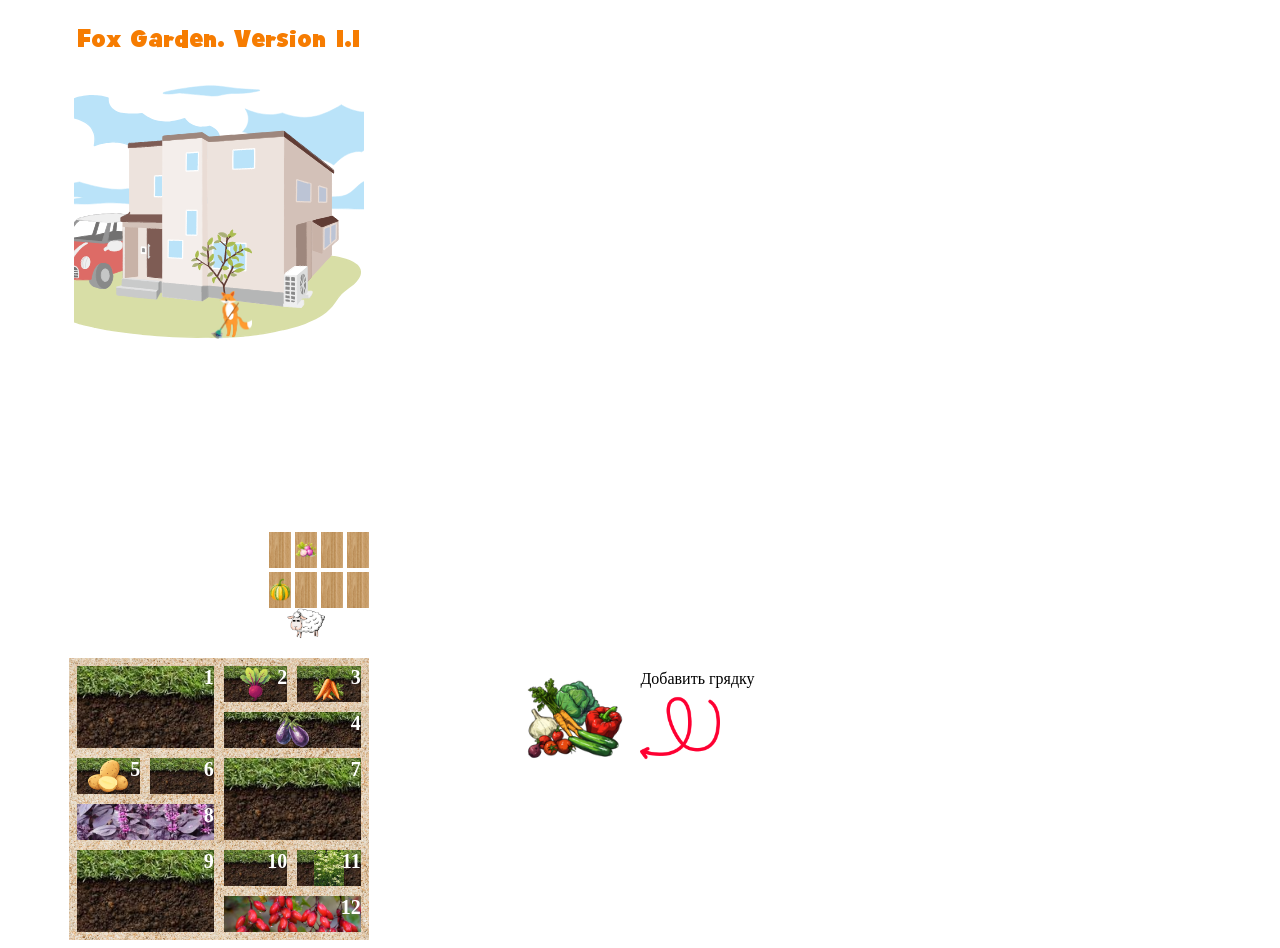
==== index.html @ f246ea8f "Deploying to gh-pages from @ VadimPinyagin/exercises@ccdc97051e8ca9bc8e7343a75fd426beea591e56 🚀" ====
<!DOCTYPE html><html lang="ru"><head><meta charset="UTF-8"><meta name="viewport" content="width=device-width,initial-scale=1"><title>Лисий огород</title><link rel="stylesheet" href="styles/styles.css"></head><body><main class="main"><section class="garden"><h1 class="garden__title">Fox Garden. Version&nbsp;1.1</h1><div class="garden__home garden__home--fox-cleaning"></div><div class="garden__barn fox-barn"><ul class="fox-barn__shelf"><li class="fox-barn__shelf-item"></li><li class="fox-barn__shelf-item fox-barn__shelf--onion"></li><li class="fox-barn__shelf-item"></li><li class="fox-barn__shelf-item"></li><li class="fox-barn__shelf-item fox-barn__shelf--pumpkin"></li><li class="fox-barn__shelf-item"></li><li class="fox-barn__shelf-item"></li><li class="fox-barn__shelf-item"></li></ul><div class="garden__stall stall"></div></div><div class="garden__group"><button class="garden__group-button button" type="button"><span class="visually-hidden">Добавить грядку</span></button><p class="garden__group-illustration">Добавить грядку</p></div><div class="fox-garden"><div class="fox-garden__bed fox-garden__bed--mentor">1</div><div class="fox-garden__bed fox-garden__bed--beet">2</div><div class="fox-garden__bed fox-garden__bed--carrot">3</div><div class="fox-garden__bed fox-garden__bed--eggplant">4</div><div class="fox-garden__bed fox-garden__bed--potato">5</div><div class="fox-garden__bed fox-garden__bed--cauliflower">6</div><div class="fox-garden__bed fox-garden__bed--lamb">7</div><div class="fox-garden__bed fox-garden__bed--basilik">8</div><div class="fox-garden__bed">9</div><div class="fox-garden__bed fox-garden__bed--zucchini">10</div><div class="fox-garden__bed fox-garden__bed--cumin">11</div><div class="fox-garden__bed fox-garden__bed--barberry">12</div></div><!-- <div class="garden__field garden__field--fox-roaming"></div> --></section></main><script type="module" src="scripts/index.js"></script></body></html>
---- styles/styles.css ----
@font-face{font-family:Bounce;src:url(../fonts/Bounce/Bounce.woff)format("woff");font-weight:400;font-style:normal;font-display:swap}@font-face{font-family:Bounce;src:url(../fonts/Bounce/Bounce.woff2)format("woff2");font-weight:400;font-style:normal;font-display:swap}*,:before,:after{box-sizing:border-box}img{max-width:100%;height:auto}button{font-family:inherit}.visually-hidden{position:fixed;transform:scale(0)}.garden{place-items:center;display:grid}@media (width>=768px){.garden{grid-template-rows:repeat(4,auto);grid-template-columns:repeat(3,1fr)}}.garden__title{text-align:center;color:#f67c01;font-family:Bounce,Arial,sans-serif;font-size:24px;font-weight:400;line-height:20px}.garden__home{background:url(../images/home.svg) 50%/cover no-repeat;grid-area:2/1;width:290px;height:290px}.garden__home--fox-cleaning{background:url(../images/fox/fox-cleaning.png) 137px 223px/14% no-repeat,url(../images/home.svg) 50%/cover no-repeat}.garden__group{grid-row:4;gap:15px;margin-top:10px;display:flex}.garden__barn,.garden__stall{grid-row:3}.garden__field--fox-roaming{background:url(../images/fox/fox-roaming.png) 158px 137px/20% no-repeat,url(../images/bg/field.png) 50%/cover no-repeat}.garden__group-illustration{flex-direction:column-reverse;margin:0;display:flex}.garden__group-illustration:before{content:"";aspect-ratio:1;background-color:#fe0032;width:80px;display:block;-webkit-mask:url(../images/arrow.png) 50%/cover no-repeat;mask:url(../images/arrow.png) 50%/cover no-repeat}.fox-garden{background:#5b9de4 url(../images/kostki-brukowe.jpg) 50%/cover;grid-row:5;grid-template-columns:repeat(4,1fr);grid-auto-rows:36px;gap:10px;width:300px;padding:8px;display:grid}@media (width>=768px){.fox-garden{grid-area:4/1/6/2}}.fox-garden__bed{color:#fff;background:#8e9cff url(../images/bg/garden-bed.jpg) 50%/cover no-repeat;justify-content:right;font-size:20px;font-weight:600;display:flex}.fox-garden__bed:nth-child(8n+1),.fox-garden__bed:nth-child(8n+7){grid-area:span 2/span 2}.fox-garden__bed:nth-child(4n){grid-column:span 2}.fox-garden__bed--attacking{background:url(../images/fox/fox-attacking.png) 50%/contain no-repeat,url(../images/bg/garden-bed.jpg) 50%/cover no-repeat,#8e9cff}.fox-garden__bed--beet{background:url(../images/vegetables/beet.png) 50%/contain no-repeat,url(../images/bg/garden-bed.jpg) 50%/cover no-repeat,#8e9cff}.fox-garden__bed--carrot{background:url(../images/vegetables/carrot.png) 50%/contain no-repeat,url(../images/bg/garden-bed.jpg) 50%/cover no-repeat,#8e9cff}.fox-garden__bed--eggplant{background:url(../images/vegetables/eggplant.png) 50%/contain no-repeat,url(../images/bg/garden-bed.jpg) 50%/cover no-repeat,#8e9cff}.fox-garden__bed--potato{background:url(../images/vegetables/potato.png) 50%/contain no-repeat,url(../images/bg/garden-bed.jpg) 50%/cover no-repeat,#8e9cff}.fox-garden__bed--cauliflower{background:url(../images/vegetables/cauliflower.png) 50%/contain no-repeat,url(../images/bg/garden-bed.jpg) 50%/cover no-repeat,#8e9cff}.fox-garden__bed--onion{background:url(../images/vegetables/onion.png) 50%/contain no-repeat,url(../images/bg/garden-bed.jpg) 50%/cover no-repeat,#8e9cff}.fox-garden__bed--radish{background:url(../images/vegetables/radish.png) 50%/contain no-repeat,url(../images/bg/garden-bed.jpg) 50%/cover no-repeat,#8e9cff}.fox-garden__bed--pumpkin{background:url(../images/vegetables/pumpkin.png) 50%/contain no-repeat,url(../images/bg/garden-bed.jpg) 50%/cover no-repeat,#8e9cff}.fox-garden__bed--zucchini{background:url(../images/vegetables/zucchini.png) 50%/contain no-repeat,url(../images/bg/garden-bed.jpg) 50%/cover no-repeat,#8e9cff}.fox-garden__bed--lamb{background:url(../images/bg/garden-bed.jpg) 50%/cover no-repeat,#8e9cff}.fox-garden__bed--cumin{background:url(../images/vegetables/cumin.jpg) 50%/contain no-repeat,url(../images/bg/garden-bed.jpg) 50%/cover no-repeat,#8e9cff}.fox-garden__bed--barberry{background:url(../images/vegetables/barbaris.jpg) 50%/cover no-repeat,url(../images/bg/garden-bed.jpg) 50%/cover no-repeat,#8e9cff}.fox-garden__bed--basilik{background:url(../images/vegetables/basilik.jpg) 50%/cover no-repeat,url(../images/bg/garden-bed.jpg) 50%/cover no-repeat,#8e9cff}.button{aspect-ratio:1;cursor:pointer;background:url(../images/bg/vegetables.png) 50%/contain no-repeat;border:none;flex-direction:column;width:100px;transition:transform .3s;display:flex}.button:hover{transform:scale(1.2)}.button:active{transform:scale(1)}.fox-barn{aspect-ratio:1;background:url(../images/bg/barn.png) bottom/cover no-repeat;flex-direction:column;justify-content:flex-end;align-items:end;width:300px;display:flex}.fox-barn__shelf{grid-column:1/2;grid-template-columns:repeat(4,1fr);grid-auto-rows:36px;gap:4px;width:100px;margin:0;padding:0;list-style:none;display:grid}.fox-barn__shelf-item{background:url(../images/bg/wooden-shelf.png) 50%/cover no-repeat,url(../images/vegetables/onion.png) 50%/contain no-repeat}.fox-barn__shelf--onion{background:url(../images/vegetables/onion.png) 50%/contain no-repeat,url(../images/bg/wooden-shelf.png) 50%/cover no-repeat}.fox-barn__shelf--pumpkin{background:url(../images/vegetables/pumpkin.png) 50%/contain no-repeat,url(../images/bg/wooden-shelf.png) 50%/cover no-repeat}.stall{background:url(../images/bg/stall.png) 0 8px/60% no-repeat,url(../images/lamb.png) 17px -5px/40% no-repeat;width:100px;height:50px}
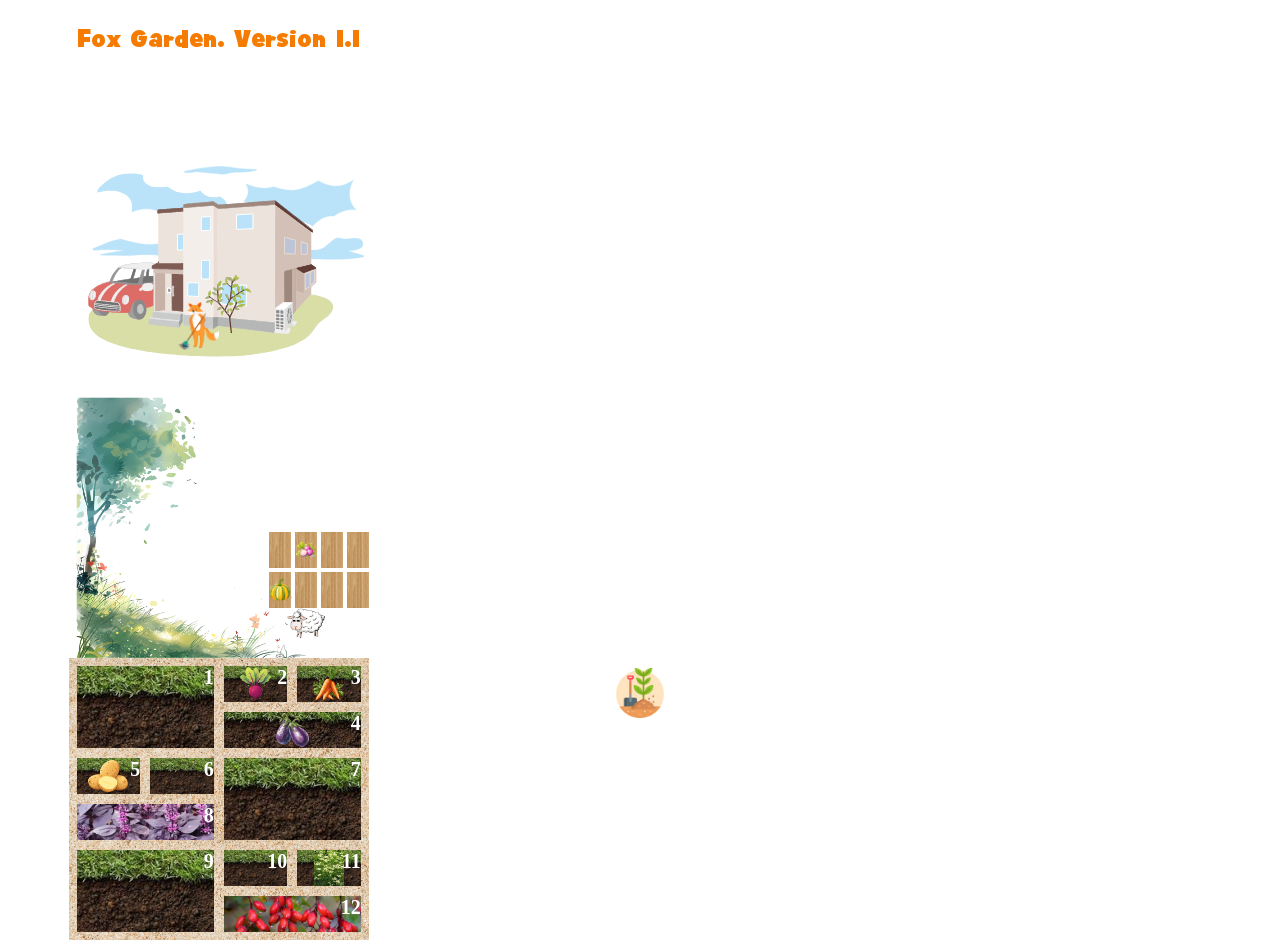
==== commit 1a7da119: "Deploying to gh-pages from @ VadimPinyagin/exercises@88a1f27b4f3730b10c6a1ee1b0ae3a38b2d0adbb 🚀" ====
--- a/index.html
+++ b/index.html
@@ -1 +1 @@
-<!DOCTYPE html><html lang="ru"><head><meta charset="UTF-8"><meta name="viewport" content="width=device-width,initial-scale=1"><title>Лисий огород</title><link rel="stylesheet" href="styles/styles.css"></head><body><main class="main"><section class="garden"><h1 class="garden__title">Fox Garden. Version&nbsp;1.1</h1><div class="garden__home garden__home--fox-cleaning"></div><div class="garden__barn fox-barn"><ul class="fox-barn__shelf"><li class="fox-barn__shelf-item"></li><li class="fox-barn__shelf-item fox-barn__shelf--onion"></li><li class="fox-barn__shelf-item"></li><li class="fox-barn__shelf-item"></li><li class="fox-barn__shelf-item fox-barn__shelf--pumpkin"></li><li class="fox-barn__shelf-item"></li><li class="fox-barn__shelf-item"></li><li class="fox-barn__shelf-item"></li></ul><div class="garden__stall stall"></div></div><div class="garden__group"><button class="garden__group-button button" type="button"><span class="visually-hidden">Добавить грядку</span></button><p class="garden__group-illustration">Добавить грядку</p></div><div class="fox-garden"><div class="fox-garden__bed fox-garden__bed--mentor">1</div><div class="fox-garden__bed fox-garden__bed--beet">2</div><div class="fox-garden__bed fox-garden__bed--carrot">3</div><div class="fox-garden__bed fox-garden__bed--eggplant">4</div><div class="fox-garden__bed fox-garden__bed--potato">5</div><div class="fox-garden__bed fox-garden__bed--cauliflower">6</div><div class="fox-garden__bed fox-garden__bed--lamb">7</div><div class="fox-garden__bed fox-garden__bed--basilik">8</div><div class="fox-garden__bed">9</div><div class="fox-garden__bed fox-garden__bed--zucchini">10</div><div class="fox-garden__bed fox-garden__bed--cumin">11</div><div class="fox-garden__bed fox-garden__bed--barberry">12</div></div><!-- <div class="garden__field garden__field--fox-roaming"></div> --></section></main><script type="module" src="scripts/index.js"></script></body></html>+<!DOCTYPE html><html lang="ru"><head><meta charset="UTF-8"><meta name="viewport" content="width=device-width,initial-scale=1"><title>Лисий огород</title><link rel="stylesheet" href="styles/styles.css"></head><body><main class="main"><section class="garden"><h1 class="garden__title">Fox Garden. Version&nbsp;1.1</h1><div class="garden__home garden__home--fox-cleaning"></div><div class="garden__barn fox-barn"><ul class="fox-barn__shelf"><li class="fox-barn__shelf-item"></li><li class="fox-barn__shelf-item fox-barn__shelf--onion"></li><li class="fox-barn__shelf-item"></li><li class="fox-barn__shelf-item"></li><li class="fox-barn__shelf-item fox-barn__shelf--pumpkin"></li><li class="fox-barn__shelf-item"></li><li class="fox-barn__shelf-item"></li><li class="fox-barn__shelf-item"></li></ul><div class="garden__stall stall"></div></div><div class="garden__group"><button class="garden__group-button button" type="button"><span class="visually-hidden">Добавить грядку</span></button></div><div class="fox-garden"><div class="fox-garden__bed fox-garden__bed--mentor">1</div><div class="fox-garden__bed fox-garden__bed--beet">2</div><div class="fox-garden__bed fox-garden__bed--carrot">3</div><div class="fox-garden__bed fox-garden__bed--eggplant">4</div><div class="fox-garden__bed fox-garden__bed--potato">5</div><div class="fox-garden__bed fox-garden__bed--cauliflower">6</div><div class="fox-garden__bed fox-garden__bed--lamb">7</div><div class="fox-garden__bed fox-garden__bed--basilik">8</div><div class="fox-garden__bed">9</div><div class="fox-garden__bed fox-garden__bed--zucchini">10</div><div class="fox-garden__bed fox-garden__bed--cumin">11</div><div class="fox-garden__bed fox-garden__bed--barberry">12</div></div><!-- <div class="garden__field garden__field--fox-roaming"></div> --></section></main><script type="module" src="scripts/index.js"></script></body></html>
--- a/styles/styles.css
+++ b/styles/styles.css
@@ -1 +1 @@
-@font-face{font-family:Bounce;src:url(../fonts/Bounce/Bounce.woff)format("woff");font-weight:400;font-style:normal;font-display:swap}@font-face{font-family:Bounce;src:url(../fonts/Bounce/Bounce.woff2)format("woff2");font-weight:400;font-style:normal;font-display:swap}*,:before,:after{box-sizing:border-box}img{max-width:100%;height:auto}button{font-family:inherit}.visually-hidden{position:fixed;transform:scale(0)}.garden{place-items:center;display:grid}@media (width>=768px){.garden{grid-template-rows:repeat(4,auto);grid-template-columns:repeat(3,1fr)}}.garden__title{text-align:center;color:#f67c01;font-family:Bounce,Arial,sans-serif;font-size:24px;font-weight:400;line-height:20px}.garden__home{background:url(../images/home.svg) 50%/cover no-repeat;grid-area:2/1;width:290px;height:290px}.garden__home--fox-cleaning{background:url(../images/fox/fox-cleaning.png) 137px 223px/14% no-repeat,url(../images/home.svg) 50%/cover no-repeat}.garden__group{grid-row:4;gap:15px;margin-top:10px;display:flex}.garden__barn,.garden__stall{grid-row:3}.garden__field--fox-roaming{background:url(../images/fox/fox-roaming.png) 158px 137px/20% no-repeat,url(../images/bg/field.png) 50%/cover no-repeat}.garden__group-illustration{flex-direction:column-reverse;margin:0;display:flex}.garden__group-illustration:before{content:"";aspect-ratio:1;background-color:#fe0032;width:80px;display:block;-webkit-mask:url(../images/arrow.png) 50%/cover no-repeat;mask:url(../images/arrow.png) 50%/cover no-repeat}.fox-garden{background:#5b9de4 url(../images/kostki-brukowe.jpg) 50%/cover;grid-row:5;grid-template-columns:repeat(4,1fr);grid-auto-rows:36px;gap:10px;width:300px;padding:8px;display:grid}@media (width>=768px){.fox-garden{grid-area:4/1/6/2}}.fox-garden__bed{color:#fff;background:#8e9cff url(../images/bg/garden-bed.jpg) 50%/cover no-repeat;justify-content:right;font-size:20px;font-weight:600;display:flex}.fox-garden__bed:nth-child(8n+1),.fox-garden__bed:nth-child(8n+7){grid-area:span 2/span 2}.fox-garden__bed:nth-child(4n){grid-column:span 2}.fox-garden__bed--attacking{background:url(../images/fox/fox-attacking.png) 50%/contain no-repeat,url(../images/bg/garden-bed.jpg) 50%/cover no-repeat,#8e9cff}.fox-garden__bed--beet{background:url(../images/vegetables/beet.png) 50%/contain no-repeat,url(../images/bg/garden-bed.jpg) 50%/cover no-repeat,#8e9cff}.fox-garden__bed--carrot{background:url(../images/vegetables/carrot.png) 50%/contain no-repeat,url(../images/bg/garden-bed.jpg) 50%/cover no-repeat,#8e9cff}.fox-garden__bed--eggplant{background:url(../images/vegetables/eggplant.png) 50%/contain no-repeat,url(../images/bg/garden-bed.jpg) 50%/cover no-repeat,#8e9cff}.fox-garden__bed--potato{background:url(../images/vegetables/potato.png) 50%/contain no-repeat,url(../images/bg/garden-bed.jpg) 50%/cover no-repeat,#8e9cff}.fox-garden__bed--cauliflower{background:url(../images/vegetables/cauliflower.png) 50%/contain no-repeat,url(../images/bg/garden-bed.jpg) 50%/cover no-repeat,#8e9cff}.fox-garden__bed--onion{background:url(../images/vegetables/onion.png) 50%/contain no-repeat,url(../images/bg/garden-bed.jpg) 50%/cover no-repeat,#8e9cff}.fox-garden__bed--radish{background:url(../images/vegetables/radish.png) 50%/contain no-repeat,url(../images/bg/garden-bed.jpg) 50%/cover no-repeat,#8e9cff}.fox-garden__bed--pumpkin{background:url(../images/vegetables/pumpkin.png) 50%/contain no-repeat,url(../images/bg/garden-bed.jpg) 50%/cover no-repeat,#8e9cff}.fox-garden__bed--zucchini{background:url(../images/vegetables/zucchini.png) 50%/contain no-repeat,url(../images/bg/garden-bed.jpg) 50%/cover no-repeat,#8e9cff}.fox-garden__bed--lamb{background:url(../images/bg/garden-bed.jpg) 50%/cover no-repeat,#8e9cff}.fox-garden__bed--cumin{background:url(../images/vegetables/cumin.jpg) 50%/contain no-repeat,url(../images/bg/garden-bed.jpg) 50%/cover no-repeat,#8e9cff}.fox-garden__bed--barberry{background:url(../images/vegetables/barbaris.jpg) 50%/cover no-repeat,url(../images/bg/garden-bed.jpg) 50%/cover no-repeat,#8e9cff}.fox-garden__bed--basilik{background:url(../images/vegetables/basilik.jpg) 50%/cover no-repeat,url(../images/bg/garden-bed.jpg) 50%/cover no-repeat,#8e9cff}.button{aspect-ratio:1;cursor:pointer;background:url(../images/bg/vegetables.png) 50%/contain no-repeat;border:none;flex-direction:column;width:100px;transition:transform .3s;display:flex}.button:hover{transform:scale(1.2)}.button:active{transform:scale(1)}.fox-barn{aspect-ratio:1;background:url(../images/bg/barn.png) bottom/cover no-repeat;flex-direction:column;justify-content:flex-end;align-items:end;width:300px;display:flex}.fox-barn__shelf{grid-column:1/2;grid-template-columns:repeat(4,1fr);grid-auto-rows:36px;gap:4px;width:100px;margin:0;padding:0;list-style:none;display:grid}.fox-barn__shelf-item{background:url(../images/bg/wooden-shelf.png) 50%/cover no-repeat,url(../images/vegetables/onion.png) 50%/contain no-repeat}.fox-barn__shelf--onion{background:url(../images/vegetables/onion.png) 50%/contain no-repeat,url(../images/bg/wooden-shelf.png) 50%/cover no-repeat}.fox-barn__shelf--pumpkin{background:url(../images/vegetables/pumpkin.png) 50%/contain no-repeat,url(../images/bg/wooden-shelf.png) 50%/cover no-repeat}.stall{background:url(../images/bg/stall.png) 0 8px/60% no-repeat,url(../images/lamb.png) 17px -5px/40% no-repeat;width:100px;height:50px}+@font-face{font-family:Bounce;src:url(../fonts/Bounce/Bounce.woff)format("woff");font-weight:400;font-style:normal;font-display:swap}@font-face{font-family:Bounce;src:url(../fonts/Bounce/Bounce.woff2)format("woff2");font-weight:400;font-style:normal;font-display:swap}*,:before,:after{box-sizing:border-box}img{max-width:100%;height:auto}button{font-family:inherit}.visually-hidden{position:fixed;transform:scale(0)}.garden{place-items:center;display:grid}@media (width>=768px){.garden{grid-template-rows:repeat(4,auto);grid-template-columns:repeat(3,1fr)}}.garden__title{text-align:center;color:#f67c01;font-family:Bounce,Arial,sans-serif;font-size:24px;font-weight:400;line-height:20px}.garden__home{background:url(../images/home.svg) 10px 85px/98% no-repeat;grid-area:2/1;width:290px;height:290px}.garden__home--fox-cleaning{background:url(../images/fox/fox-cleaning.png) 104px 234px/14% no-repeat,url(../images/home.svg) 10px 85px/98% no-repeat}.garden__group{grid-row:4;gap:15px;margin-top:10px;display:flex}.garden__barn,.garden__stall{grid-row:3}.garden__field--fox-roaming{background:url(../images/fox/fox-roaming.png) 158px 137px/20% no-repeat,url(../images/bg/field.png) 50%/cover no-repeat}.garden__group-illustration{flex-direction:column-reverse;margin:0;display:flex}.garden__group-illustration:before{content:"";aspect-ratio:1;background-color:#fe0032;width:80px;display:block;-webkit-mask:url(../images/arrow.png) 50%/cover no-repeat;mask:url(../images/arrow.png) 50%/cover no-repeat}.fox-garden{background:#5b9de4 url(../images/kostki-brukowe.jpg) 50%/cover;grid-row:5;grid-template-columns:repeat(4,1fr);grid-auto-rows:36px;gap:10px;width:300px;padding:8px;display:grid}@media (width>=768px){.fox-garden{grid-area:4/1/6/2}}.fox-garden__bed{color:#fff;background:#8e9cff url(../images/bg/garden-bed.jpg) 50%/cover no-repeat;justify-content:right;font-size:20px;font-weight:600;display:flex}.fox-garden__bed:nth-child(8n+1),.fox-garden__bed:nth-child(8n+7){grid-area:span 2/span 2}.fox-garden__bed:nth-child(4n){grid-column:span 2}.fox-garden__bed--attacking{background:url(../images/fox/fox-attacking.png) 50%/contain no-repeat,url(../images/bg/garden-bed.jpg) 50%/cover no-repeat,#8e9cff}.fox-garden__bed--beet{background:url(../images/vegetables/beet.png) 50%/contain no-repeat,url(../images/bg/garden-bed.jpg) 50%/cover no-repeat,#8e9cff}.fox-garden__bed--carrot{background:url(../images/vegetables/carrot.png) 50%/contain no-repeat,url(../images/bg/garden-bed.jpg) 50%/cover no-repeat,#8e9cff}.fox-garden__bed--eggplant{background:url(../images/vegetables/eggplant.png) 50%/contain no-repeat,url(../images/bg/garden-bed.jpg) 50%/cover no-repeat,#8e9cff}.fox-garden__bed--potato{background:url(../images/vegetables/potato.png) 50%/contain no-repeat,url(../images/bg/garden-bed.jpg) 50%/cover no-repeat,#8e9cff}.fox-garden__bed--cauliflower{background:url(../images/vegetables/cauliflower.png) 50%/contain no-repeat,url(../images/bg/garden-bed.jpg) 50%/cover no-repeat,#8e9cff}.fox-garden__bed--onion{background:url(../images/vegetables/onion.png) 50%/contain no-repeat,url(../images/bg/garden-bed.jpg) 50%/cover no-repeat,#8e9cff}.fox-garden__bed--radish{background:url(../images/vegetables/radish.png) 50%/contain no-repeat,url(../images/bg/garden-bed.jpg) 50%/cover no-repeat,#8e9cff}.fox-garden__bed--pumpkin{background:url(../images/vegetables/pumpkin.png) 50%/contain no-repeat,url(../images/bg/garden-bed.jpg) 50%/cover no-repeat,#8e9cff}.fox-garden__bed--zucchini{background:url(../images/vegetables/zucchini.png) 50%/contain no-repeat,url(../images/bg/garden-bed.jpg) 50%/cover no-repeat,#8e9cff}.fox-garden__bed--lamb{background:url(../images/bg/garden-bed.jpg) 50%/cover no-repeat,#8e9cff}.fox-garden__bed--cumin{background:url(../images/vegetables/cumin.jpg) 50%/contain no-repeat,url(../images/bg/garden-bed.jpg) 50%/cover no-repeat,#8e9cff}.fox-garden__bed--barberry{background:url(../images/vegetables/barbaris.jpg) 50%/cover no-repeat,url(../images/bg/garden-bed.jpg) 50%/cover no-repeat,#8e9cff}.fox-garden__bed--basilik{background:url(../images/vegetables/basilik.jpg) 50%/cover no-repeat,url(../images/bg/garden-bed.jpg) 50%/cover no-repeat,#8e9cff}.button{aspect-ratio:1;cursor:pointer;background:url(../images/bg/add-garden-bed.png) 50%/contain no-repeat;border:none;flex-direction:column;width:50px;transition:transform .3s;display:flex}.button:hover{transform:scale(1.2)}.button:active{transform:scale(1)}.fox-barn{aspect-ratio:1;background:url(../images/bg/bg-wood.png) 0 32px/82% no-repeat,url(../images/bg/barn.png) bottom/cover no-repeat;flex-direction:column;justify-content:flex-end;align-items:end;width:300px;display:flex}.fox-barn__shelf{grid-column:1/2;grid-template-columns:repeat(4,1fr);grid-auto-rows:36px;gap:4px;width:100px;margin:0;padding:0;list-style:none;display:grid}.fox-barn__shelf-item{background:url(../images/bg/wooden-shelf.png) 50%/cover no-repeat,url(../images/vegetables/onion.png) 50%/contain no-repeat}.fox-barn__shelf--onion{background:url(../images/vegetables/onion.png) 50%/contain no-repeat,url(../images/bg/wooden-shelf.png) 50%/cover no-repeat}.fox-barn__shelf--pumpkin{background:url(../images/vegetables/pumpkin.png) 50%/contain no-repeat,url(../images/bg/wooden-shelf.png) 50%/cover no-repeat}.stall{background:url(../images/bg/stall.png) 0 8px/60% no-repeat,url(../images/lamb.png) 17px -5px/40% no-repeat;width:100px;height:50px}
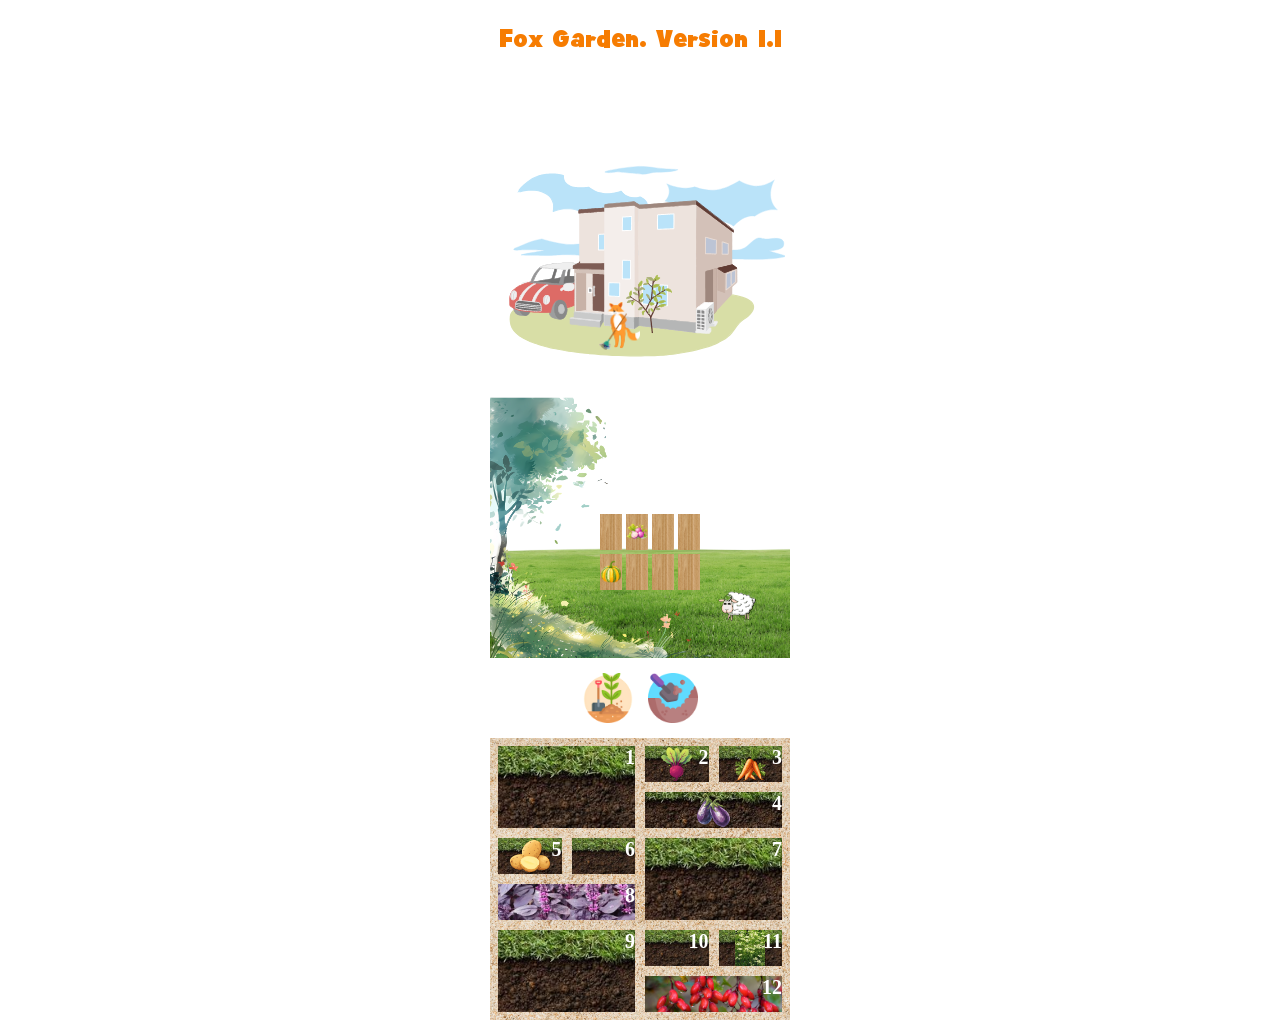
==== commit 5a31eddc: "Deploying to gh-pages from @ VadimPinyagin/exercises@9505e351282a08e606fae6956369c4c0f7238f7f 🚀" ====
--- a/index.html
+++ b/index.html
@@ -1 +1 @@
-<!DOCTYPE html><html lang="ru"><head><meta charset="UTF-8"><meta name="viewport" content="width=device-width,initial-scale=1"><title>Лисий огород</title><link rel="stylesheet" href="styles/styles.css"></head><body><main class="main"><section class="garden"><h1 class="garden__title">Fox Garden. Version&nbsp;1.1</h1><div class="garden__home garden__home--fox-cleaning"></div><div class="garden__barn fox-barn"><ul class="fox-barn__shelf"><li class="fox-barn__shelf-item"></li><li class="fox-barn__shelf-item fox-barn__shelf--onion"></li><li class="fox-barn__shelf-item"></li><li class="fox-barn__shelf-item"></li><li class="fox-barn__shelf-item fox-barn__shelf--pumpkin"></li><li class="fox-barn__shelf-item"></li><li class="fox-barn__shelf-item"></li><li class="fox-barn__shelf-item"></li></ul><div class="garden__stall stall"></div></div><div class="garden__group"><button class="garden__group-button button" type="button"><span class="visually-hidden">Добавить грядку</span></button></div><div class="fox-garden"><div class="fox-garden__bed fox-garden__bed--mentor">1</div><div class="fox-garden__bed fox-garden__bed--beet">2</div><div class="fox-garden__bed fox-garden__bed--carrot">3</div><div class="fox-garden__bed fox-garden__bed--eggplant">4</div><div class="fox-garden__bed fox-garden__bed--potato">5</div><div class="fox-garden__bed fox-garden__bed--cauliflower">6</div><div class="fox-garden__bed fox-garden__bed--lamb">7</div><div class="fox-garden__bed fox-garden__bed--basilik">8</div><div class="fox-garden__bed">9</div><div class="fox-garden__bed fox-garden__bed--zucchini">10</div><div class="fox-garden__bed fox-garden__bed--cumin">11</div><div class="fox-garden__bed fox-garden__bed--barberry">12</div></div><!-- <div class="garden__field garden__field--fox-roaming"></div> --></section></main><script type="module" src="scripts/index.js"></script></body></html>+<!DOCTYPE html><html lang="ru"><head><meta charset="UTF-8"><meta name="viewport" content="width=device-width,initial-scale=1"><title>Лисий огород</title><link rel="stylesheet" href="styles/styles.css"></head><body><main class="main"><section class="garden"><h1 class="garden__title">Fox Garden. Version&nbsp;1.1</h1><div class="garden__home garden__home--fox-cleaning"></div><div class="garden__barn fox-barn"><ul class="fox-barn__shelf"><li class="fox-barn__shelf-item"></li><li class="fox-barn__shelf-item fox-barn__shelf--onion"></li><li class="fox-barn__shelf-item"></li><li class="fox-barn__shelf-item"></li><li class="fox-barn__shelf-item fox-barn__shelf--pumpkin"></li><li class="fox-barn__shelf-item"></li><li class="fox-barn__shelf-item"></li><li class="fox-barn__shelf-item"></li></ul><div class="garden__stall stall"></div></div><div class="garden__button"><button class="garden__button-add button" type="button"><span class="visually-hidden">Добавить грядку</span></button> <button class="garden__button-remove button" type="button"><span class="visually-hidden">Убрать грядку</span></button></div><div class="fox-garden"><div class="fox-garden__bed fox-garden__bed--mentor">1</div><div class="fox-garden__bed fox-garden__bed--beet">2</div><div class="fox-garden__bed fox-garden__bed--carrot">3</div><div class="fox-garden__bed fox-garden__bed--eggplant">4</div><div class="fox-garden__bed fox-garden__bed--potato">5</div><div class="fox-garden__bed fox-garden__bed--cauliflower">6</div><div class="fox-garden__bed fox-garden__bed--lamb">7</div><div class="fox-garden__bed fox-garden__bed--basilik">8</div><div class="fox-garden__bed">9</div><div class="fox-garden__bed fox-garden__bed--zucchini">10</div><div class="fox-garden__bed fox-garden__bed--cumin">11</div><div class="fox-garden__bed fox-garden__bed--barberry">12</div></div></section></main><script type="module" src="scripts/index.js"></script></body></html>
--- a/styles/styles.css
+++ b/styles/styles.css
@@ -1 +1 @@
-@font-face{font-family:Bounce;src:url(../fonts/Bounce/Bounce.woff)format("woff");font-weight:400;font-style:normal;font-display:swap}@font-face{font-family:Bounce;src:url(../fonts/Bounce/Bounce.woff2)format("woff2");font-weight:400;font-style:normal;font-display:swap}*,:before,:after{box-sizing:border-box}img{max-width:100%;height:auto}button{font-family:inherit}.visually-hidden{position:fixed;transform:scale(0)}.garden{place-items:center;display:grid}@media (width>=768px){.garden{grid-template-rows:repeat(4,auto);grid-template-columns:repeat(3,1fr)}}.garden__title{text-align:center;color:#f67c01;font-family:Bounce,Arial,sans-serif;font-size:24px;font-weight:400;line-height:20px}.garden__home{background:url(../images/home.svg) 10px 85px/98% no-repeat;grid-area:2/1;width:290px;height:290px}.garden__home--fox-cleaning{background:url(../images/fox/fox-cleaning.png) 104px 234px/14% no-repeat,url(../images/home.svg) 10px 85px/98% no-repeat}.garden__group{grid-row:4;gap:15px;margin-top:10px;display:flex}.garden__barn,.garden__stall{grid-row:3}.garden__field--fox-roaming{background:url(../images/fox/fox-roaming.png) 158px 137px/20% no-repeat,url(../images/bg/field.png) 50%/cover no-repeat}.garden__group-illustration{flex-direction:column-reverse;margin:0;display:flex}.garden__group-illustration:before{content:"";aspect-ratio:1;background-color:#fe0032;width:80px;display:block;-webkit-mask:url(../images/arrow.png) 50%/cover no-repeat;mask:url(../images/arrow.png) 50%/cover no-repeat}.fox-garden{background:#5b9de4 url(../images/kostki-brukowe.jpg) 50%/cover;grid-row:5;grid-template-columns:repeat(4,1fr);grid-auto-rows:36px;gap:10px;width:300px;padding:8px;display:grid}@media (width>=768px){.fox-garden{grid-area:4/1/6/2}}.fox-garden__bed{color:#fff;background:#8e9cff url(../images/bg/garden-bed.jpg) 50%/cover no-repeat;justify-content:right;font-size:20px;font-weight:600;display:flex}.fox-garden__bed:nth-child(8n+1),.fox-garden__bed:nth-child(8n+7){grid-area:span 2/span 2}.fox-garden__bed:nth-child(4n){grid-column:span 2}.fox-garden__bed--attacking{background:url(../images/fox/fox-attacking.png) 50%/contain no-repeat,url(../images/bg/garden-bed.jpg) 50%/cover no-repeat,#8e9cff}.fox-garden__bed--beet{background:url(../images/vegetables/beet.png) 50%/contain no-repeat,url(../images/bg/garden-bed.jpg) 50%/cover no-repeat,#8e9cff}.fox-garden__bed--carrot{background:url(../images/vegetables/carrot.png) 50%/contain no-repeat,url(../images/bg/garden-bed.jpg) 50%/cover no-repeat,#8e9cff}.fox-garden__bed--eggplant{background:url(../images/vegetables/eggplant.png) 50%/contain no-repeat,url(../images/bg/garden-bed.jpg) 50%/cover no-repeat,#8e9cff}.fox-garden__bed--potato{background:url(../images/vegetables/potato.png) 50%/contain no-repeat,url(../images/bg/garden-bed.jpg) 50%/cover no-repeat,#8e9cff}.fox-garden__bed--cauliflower{background:url(../images/vegetables/cauliflower.png) 50%/contain no-repeat,url(../images/bg/garden-bed.jpg) 50%/cover no-repeat,#8e9cff}.fox-garden__bed--onion{background:url(../images/vegetables/onion.png) 50%/contain no-repeat,url(../images/bg/garden-bed.jpg) 50%/cover no-repeat,#8e9cff}.fox-garden__bed--radish{background:url(../images/vegetables/radish.png) 50%/contain no-repeat,url(../images/bg/garden-bed.jpg) 50%/cover no-repeat,#8e9cff}.fox-garden__bed--pumpkin{background:url(../images/vegetables/pumpkin.png) 50%/contain no-repeat,url(../images/bg/garden-bed.jpg) 50%/cover no-repeat,#8e9cff}.fox-garden__bed--zucchini{background:url(../images/vegetables/zucchini.png) 50%/contain no-repeat,url(../images/bg/garden-bed.jpg) 50%/cover no-repeat,#8e9cff}.fox-garden__bed--lamb{background:url(../images/bg/garden-bed.jpg) 50%/cover no-repeat,#8e9cff}.fox-garden__bed--cumin{background:url(../images/vegetables/cumin.jpg) 50%/contain no-repeat,url(../images/bg/garden-bed.jpg) 50%/cover no-repeat,#8e9cff}.fox-garden__bed--barberry{background:url(../images/vegetables/barbaris.jpg) 50%/cover no-repeat,url(../images/bg/garden-bed.jpg) 50%/cover no-repeat,#8e9cff}.fox-garden__bed--basilik{background:url(../images/vegetables/basilik.jpg) 50%/cover no-repeat,url(../images/bg/garden-bed.jpg) 50%/cover no-repeat,#8e9cff}.button{aspect-ratio:1;cursor:pointer;background:url(../images/bg/add-garden-bed.png) 50%/contain no-repeat;border:none;flex-direction:column;width:50px;transition:transform .3s;display:flex}.button:hover{transform:scale(1.2)}.button:active{transform:scale(1)}.fox-barn{aspect-ratio:1;background:url(../images/bg/bg-wood.png) 0 32px/82% no-repeat,url(../images/bg/barn.png) bottom/cover no-repeat;flex-direction:column;justify-content:flex-end;align-items:end;width:300px;display:flex}.fox-barn__shelf{grid-column:1/2;grid-template-columns:repeat(4,1fr);grid-auto-rows:36px;gap:4px;width:100px;margin:0;padding:0;list-style:none;display:grid}.fox-barn__shelf-item{background:url(../images/bg/wooden-shelf.png) 50%/cover no-repeat,url(../images/vegetables/onion.png) 50%/contain no-repeat}.fox-barn__shelf--onion{background:url(../images/vegetables/onion.png) 50%/contain no-repeat,url(../images/bg/wooden-shelf.png) 50%/cover no-repeat}.fox-barn__shelf--pumpkin{background:url(../images/vegetables/pumpkin.png) 50%/contain no-repeat,url(../images/bg/wooden-shelf.png) 50%/cover no-repeat}.stall{background:url(../images/bg/stall.png) 0 8px/60% no-repeat,url(../images/lamb.png) 17px -5px/40% no-repeat;width:100px;height:50px}+@font-face{font-family:Bounce;src:url(../fonts/Bounce/Bounce.woff)format("woff");font-weight:400;font-style:normal;font-display:swap}@font-face{font-family:Bounce;src:url(../fonts/Bounce/Bounce.woff2)format("woff2");font-weight:400;font-style:normal;font-display:swap}*,:before,:after{box-sizing:border-box}img{max-width:100%;height:auto}button{font-family:inherit}.visually-hidden{position:fixed;transform:scale(0)}.garden{place-items:center;display:grid}.garden__title{text-align:center;color:#f67c01;font-family:Bounce,Arial,sans-serif;font-size:24px;font-weight:400;line-height:20px}.garden__home{background:url(../images/home.svg) 10px 85px/98% no-repeat;grid-area:2/1;width:290px;height:290px}.garden__home--fox-cleaning{background:url(../images/fox/fox-cleaning.png) 104px 234px/14% no-repeat,url(../images/home.svg) 10px 85px/98% no-repeat}.garden__button{grid-row:4;gap:15px;margin-block:15px;display:flex}.garden__button-add{background:url(../images/bg/add-garden-bed.png) 50%/contain no-repeat}.garden__button-remove{background:url(../images/bg/to-dig-up.png) 50%/contain no-repeat}.garden__barn{grid-row:3}.garden__stall{grid-row:3;align-self:end;margin-bottom:18px}.garden__field--fox-roaming{background:url(../images/fox/fox-roaming.png) 158px 137px/20% no-repeat,url(../images/bg/field.png) 50%/cover no-repeat}.fox-garden{background:#5b9de4 url(../images/kostki-brukowe.jpg) 50%/cover;grid-row:5;grid-template-columns:repeat(4,1fr);grid-auto-rows:36px;gap:10px;width:300px;padding:8px;display:grid}.fox-garden__bed{color:#fff;background:#8e9cff url(../images/bg/garden-bed.jpg) 50%/cover no-repeat;justify-content:right;font-size:20px;font-weight:600;display:flex}.fox-garden__bed:nth-child(8n+1),.fox-garden__bed:nth-child(8n+7){grid-area:span 2/span 2}.fox-garden__bed:nth-child(4n){grid-column:span 2}.fox-garden__bed--attacking{background:url(../images/fox/fox-attacking.png) 50%/contain no-repeat,url(../images/bg/garden-bed.jpg) 50%/cover no-repeat,#8e9cff}.fox-garden__bed--beet{background:url(../images/vegetables/beet.png) 50%/contain no-repeat,url(../images/bg/garden-bed.jpg) 50%/cover no-repeat,#8e9cff}.fox-garden__bed--carrot{background:url(../images/vegetables/carrot.png) 50%/contain no-repeat,url(../images/bg/garden-bed.jpg) 50%/cover no-repeat,#8e9cff}.fox-garden__bed--eggplant{background:url(../images/vegetables/eggplant.png) 50%/contain no-repeat,url(../images/bg/garden-bed.jpg) 50%/cover no-repeat,#8e9cff}.fox-garden__bed--potato{background:url(../images/vegetables/potato.png) 50%/contain no-repeat,url(../images/bg/garden-bed.jpg) 50%/cover no-repeat,#8e9cff}.fox-garden__bed--cauliflower{background:url(../images/vegetables/cauliflower.png) 50%/contain no-repeat,url(../images/bg/garden-bed.jpg) 50%/cover no-repeat,#8e9cff}.fox-garden__bed--onion{background:url(../images/vegetables/onion.png) 50%/contain no-repeat,url(../images/bg/garden-bed.jpg) 50%/cover no-repeat,#8e9cff}.fox-garden__bed--radish{background:url(../images/vegetables/radish.png) 50%/contain no-repeat,url(../images/bg/garden-bed.jpg) 50%/cover no-repeat,#8e9cff}.fox-garden__bed--pumpkin{background:url(../images/vegetables/pumpkin.png) 50%/contain no-repeat,url(../images/bg/garden-bed.jpg) 50%/cover no-repeat,#8e9cff}.fox-garden__bed--zucchini{background:url(../images/vegetables/zucchini.png) 50%/contain no-repeat,url(../images/bg/garden-bed.jpg) 50%/cover no-repeat,#8e9cff}.fox-garden__bed--lamb{background:url(../images/bg/garden-bed.jpg) 50%/cover no-repeat,#8e9cff}.fox-garden__bed--cumin{background:url(../images/vegetables/cumin.jpg) 50%/contain no-repeat,url(../images/bg/garden-bed.jpg) 50%/cover no-repeat,#8e9cff}.fox-garden__bed--barberry{background:url(../images/vegetables/barbaris.jpg) 50%/cover no-repeat,url(../images/bg/garden-bed.jpg) 50%/cover no-repeat,#8e9cff}.fox-garden__bed--basilik{background:url(../images/vegetables/basilik.jpg) 50%/cover no-repeat,url(../images/bg/garden-bed.jpg) 50%/cover no-repeat,#8e9cff}.button{aspect-ratio:1;cursor:pointer;border:none;flex-direction:column;width:50px;transition:transform .3s;display:flex}.button:hover{transform:scale(1.2)}.button:active{transform:scale(1)}.fox-barn{aspect-ratio:1;background:url(../images/bg/bg-wood.png) -10px 32px/82% no-repeat,url(../images/bg/barn.png) bottom/cover no-repeat,url(../images/bg/lawn.png) bottom/cover no-repeat;flex-direction:column;justify-content:flex-end;align-items:center;width:300px;display:flex}.fox-barn__shelf{grid-column:1/2;grid-template-columns:repeat(4,1fr);grid-auto-rows:36px;gap:4px;width:100px;margin:0 0 0 20px;padding:0;list-style:none;display:grid}.fox-barn__shelf-item{background:url(../images/bg/wooden-shelf.png) 50%/cover no-repeat,url(../images/vegetables/onion.png) 50%/contain no-repeat}.fox-barn__shelf--onion{background:url(../images/vegetables/onion.png) 50%/contain no-repeat,url(../images/bg/wooden-shelf.png) 50%/cover no-repeat}.fox-barn__shelf--pumpkin{background:url(../images/vegetables/pumpkin.png) 50%/contain no-repeat,url(../images/bg/wooden-shelf.png) 50%/cover no-repeat}.stall{background:url(../images/bg/stall.png) 10px 7px/60% no-repeat,url(../images/lamb.png) 27px -4px/40% no-repeat;width:100px;height:50px}
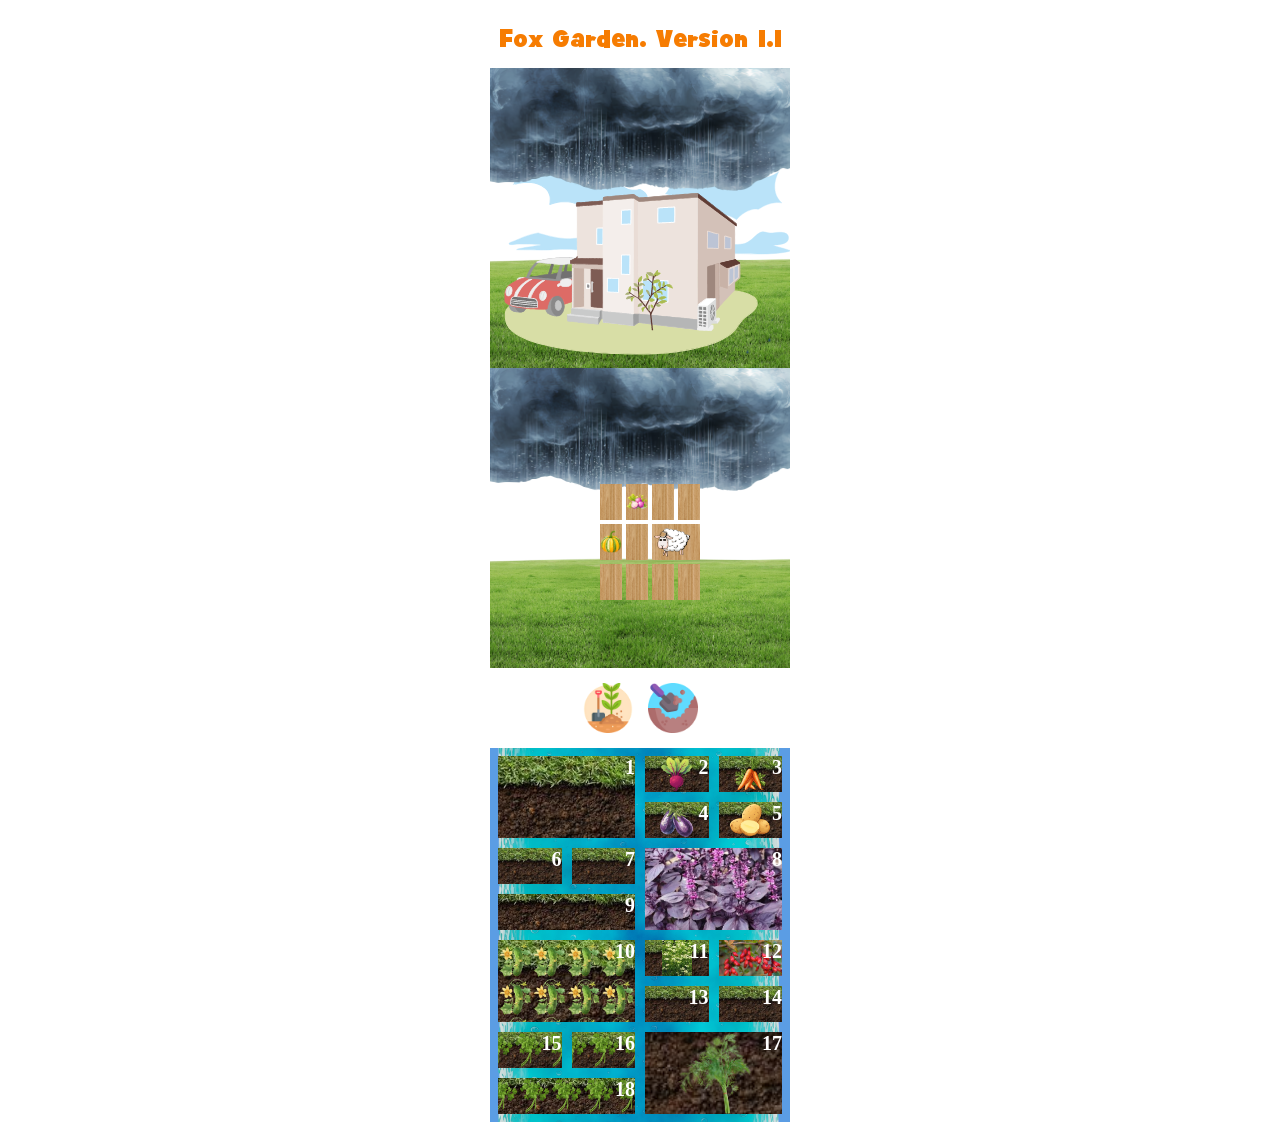
==== commit 1f70f37b: "Deploying to gh-pages from @ VadimPinyagin/exercises@0173d92bfa1a2dd0d3d3e8d0816bbfa9aafcc81c 🚀" ====
--- a/index.html
+++ b/index.html
@@ -1 +1 @@
-<!DOCTYPE html><html lang="ru"><head><meta charset="UTF-8"><meta name="viewport" content="width=device-width,initial-scale=1"><title>Лисий огород</title><link rel="stylesheet" href="styles/styles.css"></head><body><main class="main"><section class="garden"><h1 class="garden__title">Fox Garden. Version&nbsp;1.1</h1><div class="garden__home garden__home--fox-cleaning"></div><div class="garden__barn fox-barn"><ul class="fox-barn__shelf"><li class="fox-barn__shelf-item"></li><li class="fox-barn__shelf-item fox-barn__shelf--onion"></li><li class="fox-barn__shelf-item"></li><li class="fox-barn__shelf-item"></li><li class="fox-barn__shelf-item fox-barn__shelf--pumpkin"></li><li class="fox-barn__shelf-item"></li><li class="fox-barn__shelf-item"></li><li class="fox-barn__shelf-item"></li></ul><div class="garden__stall stall"></div></div><div class="garden__button"><button class="garden__button-add button" type="button"><span class="visually-hidden">Добавить грядку</span></button> <button class="garden__button-remove button" type="button"><span class="visually-hidden">Убрать грядку</span></button></div><div class="fox-garden"><div class="fox-garden__bed fox-garden__bed--mentor">1</div><div class="fox-garden__bed fox-garden__bed--beet">2</div><div class="fox-garden__bed fox-garden__bed--carrot">3</div><div class="fox-garden__bed fox-garden__bed--eggplant">4</div><div class="fox-garden__bed fox-garden__bed--potato">5</div><div class="fox-garden__bed fox-garden__bed--cauliflower">6</div><div class="fox-garden__bed fox-garden__bed--lamb">7</div><div class="fox-garden__bed fox-garden__bed--basilik">8</div><div class="fox-garden__bed">9</div><div class="fox-garden__bed fox-garden__bed--zucchini">10</div><div class="fox-garden__bed fox-garden__bed--cumin">11</div><div class="fox-garden__bed fox-garden__bed--barberry">12</div></div></section></main><script type="module" src="scripts/index.js"></script></body></html>+<!DOCTYPE html><html lang="ru"><head><meta charset="UTF-8"><meta name="viewport" content="width=device-width,initial-scale=1"><title>Лисий огород</title><link rel="stylesheet" href="styles/styles.css"></head><body><main class="main"><section class="garden"><h1 class="garden__title">Fox Garden. Version&nbsp;1.1</h1><div class="garden__home garden__home--rain"></div><div class="garden__barn fox-barn"><ul class="fox-barn__shelf"><li class="fox-barn__shelf-item"></li><li class="fox-barn__shelf-item fox-barn__shelf--onion"></li><li class="fox-barn__shelf-item fox-barn__shelf--zucchini"></li><li class="fox-barn__shelf-item"></li><li class="fox-barn__shelf-item fox-barn__shelf--pumpkin"></li><li class="fox-barn__shelf-item"></li><li class="fox-barn__shelf-item fox-barn__shelf--lamb"></li><li class="fox-barn__shelf-item fox-barn__shelf--cauliflower"></li><li class="fox-barn__shelf-item"></li><li class="fox-barn__shelf-item"></li><li class="fox-barn__shelf-item"></li></ul><div class="garden__stall stall"></div></div><div class="garden__button"><button class="garden__button-add button" type="button"><span class="visually-hidden">Добавить грядку</span></button> <button class="garden__button-remove button" type="button"><span class="visually-hidden">Убрать грядку</span></button></div><div class="fox-garden"><div class="fox-garden__bed fox-garden__bed--tomato">1</div><div class="fox-garden__bed fox-garden__bed--beet">2</div><div class="fox-garden__bed fox-garden__bed--carrot">3</div><div class="fox-garden__bed fox-garden__bed--eggplant">4</div><div class="fox-garden__bed fox-garden__bed--potato">5</div><div class="fox-garden__bed fox-garden__bed--cauliflower">6</div><div class="fox-garden__bed">7</div><div class="fox-garden__bed fox-garden__bed--basilik">8</div><div class="fox-garden__bed">9</div><div class="fox-garden__bed fox-garden__bed--cucumber">10</div><div class="fox-garden__bed fox-garden__bed--cumin">11</div><div class="fox-garden__bed fox-garden__bed--barberry">12</div><div class="fox-garden__bed">13</div><div class="fox-garden__bed">14</div><div class="fox-garden__bed fox-garden__bed--cilantro">15</div><div class="fox-garden__bed fox-garden__bed--cilantro">16</div><div class="fox-garden__bed fox-garden__bed--dill">17</div><div class="fox-garden__bed fox-garden__bed--cilantro">18</div></div></section></main><script type="module" src="scripts/index.js"></script></body></html>
--- a/styles/styles.css
+++ b/styles/styles.css
@@ -1 +1 @@
-@font-face{font-family:Bounce;src:url(../fonts/Bounce/Bounce.woff)format("woff");font-weight:400;font-style:normal;font-display:swap}@font-face{font-family:Bounce;src:url(../fonts/Bounce/Bounce.woff2)format("woff2");font-weight:400;font-style:normal;font-display:swap}*,:before,:after{box-sizing:border-box}img{max-width:100%;height:auto}button{font-family:inherit}.visually-hidden{position:fixed;transform:scale(0)}.garden{place-items:center;display:grid}.garden__title{text-align:center;color:#f67c01;font-family:Bounce,Arial,sans-serif;font-size:24px;font-weight:400;line-height:20px}.garden__home{background:url(../images/home.svg) 10px 85px/98% no-repeat;grid-area:2/1;width:290px;height:290px}.garden__home--fox-cleaning{background:url(../images/fox/fox-cleaning.png) 104px 234px/14% no-repeat,url(../images/home.svg) 10px 85px/98% no-repeat}.garden__button{grid-row:4;gap:15px;margin-block:15px;display:flex}.garden__button-add{background:url(../images/bg/add-garden-bed.png) 50%/contain no-repeat}.garden__button-remove{background:url(../images/bg/to-dig-up.png) 50%/contain no-repeat}.garden__barn{grid-row:3}.garden__stall{grid-row:3;align-self:end;margin-bottom:18px}.garden__field--fox-roaming{background:url(../images/fox/fox-roaming.png) 158px 137px/20% no-repeat,url(../images/bg/field.png) 50%/cover no-repeat}.fox-garden{background:#5b9de4 url(../images/kostki-brukowe.jpg) 50%/cover;grid-row:5;grid-template-columns:repeat(4,1fr);grid-auto-rows:36px;gap:10px;width:300px;padding:8px;display:grid}.fox-garden__bed{color:#fff;background:#8e9cff url(../images/bg/garden-bed.jpg) 50%/cover no-repeat;justify-content:right;font-size:20px;font-weight:600;display:flex}.fox-garden__bed:nth-child(8n+1),.fox-garden__bed:nth-child(8n+7){grid-area:span 2/span 2}.fox-garden__bed:nth-child(4n){grid-column:span 2}.fox-garden__bed--attacking{background:url(../images/fox/fox-attacking.png) 50%/contain no-repeat,url(../images/bg/garden-bed.jpg) 50%/cover no-repeat,#8e9cff}.fox-garden__bed--beet{background:url(../images/vegetables/beet.png) 50%/contain no-repeat,url(../images/bg/garden-bed.jpg) 50%/cover no-repeat,#8e9cff}.fox-garden__bed--carrot{background:url(../images/vegetables/carrot.png) 50%/contain no-repeat,url(../images/bg/garden-bed.jpg) 50%/cover no-repeat,#8e9cff}.fox-garden__bed--eggplant{background:url(../images/vegetables/eggplant.png) 50%/contain no-repeat,url(../images/bg/garden-bed.jpg) 50%/cover no-repeat,#8e9cff}.fox-garden__bed--potato{background:url(../images/vegetables/potato.png) 50%/contain no-repeat,url(../images/bg/garden-bed.jpg) 50%/cover no-repeat,#8e9cff}.fox-garden__bed--cauliflower{background:url(../images/vegetables/cauliflower.png) 50%/contain no-repeat,url(../images/bg/garden-bed.jpg) 50%/cover no-repeat,#8e9cff}.fox-garden__bed--onion{background:url(../images/vegetables/onion.png) 50%/contain no-repeat,url(../images/bg/garden-bed.jpg) 50%/cover no-repeat,#8e9cff}.fox-garden__bed--radish{background:url(../images/vegetables/radish.png) 50%/contain no-repeat,url(../images/bg/garden-bed.jpg) 50%/cover no-repeat,#8e9cff}.fox-garden__bed--pumpkin{background:url(../images/vegetables/pumpkin.png) 50%/contain no-repeat,url(../images/bg/garden-bed.jpg) 50%/cover no-repeat,#8e9cff}.fox-garden__bed--zucchini{background:url(../images/vegetables/zucchini.png) 50%/contain no-repeat,url(../images/bg/garden-bed.jpg) 50%/cover no-repeat,#8e9cff}.fox-garden__bed--lamb{background:url(../images/bg/garden-bed.jpg) 50%/cover no-repeat,#8e9cff}.fox-garden__bed--cumin{background:url(../images/vegetables/cumin.jpg) 50%/contain no-repeat,url(../images/bg/garden-bed.jpg) 50%/cover no-repeat,#8e9cff}.fox-garden__bed--barberry{background:url(../images/vegetables/barbaris.jpg) 50%/cover no-repeat,url(../images/bg/garden-bed.jpg) 50%/cover no-repeat,#8e9cff}.fox-garden__bed--basilik{background:url(../images/vegetables/basilik.jpg) 50%/cover no-repeat,url(../images/bg/garden-bed.jpg) 50%/cover no-repeat,#8e9cff}.button{aspect-ratio:1;cursor:pointer;border:none;flex-direction:column;width:50px;transition:transform .3s;display:flex}.button:hover{transform:scale(1.2)}.button:active{transform:scale(1)}.fox-barn{aspect-ratio:1;background:url(../images/bg/bg-wood.png) -10px 32px/82% no-repeat,url(../images/bg/barn.png) bottom/cover no-repeat,url(../images/bg/lawn.png) bottom/cover no-repeat;flex-direction:column;justify-content:flex-end;align-items:center;width:300px;display:flex}.fox-barn__shelf{grid-column:1/2;grid-template-columns:repeat(4,1fr);grid-auto-rows:36px;gap:4px;width:100px;margin:0 0 0 20px;padding:0;list-style:none;display:grid}.fox-barn__shelf-item{background:url(../images/bg/wooden-shelf.png) 50%/cover no-repeat,url(../images/vegetables/onion.png) 50%/contain no-repeat}.fox-barn__shelf--onion{background:url(../images/vegetables/onion.png) 50%/contain no-repeat,url(../images/bg/wooden-shelf.png) 50%/cover no-repeat}.fox-barn__shelf--pumpkin{background:url(../images/vegetables/pumpkin.png) 50%/contain no-repeat,url(../images/bg/wooden-shelf.png) 50%/cover no-repeat}.stall{background:url(../images/bg/stall.png) 10px 7px/60% no-repeat,url(../images/lamb.png) 27px -4px/40% no-repeat;width:100px;height:50px}+@font-face{font-family:Bounce;src:url(../fonts/Bounce/Bounce.woff)format("woff");font-weight:400;font-style:normal;font-display:swap}@font-face{font-family:Bounce;src:url(../fonts/Bounce/Bounce.woff2)format("woff2");font-weight:400;font-style:normal;font-display:swap}*,:before,:after{box-sizing:border-box}img{max-width:100%;height:auto}button{font-family:inherit}.visually-hidden{position:fixed;transform:scale(0)}.garden{place-items:center;display:grid}.garden__title{text-align:center;color:#f67c01;font-family:Bounce,Arial,sans-serif;font-size:24px;font-weight:400;line-height:20px}.garden__home{aspect-ratio:1;background:url(../images/home.svg) 10px 85px/98% no-repeat;grid-area:2/1;width:300px}.garden__home--rain{background:url(../images/bg/rain.png) -73px -113px/146% no-repeat,url(../images/home.svg) 10px 76px/98% no-repeat,url(../images/bg/lawn.png) bottom/cover no-repeat}.garden__button{grid-row:4;gap:15px;margin-block:15px;display:flex}.garden__button-add{background:url(../images/bg/add-garden-bed.png) 50%/contain no-repeat}.garden__button-remove{background:url(../images/bg/to-dig-up.png) 50%/contain no-repeat}.garden__barn{grid-row:3}.garden__stall{grid-row:3;align-self:end;margin-bottom:18px}.garden__field--fox-roaming{background:url(../images/fox/fox-roaming.png) 158px 137px/20% no-repeat,url(../images/bg/field.png) 50%/cover no-repeat}.fox-garden{background:#5b9de4 url(../images/water.png) 50%/cover;grid-row:5;grid-template-columns:repeat(4,1fr);grid-auto-rows:36px;gap:10px;width:300px;padding:8px;display:grid}.fox-garden__bed{color:#fff;background:#8e9cff url(../images/bg/garden-bed.jpg) 50%/cover no-repeat;justify-content:right;font-size:20px;font-weight:600;display:flex}.fox-garden__bed:nth-child(9n+1),.fox-garden__bed:nth-child(9n+8),.fox-garden__bed:nth-child(9n+10){grid-area:span 2/span 2}.fox-garden__bed:nth-child(9n){grid-column:span 2}.fox-garden__bed--tomato{background:url(../images/vegetables/tomato.png) 50%/contain no-repeat,url(../images/bg/garden-bed.jpg) 50%/cover no-repeat,#8e9cff}.fox-garden__bed--beet{background:url(../images/vegetables/beet.png) 50%/contain no-repeat,url(../images/bg/garden-bed.jpg) 50%/cover no-repeat,#8e9cff}.fox-garden__bed--carrot{background:url(../images/vegetables/carrot.png) 50%/contain no-repeat,url(../images/bg/garden-bed.jpg) 50%/cover no-repeat,#8e9cff}.fox-garden__bed--eggplant{background:url(../images/vegetables/eggplant.png) 50%/contain no-repeat,url(../images/bg/garden-bed.jpg) 50%/cover no-repeat,#8e9cff}.fox-garden__bed--potato{background:url(../images/vegetables/potato.png) 50%/contain no-repeat,url(../images/bg/garden-bed.jpg) 50%/cover no-repeat,#8e9cff}.fox-garden__bed--cilantro{background:url(../images/vegetables/cilantro.png) 50%/contain,url(../images/bg/garden-bed.jpg) 50%/cover no-repeat,#8e9cff}.fox-garden__bed--dill{background:url(../images/vegetables/dill.png) 50%/contain no-repeat,url(../images/bg/garden-bed.jpg) 0 -60px/216% no-repeat,#8e9cff}.fox-garden__bed--onion{background:url(../images/vegetables/onion.png) 50%/contain no-repeat,url(../images/bg/garden-bed.jpg) 50%/cover no-repeat,#8e9cff}.fox-garden__bed--radish{background:url(../images/vegetables/radish.png) 50%/contain no-repeat,url(../images/bg/garden-bed.jpg) 50%/cover no-repeat,#8e9cff}.fox-garden__bed--pumpkin{background:url(../images/vegetables/pumpkin.png) 50%/contain no-repeat,url(../images/bg/garden-bed.jpg) 50%/cover no-repeat,#8e9cff}.fox-garden__bed--lamb{background:url(../images/bg/garden-bed.jpg) 50%/cover no-repeat,#8e9cff}.fox-garden__bed--cumin{background:url(../images/vegetables/cumin.jpg) 50%/contain no-repeat,url(../images/bg/garden-bed.jpg) 50%/cover no-repeat,#8e9cff}.fox-garden__bed--barberry{background:url(../images/vegetables/barbaris.jpg) 50%/cover no-repeat,url(../images/bg/garden-bed.jpg) 50%/cover no-repeat,#8e9cff}.fox-garden__bed--basilik{background:url(../images/vegetables/basilik.jpg) 50%/cover no-repeat,url(../images/bg/garden-bed.jpg) 50%/cover no-repeat,#8e9cff}.fox-garden__bed--cucumber{background:url(../images/vegetables/cucumber.png) 0 0/25%,url(../images/bg/garden-bed.jpg) 50%/cover no-repeat,#8e9cff}.button{aspect-ratio:1;cursor:pointer;border:none;flex-direction:column;width:50px;transition:transform .3s;display:flex}.button:hover{transform:scale(1.2)}.button:active{transform:scale(1)}.fox-barn{aspect-ratio:1;background:url(../images/bg/barn.png) bottom/cover no-repeat,url(../images/bg/lawn.png) bottom/cover no-repeat,url(../images/bg/rain.png) -73px -113px/146% no-repeat;flex-direction:column;justify-content:flex-end;align-items:center;width:300px;display:flex}.fox-barn__shelf{grid-column:1/2;grid-template-columns:repeat(4,1fr);grid-auto-rows:36px;gap:4px;width:100px;margin:0 0 0 20px;padding:0;list-style:none;display:grid}.fox-barn__shelf-item{background:url(../images/bg/wooden-shelf.png) 50%/cover no-repeat,url(../images/vegetables/onion.png) 50%/contain no-repeat}.fox-barn__shelf--onion{background:url(../images/vegetables/onion.png) 50%/contain no-repeat,url(../images/bg/wooden-shelf.png) 50%/cover no-repeat}.fox-barn__shelf--pumpkin{background:url(../images/vegetables/pumpkin.png) 50%/contain no-repeat,url(../images/bg/wooden-shelf.png) 50%/cover no-repeat}.fox-barn__shelf--zucchini{background:url(../images/vegetables/zucchini.png) 50%/contain no-repeat,url(../images/bg/wooden-shelf.png) 50%/cover no-repeat,#8e9cff}.fox-barn__shelf--lamb{background:url(../images/lamb.png) 1px -1px/80% no-repeat,url(../images/bg/wooden-shelf.png) 50%/cover no-repeat;grid-column:3/5}.fox-barn__shelf--cauliflower{background:url(../images/vegetables/cauliflower.png) 50%/contain no-repeat,url(../images/bg/wooden-shelf.png) 50%/cover no-repeat,#8e9cff}.stall{background:url(../images/bg/stall.png) 10px 7px/60% no-repeat;width:100px;height:50px}
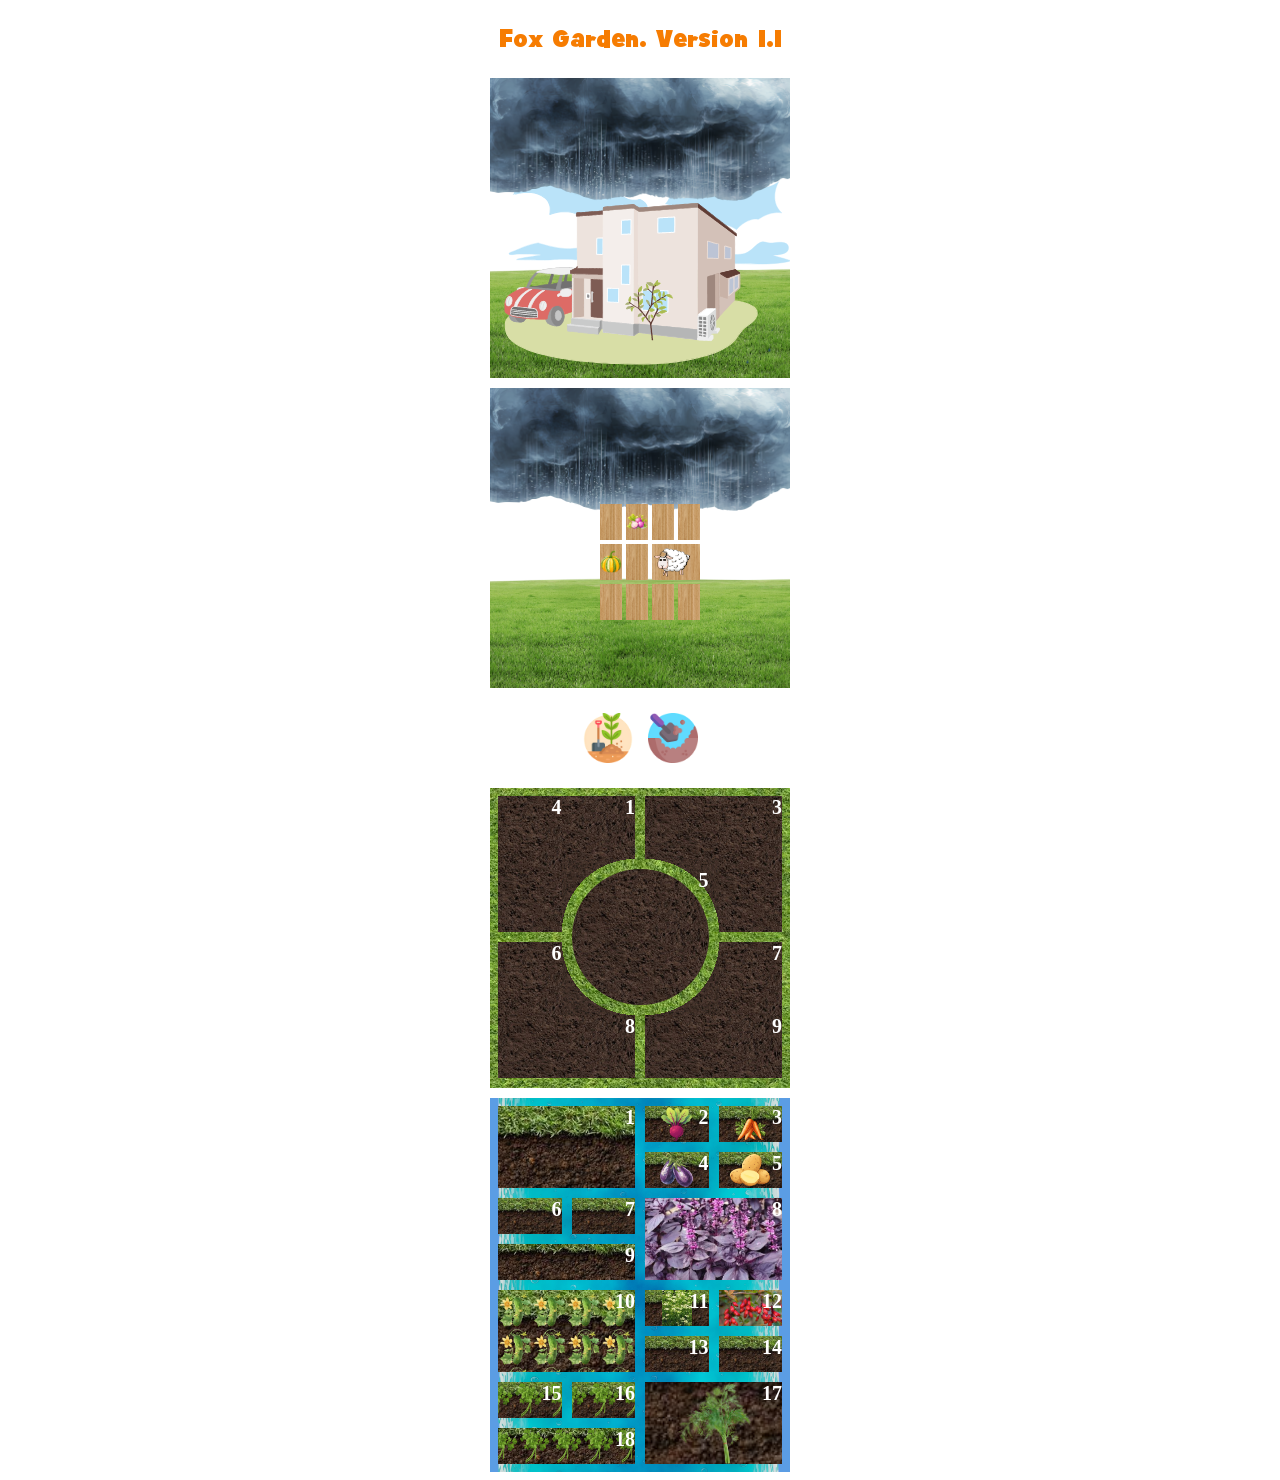
==== commit 85979a5d: "Deploying to gh-pages from @ VadimPinyagin/exercises@2c73eaf551a42f98522b488126e0f4e0a3d42e62 🚀" ====
--- a/index.html
+++ b/index.html
@@ -1 +1,4 @@
-<!DOCTYPE html><html lang="ru"><head><meta charset="UTF-8"><meta name="viewport" content="width=device-width,initial-scale=1"><title>Лисий огород</title><link rel="stylesheet" href="styles/styles.css"></head><body><main class="main"><section class="garden"><h1 class="garden__title">Fox Garden. Version&nbsp;1.1</h1><div class="garden__home garden__home--rain"></div><div class="garden__barn fox-barn"><ul class="fox-barn__shelf"><li class="fox-barn__shelf-item"></li><li class="fox-barn__shelf-item fox-barn__shelf--onion"></li><li class="fox-barn__shelf-item fox-barn__shelf--zucchini"></li><li class="fox-barn__shelf-item"></li><li class="fox-barn__shelf-item fox-barn__shelf--pumpkin"></li><li class="fox-barn__shelf-item"></li><li class="fox-barn__shelf-item fox-barn__shelf--lamb"></li><li class="fox-barn__shelf-item fox-barn__shelf--cauliflower"></li><li class="fox-barn__shelf-item"></li><li class="fox-barn__shelf-item"></li><li class="fox-barn__shelf-item"></li></ul><div class="garden__stall stall"></div></div><div class="garden__button"><button class="garden__button-add button" type="button"><span class="visually-hidden">Добавить грядку</span></button> <button class="garden__button-remove button" type="button"><span class="visually-hidden">Убрать грядку</span></button></div><div class="fox-garden"><div class="fox-garden__bed fox-garden__bed--tomato">1</div><div class="fox-garden__bed fox-garden__bed--beet">2</div><div class="fox-garden__bed fox-garden__bed--carrot">3</div><div class="fox-garden__bed fox-garden__bed--eggplant">4</div><div class="fox-garden__bed fox-garden__bed--potato">5</div><div class="fox-garden__bed fox-garden__bed--cauliflower">6</div><div class="fox-garden__bed">7</div><div class="fox-garden__bed fox-garden__bed--basilik">8</div><div class="fox-garden__bed">9</div><div class="fox-garden__bed fox-garden__bed--cucumber">10</div><div class="fox-garden__bed fox-garden__bed--cumin">11</div><div class="fox-garden__bed fox-garden__bed--barberry">12</div><div class="fox-garden__bed">13</div><div class="fox-garden__bed">14</div><div class="fox-garden__bed fox-garden__bed--cilantro">15</div><div class="fox-garden__bed fox-garden__bed--cilantro">16</div><div class="fox-garden__bed fox-garden__bed--dill">17</div><div class="fox-garden__bed fox-garden__bed--cilantro">18</div></div></section></main><script type="module" src="scripts/index.js"></script></body></html>+<!DOCTYPE html><html lang="ru"><head><meta charset="UTF-8"><meta name="viewport" content="width=device-width,initial-scale=1"><title>Лисий огород</title><link rel="stylesheet" href="styles/styles.css"></head><body><main class="main"><section class="garden"><h1 class="garden__title">Fox Garden. Version&nbsp;1.1</h1><div class="garden__home garden__home--rain"></div><div class="garden__barn fox-barn"><ul class="fox-barn__shelf"><li class="fox-barn__shelf-item"></li><li class="fox-barn__shelf-item fox-barn__shelf--onion"></li><li class="fox-barn__shelf-item fox-barn__shelf--zucchini"></li><li class="fox-barn__shelf-item"></li><li class="fox-barn__shelf-item fox-barn__shelf--pumpkin"></li><li class="fox-barn__shelf-item"></li><li class="fox-barn__shelf-item fox-barn__shelf--lamb"></li><li class="fox-barn__shelf-item fox-barn__shelf--cauliflower"></li><li class="fox-barn__shelf-item"></li><li class="fox-barn__shelf-item"></li><li class="fox-barn__shelf-item"></li></ul><div class="garden__stall stall"></div></div><div class="garden__button"><button class="garden__button-add button" type="button"><span class="visually-hidden">Добавить грядку</span></button> <button class="garden__button-remove button" type="button"><span class="visually-hidden">Убрать грядку</span></button></div><div class="flower-garden"><div class="flower-garden__flowerbed">1</div><div class="flower-garden__flowerbed">2</div><div class="flower-garden__flowerbed">3</div><div class="flower-garden__flowerbed">4</div><div class="flower-garden__flowerbed">5</div><div class="flower-garden__flowerbed">6</div><div class="flower-garden__flowerbed">7</div><div class="flower-garden__flowerbed">8</div><div class="flower-garden__flowerbed">9</div><!-- <div class="flower-garden__flowerbed">10</div>
+          <div class="flower-garden__flowerbed">11</div> --><!-- <div class="flower-garden__flowerbed">12</div>
+          <div class="flower-garden__flowerbed">13</div>
+          <div class="flower-garden__flowerbed">14</div> --><!-- <div class="flower-garden__flowerbed">15</div> --><!-- <div class="flower-garden__flowerbed">16</div> --></div><div class="fox-garden"><div class="fox-garden__bed fox-garden__bed--tomato">1</div><div class="fox-garden__bed fox-garden__bed--beet">2</div><div class="fox-garden__bed fox-garden__bed--carrot">3</div><div class="fox-garden__bed fox-garden__bed--eggplant">4</div><div class="fox-garden__bed fox-garden__bed--potato">5</div><div class="fox-garden__bed fox-garden__bed--cauliflower">6</div><div class="fox-garden__bed">7</div><div class="fox-garden__bed fox-garden__bed--basilik">8</div><div class="fox-garden__bed">9</div><div class="fox-garden__bed fox-garden__bed--cucumber">10</div><div class="fox-garden__bed fox-garden__bed--cumin">11</div><div class="fox-garden__bed fox-garden__bed--barberry">12</div><div class="fox-garden__bed">13</div><div class="fox-garden__bed">14</div><div class="fox-garden__bed fox-garden__bed--cilantro">15</div><div class="fox-garden__bed fox-garden__bed--cilantro">16</div><div class="fox-garden__bed fox-garden__bed--dill">17</div><div class="fox-garden__bed fox-garden__bed--cilantro">18</div></div></section></main><script type="module" src="scripts/index.js"></script></body></html>
--- a/styles/styles.css
+++ b/styles/styles.css
@@ -1 +1 @@
-@font-face{font-family:Bounce;src:url(../fonts/Bounce/Bounce.woff)format("woff");font-weight:400;font-style:normal;font-display:swap}@font-face{font-family:Bounce;src:url(../fonts/Bounce/Bounce.woff2)format("woff2");font-weight:400;font-style:normal;font-display:swap}*,:before,:after{box-sizing:border-box}img{max-width:100%;height:auto}button{font-family:inherit}.visually-hidden{position:fixed;transform:scale(0)}.garden{place-items:center;display:grid}.garden__title{text-align:center;color:#f67c01;font-family:Bounce,Arial,sans-serif;font-size:24px;font-weight:400;line-height:20px}.garden__home{aspect-ratio:1;background:url(../images/home.svg) 10px 85px/98% no-repeat;grid-area:2/1;width:300px}.garden__home--rain{background:url(../images/bg/rain.png) -73px -113px/146% no-repeat,url(../images/home.svg) 10px 76px/98% no-repeat,url(../images/bg/lawn.png) bottom/cover no-repeat}.garden__button{grid-row:4;gap:15px;margin-block:15px;display:flex}.garden__button-add{background:url(../images/bg/add-garden-bed.png) 50%/contain no-repeat}.garden__button-remove{background:url(../images/bg/to-dig-up.png) 50%/contain no-repeat}.garden__barn{grid-row:3}.garden__stall{grid-row:3;align-self:end;margin-bottom:18px}.garden__field--fox-roaming{background:url(../images/fox/fox-roaming.png) 158px 137px/20% no-repeat,url(../images/bg/field.png) 50%/cover no-repeat}.fox-garden{background:#5b9de4 url(../images/water.png) 50%/cover;grid-row:5;grid-template-columns:repeat(4,1fr);grid-auto-rows:36px;gap:10px;width:300px;padding:8px;display:grid}.fox-garden__bed{color:#fff;background:#8e9cff url(../images/bg/garden-bed.jpg) 50%/cover no-repeat;justify-content:right;font-size:20px;font-weight:600;display:flex}.fox-garden__bed:nth-child(9n+1),.fox-garden__bed:nth-child(9n+8),.fox-garden__bed:nth-child(9n+10){grid-area:span 2/span 2}.fox-garden__bed:nth-child(9n){grid-column:span 2}.fox-garden__bed--tomato{background:url(../images/vegetables/tomato.png) 50%/contain no-repeat,url(../images/bg/garden-bed.jpg) 50%/cover no-repeat,#8e9cff}.fox-garden__bed--beet{background:url(../images/vegetables/beet.png) 50%/contain no-repeat,url(../images/bg/garden-bed.jpg) 50%/cover no-repeat,#8e9cff}.fox-garden__bed--carrot{background:url(../images/vegetables/carrot.png) 50%/contain no-repeat,url(../images/bg/garden-bed.jpg) 50%/cover no-repeat,#8e9cff}.fox-garden__bed--eggplant{background:url(../images/vegetables/eggplant.png) 50%/contain no-repeat,url(../images/bg/garden-bed.jpg) 50%/cover no-repeat,#8e9cff}.fox-garden__bed--potato{background:url(../images/vegetables/potato.png) 50%/contain no-repeat,url(../images/bg/garden-bed.jpg) 50%/cover no-repeat,#8e9cff}.fox-garden__bed--cilantro{background:url(../images/vegetables/cilantro.png) 50%/contain,url(../images/bg/garden-bed.jpg) 50%/cover no-repeat,#8e9cff}.fox-garden__bed--dill{background:url(../images/vegetables/dill.png) 50%/contain no-repeat,url(../images/bg/garden-bed.jpg) 0 -60px/216% no-repeat,#8e9cff}.fox-garden__bed--onion{background:url(../images/vegetables/onion.png) 50%/contain no-repeat,url(../images/bg/garden-bed.jpg) 50%/cover no-repeat,#8e9cff}.fox-garden__bed--radish{background:url(../images/vegetables/radish.png) 50%/contain no-repeat,url(../images/bg/garden-bed.jpg) 50%/cover no-repeat,#8e9cff}.fox-garden__bed--pumpkin{background:url(../images/vegetables/pumpkin.png) 50%/contain no-repeat,url(../images/bg/garden-bed.jpg) 50%/cover no-repeat,#8e9cff}.fox-garden__bed--lamb{background:url(../images/bg/garden-bed.jpg) 50%/cover no-repeat,#8e9cff}.fox-garden__bed--cumin{background:url(../images/vegetables/cumin.jpg) 50%/contain no-repeat,url(../images/bg/garden-bed.jpg) 50%/cover no-repeat,#8e9cff}.fox-garden__bed--barberry{background:url(../images/vegetables/barbaris.jpg) 50%/cover no-repeat,url(../images/bg/garden-bed.jpg) 50%/cover no-repeat,#8e9cff}.fox-garden__bed--basilik{background:url(../images/vegetables/basilik.jpg) 50%/cover no-repeat,url(../images/bg/garden-bed.jpg) 50%/cover no-repeat,#8e9cff}.fox-garden__bed--cucumber{background:url(../images/vegetables/cucumber.png) 0 0/25%,url(../images/bg/garden-bed.jpg) 50%/cover no-repeat,#8e9cff}.button{aspect-ratio:1;cursor:pointer;border:none;flex-direction:column;width:50px;transition:transform .3s;display:flex}.button:hover{transform:scale(1.2)}.button:active{transform:scale(1)}.fox-barn{aspect-ratio:1;background:url(../images/bg/barn.png) bottom/cover no-repeat,url(../images/bg/lawn.png) bottom/cover no-repeat,url(../images/bg/rain.png) -73px -113px/146% no-repeat;flex-direction:column;justify-content:flex-end;align-items:center;width:300px;display:flex}.fox-barn__shelf{grid-column:1/2;grid-template-columns:repeat(4,1fr);grid-auto-rows:36px;gap:4px;width:100px;margin:0 0 0 20px;padding:0;list-style:none;display:grid}.fox-barn__shelf-item{background:url(../images/bg/wooden-shelf.png) 50%/cover no-repeat,url(../images/vegetables/onion.png) 50%/contain no-repeat}.fox-barn__shelf--onion{background:url(../images/vegetables/onion.png) 50%/contain no-repeat,url(../images/bg/wooden-shelf.png) 50%/cover no-repeat}.fox-barn__shelf--pumpkin{background:url(../images/vegetables/pumpkin.png) 50%/contain no-repeat,url(../images/bg/wooden-shelf.png) 50%/cover no-repeat}.fox-barn__shelf--zucchini{background:url(../images/vegetables/zucchini.png) 50%/contain no-repeat,url(../images/bg/wooden-shelf.png) 50%/cover no-repeat,#8e9cff}.fox-barn__shelf--lamb{background:url(../images/lamb.png) 1px -1px/80% no-repeat,url(../images/bg/wooden-shelf.png) 50%/cover no-repeat;grid-column:3/5}.fox-barn__shelf--cauliflower{background:url(../images/vegetables/cauliflower.png) 50%/contain no-repeat,url(../images/bg/wooden-shelf.png) 50%/cover no-repeat,#8e9cff}.stall{background:url(../images/bg/stall.png) 10px 7px/60% no-repeat;width:100px;height:50px}+@font-face{font-family:Bounce;src:url(../fonts/Bounce/Bounce.woff)format("woff");font-weight:400;font-style:normal;font-display:swap}@font-face{font-family:Bounce;src:url(../fonts/Bounce/Bounce.woff2)format("woff2");font-weight:400;font-style:normal;font-display:swap}*,:before,:after{box-sizing:border-box}img{max-width:100%;height:auto}button{font-family:inherit}.visually-hidden{position:fixed;transform:scale(0)}.garden{place-items:center;gap:10px;display:grid}.garden__title{text-align:center;color:#f67c01;font-family:Bounce,Arial,sans-serif;font-size:24px;font-weight:400;line-height:20px}.garden__home{aspect-ratio:1;background:url(../images/home.svg) 10px 85px/98% no-repeat;grid-area:2/1;width:300px}.garden__home--rain{background:url(../images/bg/rain.png) -73px -113px/146% no-repeat,url(../images/home.svg) 10px 76px/98% no-repeat,url(../images/bg/lawn.png) bottom/cover no-repeat}.garden__button{grid-row:4;gap:15px;margin-block:15px;display:flex}.garden__button-add{background:url(../images/bg/add-garden-bed.png) 50%/contain no-repeat}.garden__button-remove{background:url(../images/bg/to-dig-up.png) 50%/contain no-repeat}.garden__barn{grid-row:3}.garden__stall{grid-row:3;align-self:end;margin-bottom:18px}.garden__field--fox-roaming{background:url(../images/fox/fox-roaming.png) 158px 137px/20% no-repeat,url(../images/bg/field.png) 50%/cover no-repeat}.fox-garden{background:#5b9de4 url(../images/water.png) 50%/cover;grid-template-columns:repeat(4,1fr);grid-auto-rows:36px;gap:10px;width:300px;padding:8px;display:grid}.fox-garden__bed{color:#fff;background:#8e9cff url(../images/bg/garden-bed.jpg) 50%/cover no-repeat;justify-content:right;font-size:20px;font-weight:600;display:flex}.fox-garden__bed:nth-child(9n){grid-column:span 2}.fox-garden__bed:nth-child(9n+1),.fox-garden__bed:nth-child(9n+8){grid-area:span 2/span 2}.fox-garden__bed--tomato{background:url(../images/vegetables/tomato.png) 50%/contain no-repeat,url(../images/bg/garden-bed.jpg) 50%/cover no-repeat,#8e9cff}.fox-garden__bed--beet{background:url(../images/vegetables/beet.png) 50%/contain no-repeat,url(../images/bg/garden-bed.jpg) 50%/cover no-repeat,#8e9cff}.fox-garden__bed--carrot{background:url(../images/vegetables/carrot.png) 50%/contain no-repeat,url(../images/bg/garden-bed.jpg) 50%/cover no-repeat,#8e9cff}.fox-garden__bed--eggplant{background:url(../images/vegetables/eggplant.png) 50%/contain no-repeat,url(../images/bg/garden-bed.jpg) 50%/cover no-repeat,#8e9cff}.fox-garden__bed--potato{background:url(../images/vegetables/potato.png) 50%/contain no-repeat,url(../images/bg/garden-bed.jpg) 50%/cover no-repeat,#8e9cff}.fox-garden__bed--cilantro{background:url(../images/vegetables/cilantro.png) 50%/contain,url(../images/bg/garden-bed.jpg) 50%/cover no-repeat,#8e9cff}.fox-garden__bed--dill{background:url(../images/vegetables/dill.png) 50%/contain no-repeat,url(../images/bg/garden-bed.jpg) 0 -60px/216% no-repeat,#8e9cff}.fox-garden__bed--onion{background:url(../images/vegetables/onion.png) 50%/contain no-repeat,url(../images/bg/garden-bed.jpg) 50%/cover no-repeat,#8e9cff}.fox-garden__bed--radish{background:url(../images/vegetables/radish.png) 50%/contain no-repeat,url(../images/bg/garden-bed.jpg) 50%/cover no-repeat,#8e9cff}.fox-garden__bed--pumpkin{background:url(../images/vegetables/pumpkin.png) 50%/contain no-repeat,url(../images/bg/garden-bed.jpg) 50%/cover no-repeat,#8e9cff}.fox-garden__bed--lamb{background:url(../images/bg/garden-bed.jpg) 50%/cover no-repeat,#8e9cff}.fox-garden__bed--cumin{background:url(../images/vegetables/cumin.jpg) 50%/contain no-repeat,url(../images/bg/garden-bed.jpg) 50%/cover no-repeat,#8e9cff}.fox-garden__bed--barberry{background:url(../images/vegetables/barbaris.jpg) 50%/cover no-repeat,url(../images/bg/garden-bed.jpg) 50%/cover no-repeat,#8e9cff}.fox-garden__bed--basilik{background:url(../images/vegetables/basilik.jpg) 50%/cover no-repeat,url(../images/bg/garden-bed.jpg) 50%/cover no-repeat,#8e9cff}.fox-garden__bed--cucumber{background:url(../images/vegetables/cucumber.png) 0 0/25%,url(../images/bg/garden-bed.jpg) 50%/cover no-repeat,#8e9cff}.button{aspect-ratio:1;cursor:pointer;border:none;flex-direction:column;width:50px;transition:transform .3s;display:flex}.button:hover{transform:scale(1.2)}.button:active{transform:scale(1)}.fox-barn{aspect-ratio:1;background:url(../images/bg/barn.png) bottom/cover no-repeat,url(../images/bg/lawn.png) bottom/cover no-repeat,url(../images/bg/rain.png) -73px -113px/146% no-repeat;flex-direction:column;justify-content:flex-end;align-items:center;width:300px;display:flex}.fox-barn__shelf{grid-column:1/2;grid-template-columns:repeat(4,1fr);grid-auto-rows:36px;gap:4px;width:100px;margin:0 0 0 20px;padding:0;list-style:none;display:grid}.fox-barn__shelf-item{background:url(../images/bg/wooden-shelf.png) 50%/cover no-repeat,url(../images/vegetables/onion.png) 50%/contain no-repeat}.fox-barn__shelf--onion{background:url(../images/vegetables/onion.png) 50%/contain no-repeat,url(../images/bg/wooden-shelf.png) 50%/cover no-repeat}.fox-barn__shelf--pumpkin{background:url(../images/vegetables/pumpkin.png) 50%/contain no-repeat,url(../images/bg/wooden-shelf.png) 50%/cover no-repeat}.fox-barn__shelf--zucchini{background:url(../images/vegetables/zucchini.png) 50%/contain no-repeat,url(../images/bg/wooden-shelf.png) 50%/cover no-repeat,#8e9cff}.fox-barn__shelf--lamb{background:url(../images/lamb.png) 1px -1px/80% no-repeat,url(../images/bg/wooden-shelf.png) 50%/cover no-repeat;grid-column:3/5}.fox-barn__shelf--cauliflower{background:url(../images/vegetables/cauliflower.png) 50%/contain no-repeat,url(../images/bg/wooden-shelf.png) 50%/cover no-repeat,#8e9cff}.stall{background:url(../images/bg/stall.png) 10px 7px/60% no-repeat;width:100px;height:50px}.flower-garden{aspect-ratio:1;background:#42ba0e url(../images/bg/grass.jpg) 50%/cover;grid-template-columns:repeat(4,1fr);grid-auto-rows:63px;gap:10px;width:300px;padding:8px;display:grid}.flower-garden__flowerbed{color:#fff;background:#8e9cff url(../images/bg/ground.jpg) 50%/cover no-repeat;justify-content:right;font-size:20px;font-weight:600;display:flex;position:relative}.flower-garden__flowerbed:first-child{grid-area:1/1/auto/span 2}.flower-garden__flowerbed:first-child:after{content:"";aspect-ratio:1;background:#8e9cff url(../images/bg/ground.jpg) 50%/cover no-repeat;width:73px;display:block;position:absolute;top:63px;right:0;-webkit-mask-image:radial-gradient(circle at 100% 100%,#0000 73px,#000 73px);mask-image:radial-gradient(circle at 100% 100%,#0000 73px,#000 73px)}.flower-garden__flowerbed:nth-child(2){grid-area:1/3/auto/5}.flower-garden__flowerbed:nth-child(2):after{content:"";aspect-ratio:1;background:#8e9cff url(../images/bg/ground.jpg) 50%/cover no-repeat;width:73px;display:block;position:absolute;top:63px;left:1px;-webkit-mask-image:radial-gradient(circle at 0 100%,#0000 73px,#000 73px);mask-image:radial-gradient(circle at 0 100%,#0000 73px,#000 73px)}.flower-garden__flowerbed:nth-child(3){grid-area:1/4/span 2}.flower-garden__flowerbed:nth-child(4){grid-area:1/1/span 2}.flower-garden__flowerbed:nth-child(5){border-radius:50%;grid-area:span 2/span 2}.flower-garden__flowerbed:nth-child(6){grid-area:3/1/span 2}.flower-garden__flowerbed:nth-child(6):after{content:"";aspect-ratio:1;background:#8e9cff url(../images/bg/ground.jpg) 50%/cover no-repeat;width:73px;display:block;position:absolute;top:0;left:64px;-webkit-mask-image:radial-gradient(circle at 100% 0,#0000 73px,#000 73px);mask-image:radial-gradient(circle at 100% 0,#0000 73px,#000 73px)}.flower-garden__flowerbed:nth-child(7){grid-area:3/4/span 2}.flower-garden__flowerbed:nth-child(7):after{content:"";aspect-ratio:1;background:#8e9cff url(../images/bg/ground.jpg) 50%/cover no-repeat;width:73px;display:block;position:absolute;top:0;left:-73px;-webkit-mask-image:radial-gradient(circle at 0 0,#0000 73px,#000 73px);mask-image:radial-gradient(circle at 0 0,#0000 73px,#000 73px)}.flower-garden__flowerbed:nth-child(8){grid-area:4/1/auto/span 2}.flower-garden__flowerbed:nth-child(9){grid-area:4/3/auto/span 2}
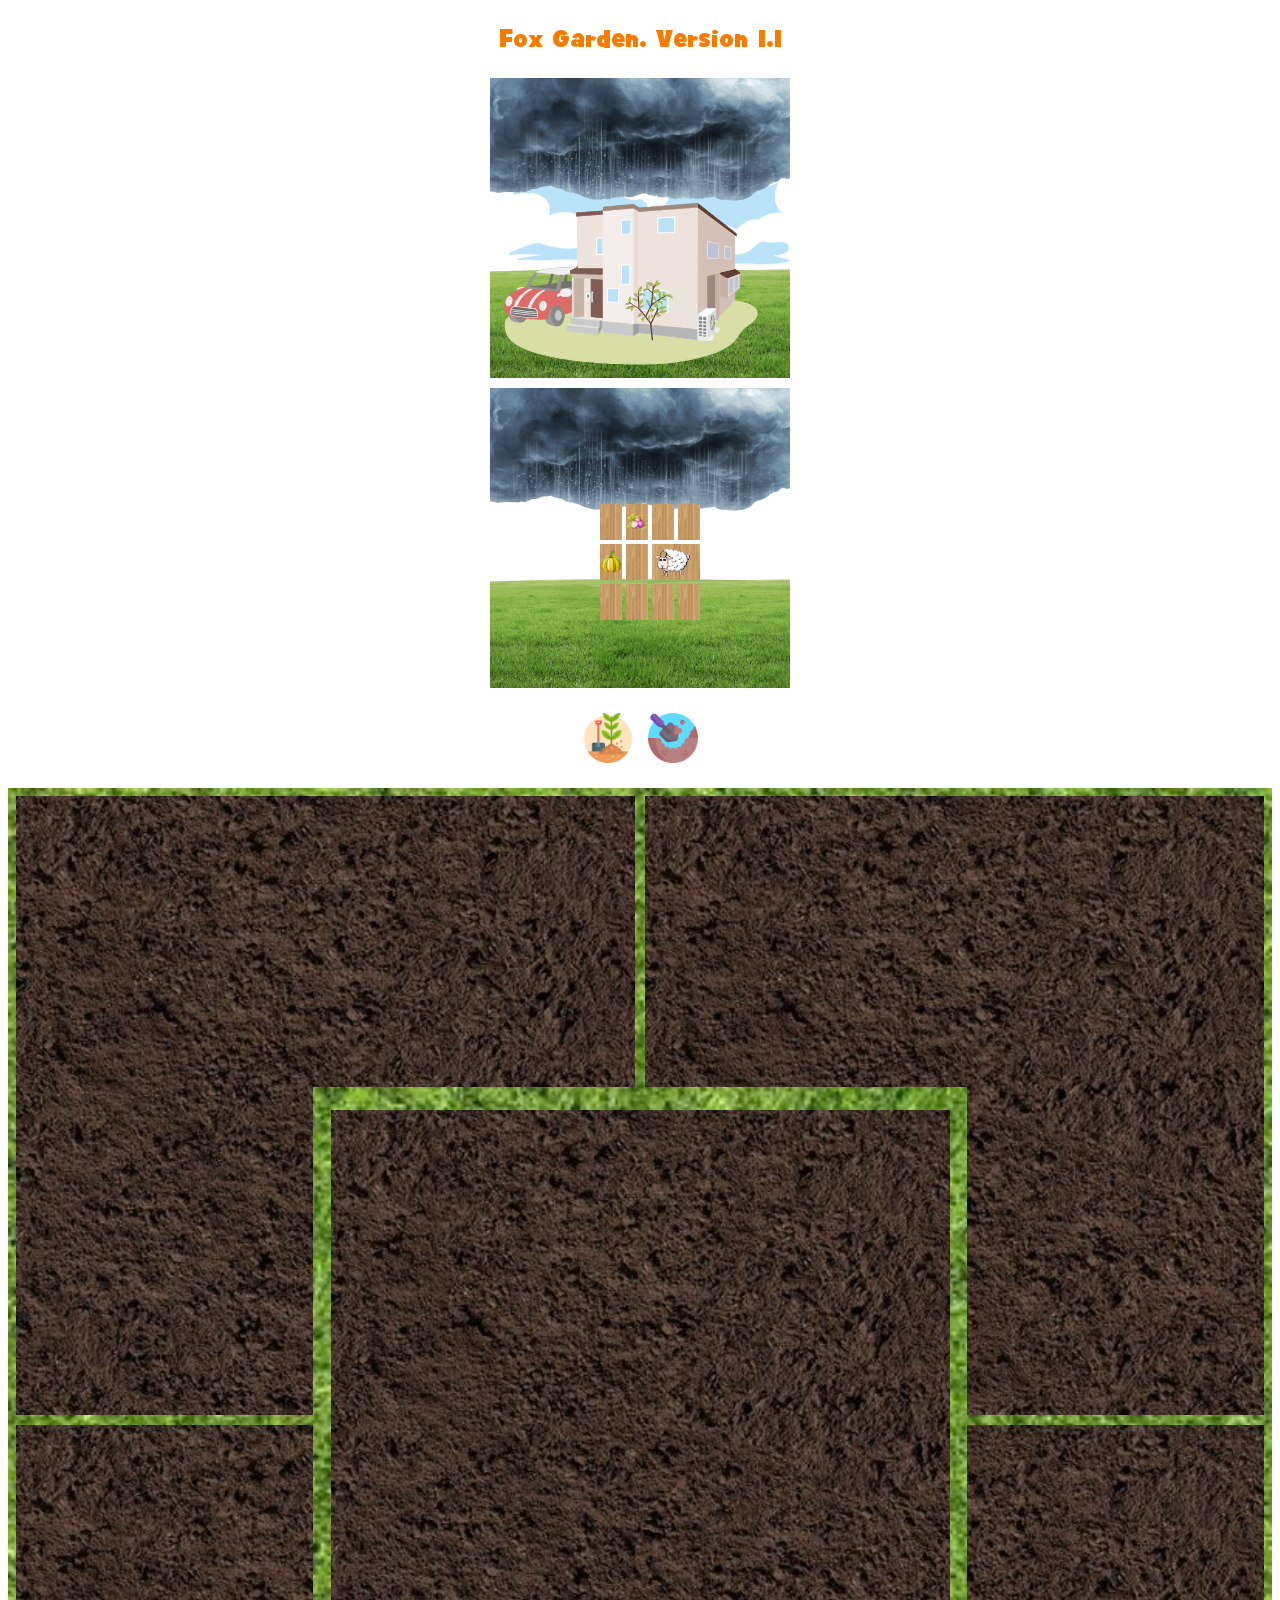
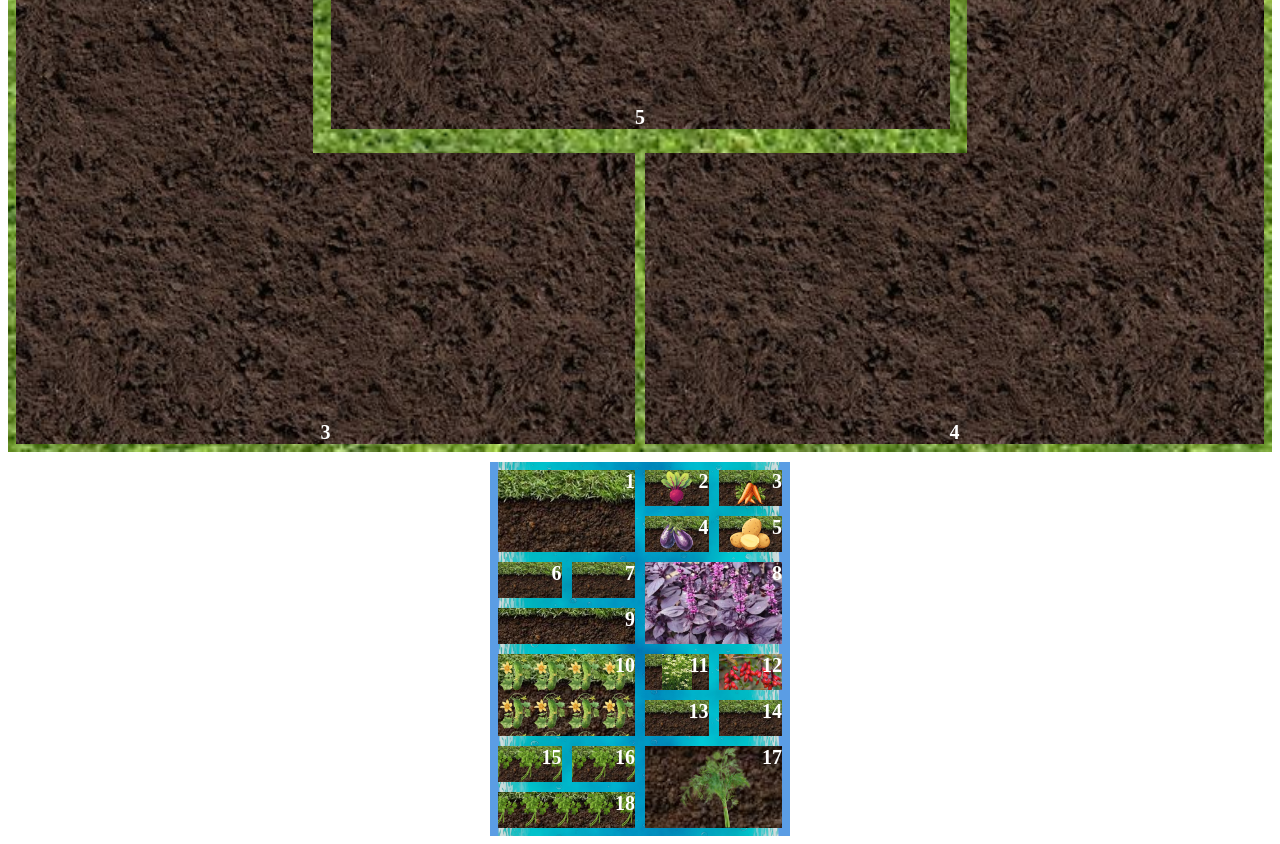
==== commit 1611eaa1: "Deploying to gh-pages from @ VadimPinyagin/exercises@2d6718885a3c2a61941a0d9817915e133eb20624 🚀" ====
--- a/index.html
+++ b/index.html
@@ -1,4 +1 @@
-<!DOCTYPE html><html lang="ru"><head><meta charset="UTF-8"><meta name="viewport" content="width=device-width,initial-scale=1"><title>Лисий огород</title><link rel="stylesheet" href="styles/styles.css"></head><body><main class="main"><section class="garden"><h1 class="garden__title">Fox Garden. Version&nbsp;1.1</h1><div class="garden__home garden__home--rain"></div><div class="garden__barn fox-barn"><ul class="fox-barn__shelf"><li class="fox-barn__shelf-item"></li><li class="fox-barn__shelf-item fox-barn__shelf--onion"></li><li class="fox-barn__shelf-item fox-barn__shelf--zucchini"></li><li class="fox-barn__shelf-item"></li><li class="fox-barn__shelf-item fox-barn__shelf--pumpkin"></li><li class="fox-barn__shelf-item"></li><li class="fox-barn__shelf-item fox-barn__shelf--lamb"></li><li class="fox-barn__shelf-item fox-barn__shelf--cauliflower"></li><li class="fox-barn__shelf-item"></li><li class="fox-barn__shelf-item"></li><li class="fox-barn__shelf-item"></li></ul><div class="garden__stall stall"></div></div><div class="garden__button"><button class="garden__button-add button" type="button"><span class="visually-hidden">Добавить грядку</span></button> <button class="garden__button-remove button" type="button"><span class="visually-hidden">Убрать грядку</span></button></div><div class="flower-garden"><div class="flower-garden__flowerbed">1</div><div class="flower-garden__flowerbed">2</div><div class="flower-garden__flowerbed">3</div><div class="flower-garden__flowerbed">4</div><div class="flower-garden__flowerbed">5</div><div class="flower-garden__flowerbed">6</div><div class="flower-garden__flowerbed">7</div><div class="flower-garden__flowerbed">8</div><div class="flower-garden__flowerbed">9</div><!-- <div class="flower-garden__flowerbed">10</div>
-          <div class="flower-garden__flowerbed">11</div> --><!-- <div class="flower-garden__flowerbed">12</div>
-          <div class="flower-garden__flowerbed">13</div>
-          <div class="flower-garden__flowerbed">14</div> --><!-- <div class="flower-garden__flowerbed">15</div> --><!-- <div class="flower-garden__flowerbed">16</div> --></div><div class="fox-garden"><div class="fox-garden__bed fox-garden__bed--tomato">1</div><div class="fox-garden__bed fox-garden__bed--beet">2</div><div class="fox-garden__bed fox-garden__bed--carrot">3</div><div class="fox-garden__bed fox-garden__bed--eggplant">4</div><div class="fox-garden__bed fox-garden__bed--potato">5</div><div class="fox-garden__bed fox-garden__bed--cauliflower">6</div><div class="fox-garden__bed">7</div><div class="fox-garden__bed fox-garden__bed--basilik">8</div><div class="fox-garden__bed">9</div><div class="fox-garden__bed fox-garden__bed--cucumber">10</div><div class="fox-garden__bed fox-garden__bed--cumin">11</div><div class="fox-garden__bed fox-garden__bed--barberry">12</div><div class="fox-garden__bed">13</div><div class="fox-garden__bed">14</div><div class="fox-garden__bed fox-garden__bed--cilantro">15</div><div class="fox-garden__bed fox-garden__bed--cilantro">16</div><div class="fox-garden__bed fox-garden__bed--dill">17</div><div class="fox-garden__bed fox-garden__bed--cilantro">18</div></div></section></main><script type="module" src="scripts/index.js"></script></body></html>+<!DOCTYPE html><html lang="ru"><head><meta charset="UTF-8"><meta name="viewport" content="width=device-width,initial-scale=1"><title>Лисий огород</title><link rel="stylesheet" href="styles/styles.css"></head><body><main class="main"><section class="garden"><h1 class="garden__title">Fox Garden. Version&nbsp;1.1</h1><div class="garden__home garden__home--rain"></div><div class="garden__barn fox-barn"><ul class="fox-barn__shelf"><li class="fox-barn__shelf-item"></li><li class="fox-barn__shelf-item fox-barn__shelf--onion"></li><li class="fox-barn__shelf-item fox-barn__shelf--zucchini"></li><li class="fox-barn__shelf-item"></li><li class="fox-barn__shelf-item fox-barn__shelf--pumpkin"></li><li class="fox-barn__shelf-item"></li><li class="fox-barn__shelf-item fox-barn__shelf--lamb"></li><li class="fox-barn__shelf-item fox-barn__shelf--cauliflower"></li><li class="fox-barn__shelf-item"></li><li class="fox-barn__shelf-item"></li><li class="fox-barn__shelf-item"></li></ul><div class="garden__stall stall"></div></div><div class="garden__button"><button class="garden__button-add button" type="button"><span class="visually-hidden">Добавить грядку</span></button> <button class="garden__button-remove button" type="button"><span class="visually-hidden">Убрать грядку</span></button></div><div class="flower-garden"><div class="flower-garden__flowerbed">1</div><div class="flower-garden__flowerbed">2</div><div class="flower-garden__flowerbed">3</div><div class="flower-garden__flowerbed">4</div><div class="flower-garden__flowerbed">5</div></div><div class="fox-garden"><div class="fox-garden__bed fox-garden__bed--tomato">1</div><div class="fox-garden__bed fox-garden__bed--beet">2</div><div class="fox-garden__bed fox-garden__bed--carrot">3</div><div class="fox-garden__bed fox-garden__bed--eggplant">4</div><div class="fox-garden__bed fox-garden__bed--potato">5</div><div class="fox-garden__bed fox-garden__bed--cauliflower">6</div><div class="fox-garden__bed">7</div><div class="fox-garden__bed fox-garden__bed--basilik">8</div><div class="fox-garden__bed">9</div><div class="fox-garden__bed fox-garden__bed--cucumber">10</div><div class="fox-garden__bed fox-garden__bed--cumin">11</div><div class="fox-garden__bed fox-garden__bed--barberry">12</div><div class="fox-garden__bed">13</div><div class="fox-garden__bed">14</div><div class="fox-garden__bed fox-garden__bed--cilantro">15</div><div class="fox-garden__bed fox-garden__bed--cilantro">16</div><div class="fox-garden__bed fox-garden__bed--dill">17</div><div class="fox-garden__bed fox-garden__bed--cilantro">18</div></div></section></main><script type="module" src="scripts/index.js"></script></body></html>
--- a/styles/styles.css
+++ b/styles/styles.css
@@ -1 +1 @@
-@font-face{font-family:Bounce;src:url(../fonts/Bounce/Bounce.woff)format("woff");font-weight:400;font-style:normal;font-display:swap}@font-face{font-family:Bounce;src:url(../fonts/Bounce/Bounce.woff2)format("woff2");font-weight:400;font-style:normal;font-display:swap}*,:before,:after{box-sizing:border-box}img{max-width:100%;height:auto}button{font-family:inherit}.visually-hidden{position:fixed;transform:scale(0)}.garden{place-items:center;gap:10px;display:grid}.garden__title{text-align:center;color:#f67c01;font-family:Bounce,Arial,sans-serif;font-size:24px;font-weight:400;line-height:20px}.garden__home{aspect-ratio:1;background:url(../images/home.svg) 10px 85px/98% no-repeat;grid-area:2/1;width:300px}.garden__home--rain{background:url(../images/bg/rain.png) -73px -113px/146% no-repeat,url(../images/home.svg) 10px 76px/98% no-repeat,url(../images/bg/lawn.png) bottom/cover no-repeat}.garden__button{grid-row:4;gap:15px;margin-block:15px;display:flex}.garden__button-add{background:url(../images/bg/add-garden-bed.png) 50%/contain no-repeat}.garden__button-remove{background:url(../images/bg/to-dig-up.png) 50%/contain no-repeat}.garden__barn{grid-row:3}.garden__stall{grid-row:3;align-self:end;margin-bottom:18px}.garden__field--fox-roaming{background:url(../images/fox/fox-roaming.png) 158px 137px/20% no-repeat,url(../images/bg/field.png) 50%/cover no-repeat}.fox-garden{background:#5b9de4 url(../images/water.png) 50%/cover;grid-template-columns:repeat(4,1fr);grid-auto-rows:36px;gap:10px;width:300px;padding:8px;display:grid}.fox-garden__bed{color:#fff;background:#8e9cff url(../images/bg/garden-bed.jpg) 50%/cover no-repeat;justify-content:right;font-size:20px;font-weight:600;display:flex}.fox-garden__bed:nth-child(9n){grid-column:span 2}.fox-garden__bed:nth-child(9n+1),.fox-garden__bed:nth-child(9n+8){grid-area:span 2/span 2}.fox-garden__bed--tomato{background:url(../images/vegetables/tomato.png) 50%/contain no-repeat,url(../images/bg/garden-bed.jpg) 50%/cover no-repeat,#8e9cff}.fox-garden__bed--beet{background:url(../images/vegetables/beet.png) 50%/contain no-repeat,url(../images/bg/garden-bed.jpg) 50%/cover no-repeat,#8e9cff}.fox-garden__bed--carrot{background:url(../images/vegetables/carrot.png) 50%/contain no-repeat,url(../images/bg/garden-bed.jpg) 50%/cover no-repeat,#8e9cff}.fox-garden__bed--eggplant{background:url(../images/vegetables/eggplant.png) 50%/contain no-repeat,url(../images/bg/garden-bed.jpg) 50%/cover no-repeat,#8e9cff}.fox-garden__bed--potato{background:url(../images/vegetables/potato.png) 50%/contain no-repeat,url(../images/bg/garden-bed.jpg) 50%/cover no-repeat,#8e9cff}.fox-garden__bed--cilantro{background:url(../images/vegetables/cilantro.png) 50%/contain,url(../images/bg/garden-bed.jpg) 50%/cover no-repeat,#8e9cff}.fox-garden__bed--dill{background:url(../images/vegetables/dill.png) 50%/contain no-repeat,url(../images/bg/garden-bed.jpg) 0 -60px/216% no-repeat,#8e9cff}.fox-garden__bed--onion{background:url(../images/vegetables/onion.png) 50%/contain no-repeat,url(../images/bg/garden-bed.jpg) 50%/cover no-repeat,#8e9cff}.fox-garden__bed--radish{background:url(../images/vegetables/radish.png) 50%/contain no-repeat,url(../images/bg/garden-bed.jpg) 50%/cover no-repeat,#8e9cff}.fox-garden__bed--pumpkin{background:url(../images/vegetables/pumpkin.png) 50%/contain no-repeat,url(../images/bg/garden-bed.jpg) 50%/cover no-repeat,#8e9cff}.fox-garden__bed--lamb{background:url(../images/bg/garden-bed.jpg) 50%/cover no-repeat,#8e9cff}.fox-garden__bed--cumin{background:url(../images/vegetables/cumin.jpg) 50%/contain no-repeat,url(../images/bg/garden-bed.jpg) 50%/cover no-repeat,#8e9cff}.fox-garden__bed--barberry{background:url(../images/vegetables/barbaris.jpg) 50%/cover no-repeat,url(../images/bg/garden-bed.jpg) 50%/cover no-repeat,#8e9cff}.fox-garden__bed--basilik{background:url(../images/vegetables/basilik.jpg) 50%/cover no-repeat,url(../images/bg/garden-bed.jpg) 50%/cover no-repeat,#8e9cff}.fox-garden__bed--cucumber{background:url(../images/vegetables/cucumber.png) 0 0/25%,url(../images/bg/garden-bed.jpg) 50%/cover no-repeat,#8e9cff}.button{aspect-ratio:1;cursor:pointer;border:none;flex-direction:column;width:50px;transition:transform .3s;display:flex}.button:hover{transform:scale(1.2)}.button:active{transform:scale(1)}.fox-barn{aspect-ratio:1;background:url(../images/bg/barn.png) bottom/cover no-repeat,url(../images/bg/lawn.png) bottom/cover no-repeat,url(../images/bg/rain.png) -73px -113px/146% no-repeat;flex-direction:column;justify-content:flex-end;align-items:center;width:300px;display:flex}.fox-barn__shelf{grid-column:1/2;grid-template-columns:repeat(4,1fr);grid-auto-rows:36px;gap:4px;width:100px;margin:0 0 0 20px;padding:0;list-style:none;display:grid}.fox-barn__shelf-item{background:url(../images/bg/wooden-shelf.png) 50%/cover no-repeat,url(../images/vegetables/onion.png) 50%/contain no-repeat}.fox-barn__shelf--onion{background:url(../images/vegetables/onion.png) 50%/contain no-repeat,url(../images/bg/wooden-shelf.png) 50%/cover no-repeat}.fox-barn__shelf--pumpkin{background:url(../images/vegetables/pumpkin.png) 50%/contain no-repeat,url(../images/bg/wooden-shelf.png) 50%/cover no-repeat}.fox-barn__shelf--zucchini{background:url(../images/vegetables/zucchini.png) 50%/contain no-repeat,url(../images/bg/wooden-shelf.png) 50%/cover no-repeat,#8e9cff}.fox-barn__shelf--lamb{background:url(../images/lamb.png) 1px -1px/80% no-repeat,url(../images/bg/wooden-shelf.png) 50%/cover no-repeat;grid-column:3/5}.fox-barn__shelf--cauliflower{background:url(../images/vegetables/cauliflower.png) 50%/contain no-repeat,url(../images/bg/wooden-shelf.png) 50%/cover no-repeat,#8e9cff}.stall{background:url(../images/bg/stall.png) 10px 7px/60% no-repeat;width:100px;height:50px}.flower-garden{aspect-ratio:1;background:#42ba0e url(../images/bg/grass.jpg) 50%/cover;grid-template-columns:repeat(4,1fr);grid-auto-rows:63px;gap:10px;width:300px;padding:8px;display:grid}.flower-garden__flowerbed{color:#fff;background:#8e9cff url(../images/bg/ground.jpg) 50%/cover no-repeat;justify-content:right;font-size:20px;font-weight:600;display:flex;position:relative}.flower-garden__flowerbed:first-child{grid-area:1/1/auto/span 2}.flower-garden__flowerbed:first-child:after{content:"";aspect-ratio:1;background:#8e9cff url(../images/bg/ground.jpg) 50%/cover no-repeat;width:73px;display:block;position:absolute;top:63px;right:0;-webkit-mask-image:radial-gradient(circle at 100% 100%,#0000 73px,#000 73px);mask-image:radial-gradient(circle at 100% 100%,#0000 73px,#000 73px)}.flower-garden__flowerbed:nth-child(2){grid-area:1/3/auto/5}.flower-garden__flowerbed:nth-child(2):after{content:"";aspect-ratio:1;background:#8e9cff url(../images/bg/ground.jpg) 50%/cover no-repeat;width:73px;display:block;position:absolute;top:63px;left:1px;-webkit-mask-image:radial-gradient(circle at 0 100%,#0000 73px,#000 73px);mask-image:radial-gradient(circle at 0 100%,#0000 73px,#000 73px)}.flower-garden__flowerbed:nth-child(3){grid-area:1/4/span 2}.flower-garden__flowerbed:nth-child(4){grid-area:1/1/span 2}.flower-garden__flowerbed:nth-child(5){border-radius:50%;grid-area:span 2/span 2}.flower-garden__flowerbed:nth-child(6){grid-area:3/1/span 2}.flower-garden__flowerbed:nth-child(6):after{content:"";aspect-ratio:1;background:#8e9cff url(../images/bg/ground.jpg) 50%/cover no-repeat;width:73px;display:block;position:absolute;top:0;left:64px;-webkit-mask-image:radial-gradient(circle at 100% 0,#0000 73px,#000 73px);mask-image:radial-gradient(circle at 100% 0,#0000 73px,#000 73px)}.flower-garden__flowerbed:nth-child(7){grid-area:3/4/span 2}.flower-garden__flowerbed:nth-child(7):after{content:"";aspect-ratio:1;background:#8e9cff url(../images/bg/ground.jpg) 50%/cover no-repeat;width:73px;display:block;position:absolute;top:0;left:-73px;-webkit-mask-image:radial-gradient(circle at 0 0,#0000 73px,#000 73px);mask-image:radial-gradient(circle at 0 0,#0000 73px,#000 73px)}.flower-garden__flowerbed:nth-child(8){grid-area:4/1/auto/span 2}.flower-garden__flowerbed:nth-child(9){grid-area:4/3/auto/span 2}+@font-face{font-family:Bounce;src:url(../fonts/Bounce/Bounce.woff)format("woff");font-weight:400;font-style:normal;font-display:swap}@font-face{font-family:Bounce;src:url(../fonts/Bounce/Bounce.woff2)format("woff2");font-weight:400;font-style:normal;font-display:swap}*,:before,:after{box-sizing:border-box}img{max-width:100%;height:auto}button{font-family:inherit}.visually-hidden{position:fixed;transform:scale(0)}.garden{place-items:center;gap:10px;display:grid}.garden__title{text-align:center;color:#f67c01;font-family:Bounce,Arial,sans-serif;font-size:24px;font-weight:400;line-height:20px}.garden__home{aspect-ratio:1;background:url(../images/home.svg) 10px 85px/98% no-repeat;grid-area:2/1;width:300px}.garden__home--rain{background:url(../images/bg/rain.png) -73px -113px/146% no-repeat,url(../images/home.svg) 10px 76px/98% no-repeat,url(../images/bg/lawn.png) bottom/cover no-repeat}.garden__button{grid-row:4;gap:15px;margin-block:15px;display:flex}.garden__button-add{background:url(../images/bg/add-garden-bed.png) 50%/contain no-repeat}.garden__button-remove{background:url(../images/bg/to-dig-up.png) 50%/contain no-repeat}.garden__barn{grid-row:3}.garden__stall{grid-row:3;align-self:end;margin-bottom:18px}.garden__field--fox-roaming{background:url(../images/fox/fox-roaming.png) 158px 137px/20% no-repeat,url(../images/bg/field.png) 50%/cover no-repeat}.fox-garden{background:#5b9de4 url(../images/water.png) 50%/cover;grid-template-columns:repeat(4,1fr);grid-auto-rows:36px;gap:10px;width:300px;padding:8px;display:grid}.fox-garden__bed{color:#fff;background:#8e9cff url(../images/bg/garden-bed.jpg) 50%/cover no-repeat;justify-content:right;font-size:20px;font-weight:600;display:flex}.fox-garden__bed:nth-child(9n){grid-column:span 2}.fox-garden__bed:nth-child(9n+1),.fox-garden__bed:nth-child(9n+8){grid-area:span 2/span 2}.fox-garden__bed--tomato{background:url(../images/vegetables/tomato.png) 50%/contain no-repeat,url(../images/bg/garden-bed.jpg) 50%/cover no-repeat,#8e9cff}.fox-garden__bed--beet{background:url(../images/vegetables/beet.png) 50%/contain no-repeat,url(../images/bg/garden-bed.jpg) 50%/cover no-repeat,#8e9cff}.fox-garden__bed--carrot{background:url(../images/vegetables/carrot.png) 50%/contain no-repeat,url(../images/bg/garden-bed.jpg) 50%/cover no-repeat,#8e9cff}.fox-garden__bed--eggplant{background:url(../images/vegetables/eggplant.png) 50%/contain no-repeat,url(../images/bg/garden-bed.jpg) 50%/cover no-repeat,#8e9cff}.fox-garden__bed--potato{background:url(../images/vegetables/potato.png) 50%/contain no-repeat,url(../images/bg/garden-bed.jpg) 50%/cover no-repeat,#8e9cff}.fox-garden__bed--cilantro{background:url(../images/vegetables/cilantro.png) 50%/contain,url(../images/bg/garden-bed.jpg) 50%/cover no-repeat,#8e9cff}.fox-garden__bed--dill{background:url(../images/vegetables/dill.png) 50%/contain no-repeat,url(../images/bg/garden-bed.jpg) 0 -60px/216% no-repeat,#8e9cff}.fox-garden__bed--onion{background:url(../images/vegetables/onion.png) 50%/contain no-repeat,url(../images/bg/garden-bed.jpg) 50%/cover no-repeat,#8e9cff}.fox-garden__bed--radish{background:url(../images/vegetables/radish.png) 50%/contain no-repeat,url(../images/bg/garden-bed.jpg) 50%/cover no-repeat,#8e9cff}.fox-garden__bed--pumpkin{background:url(../images/vegetables/pumpkin.png) 50%/contain no-repeat,url(../images/bg/garden-bed.jpg) 50%/cover no-repeat,#8e9cff}.fox-garden__bed--lamb{background:url(../images/bg/garden-bed.jpg) 50%/cover no-repeat,#8e9cff}.fox-garden__bed--cumin{background:url(../images/vegetables/cumin.jpg) 50%/contain no-repeat,url(../images/bg/garden-bed.jpg) 50%/cover no-repeat,#8e9cff}.fox-garden__bed--barberry{background:url(../images/vegetables/barbaris.jpg) 50%/cover no-repeat,url(../images/bg/garden-bed.jpg) 50%/cover no-repeat,#8e9cff}.fox-garden__bed--basilik{background:url(../images/vegetables/basilik.jpg) 50%/cover no-repeat,url(../images/bg/garden-bed.jpg) 50%/cover no-repeat,#8e9cff}.fox-garden__bed--cucumber{background:url(../images/vegetables/cucumber.png) 0 0/25%,url(../images/bg/garden-bed.jpg) 50%/cover no-repeat,#8e9cff}.button{aspect-ratio:1;cursor:pointer;border:none;flex-direction:column;width:50px;transition:transform .3s;display:flex}.button:hover{transform:scale(1.2)}.button:active{transform:scale(1)}.fox-barn{aspect-ratio:1;background:url(../images/bg/barn.png) bottom/cover no-repeat,url(../images/bg/lawn.png) bottom/cover no-repeat,url(../images/bg/rain.png) -73px -113px/146% no-repeat;flex-direction:column;justify-content:flex-end;align-items:center;width:300px;display:flex}.fox-barn__shelf{grid-column:1/2;grid-template-columns:repeat(4,1fr);grid-auto-rows:36px;gap:4px;width:100px;margin:0 0 0 20px;padding:0;list-style:none;display:grid}.fox-barn__shelf-item{background:url(../images/bg/wooden-shelf.png) 50%/cover no-repeat,url(../images/vegetables/onion.png) 50%/contain no-repeat}.fox-barn__shelf--onion{background:url(../images/vegetables/onion.png) 50%/contain no-repeat,url(../images/bg/wooden-shelf.png) 50%/cover no-repeat}.fox-barn__shelf--pumpkin{background:url(../images/vegetables/pumpkin.png) 50%/contain no-repeat,url(../images/bg/wooden-shelf.png) 50%/cover no-repeat}.fox-barn__shelf--zucchini{background:url(../images/vegetables/zucchini.png) 50%/contain no-repeat,url(../images/bg/wooden-shelf.png) 50%/cover no-repeat,#8e9cff}.fox-barn__shelf--lamb{background:url(../images/lamb.png) 1px -1px/80% no-repeat,url(../images/bg/wooden-shelf.png) 50%/cover no-repeat;grid-column:3/5}.fox-barn__shelf--cauliflower{background:url(../images/vegetables/cauliflower.png) 50%/contain no-repeat,url(../images/bg/wooden-shelf.png) 50%/cover no-repeat,#8e9cff}.stall{background:url(../images/bg/stall.png) 10px 7px/60% no-repeat;width:100px;height:50px}.flower-garden{aspect-ratio:1;background:#42ba0e url(../images/bg/grass.jpg) 50%/cover;grid-template-columns:repeat(4,1fr);grid-auto-rows:minmax(22%,auto);gap:10px;width:100%;padding:8px;display:grid}.flower-garden__flowerbed{color:#fff;background:#8e9cff url(../images/bg/ground.jpg) 50%/cover no-repeat;grid-area:span 2/span 2;justify-content:center;align-items:end;font-size:20px;font-weight:600;display:flex}.flower-garden__flowerbed:nth-child(5n+1){grid-area:1/1/3/3;-webkit-mask-image:conic-gradient(from 90deg at 48% 47%,#0000 90deg,#000 90deg);mask-image:conic-gradient(from 90deg at 48% 47%,#0000 90deg,#000 90deg)}.flower-garden__flowerbed:nth-child(5n+2){grid-area:1/3/3/5;-webkit-mask-image:conic-gradient(from 180deg at 52% 47%,#0000 90deg,#000 90deg);mask-image:conic-gradient(from 180deg at 52% 47%,#0000 90deg,#000 90deg)}.flower-garden__flowerbed:nth-child(5n+3){grid-area:3/1/5/3;-webkit-mask-image:conic-gradient(at 48% 53%,#0000 90deg,#000 90deg);mask-image:conic-gradient(at 48% 53%,#0000 90deg,#000 90deg)}.flower-garden__flowerbed:nth-child(5n+4){grid-area:3/3/5/5;-webkit-mask-image:conic-gradient(from 270deg at 52% 53%,#0000 90deg,#000 90deg);mask-image:conic-gradient(from 270deg at 52% 53%,#0000 90deg,#000 90deg)}.flower-garden__flowerbed:nth-child(5n){grid-area:2/2/4/4}
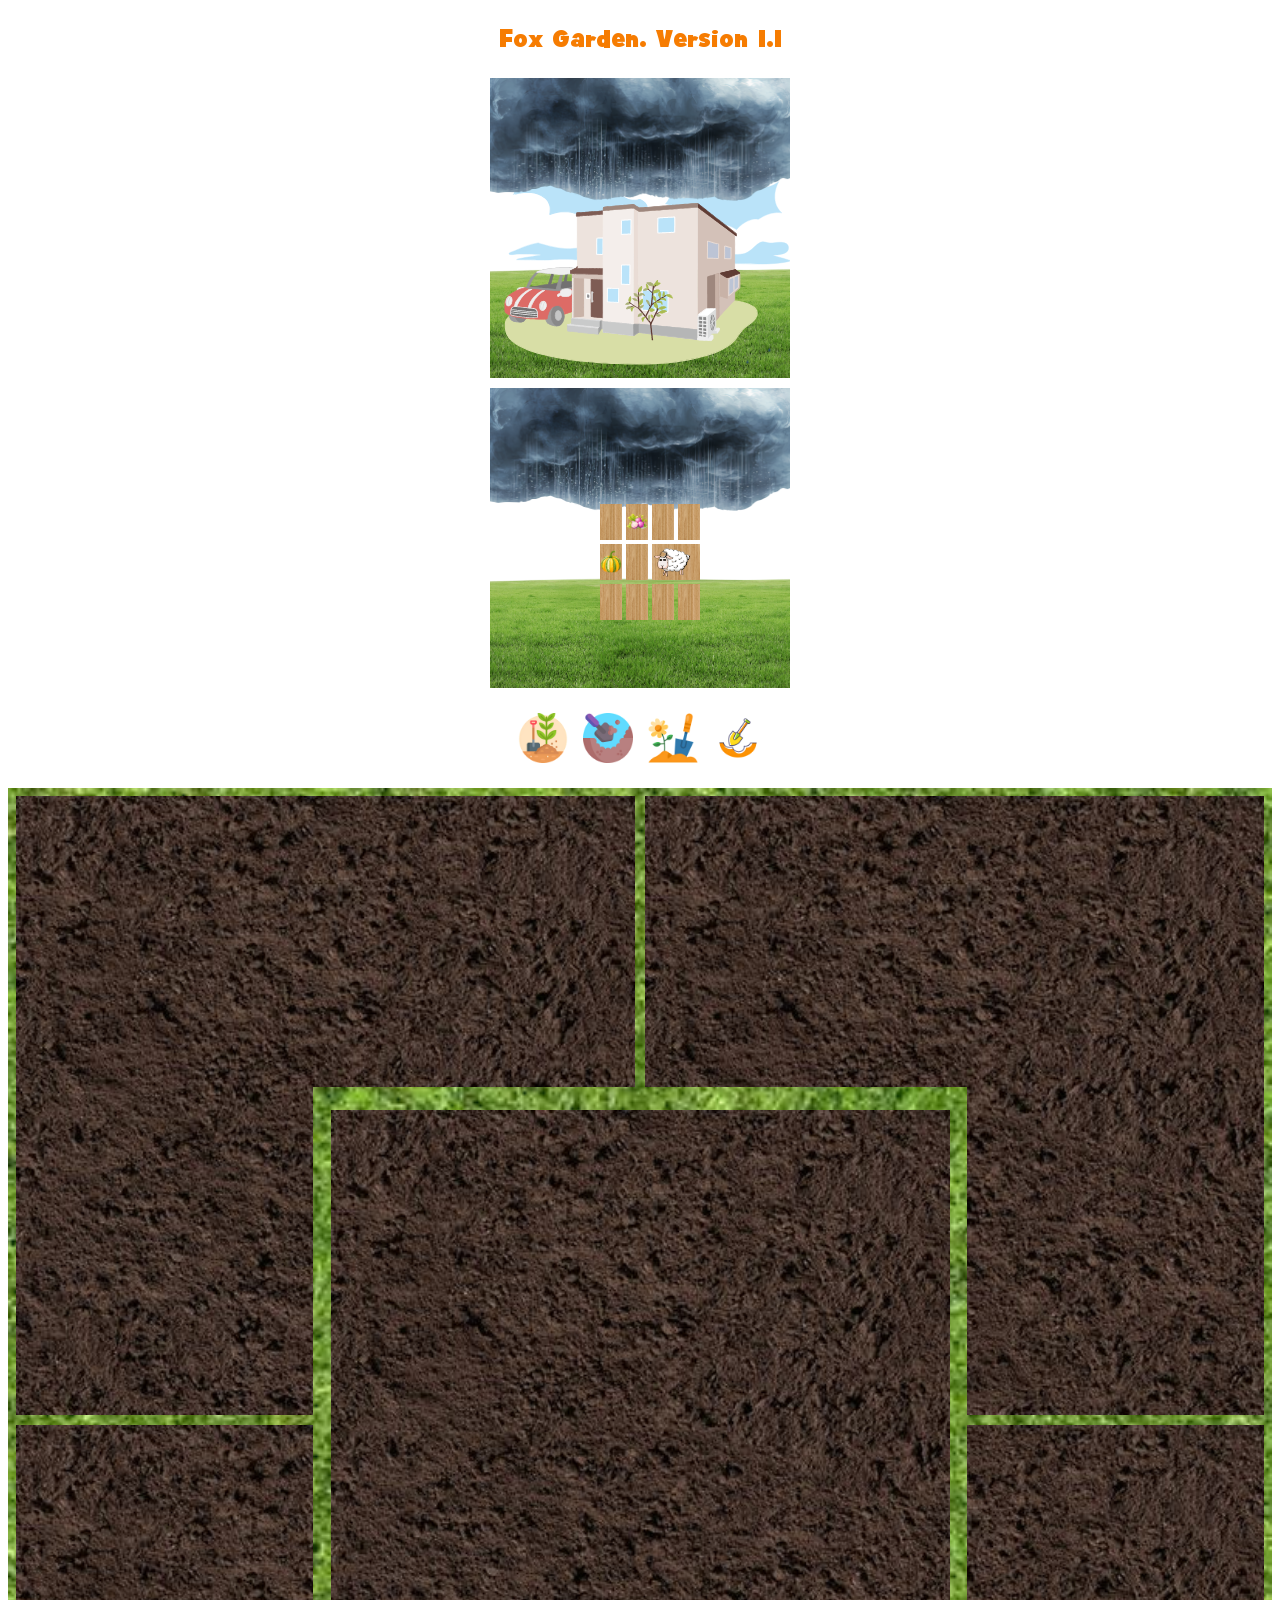
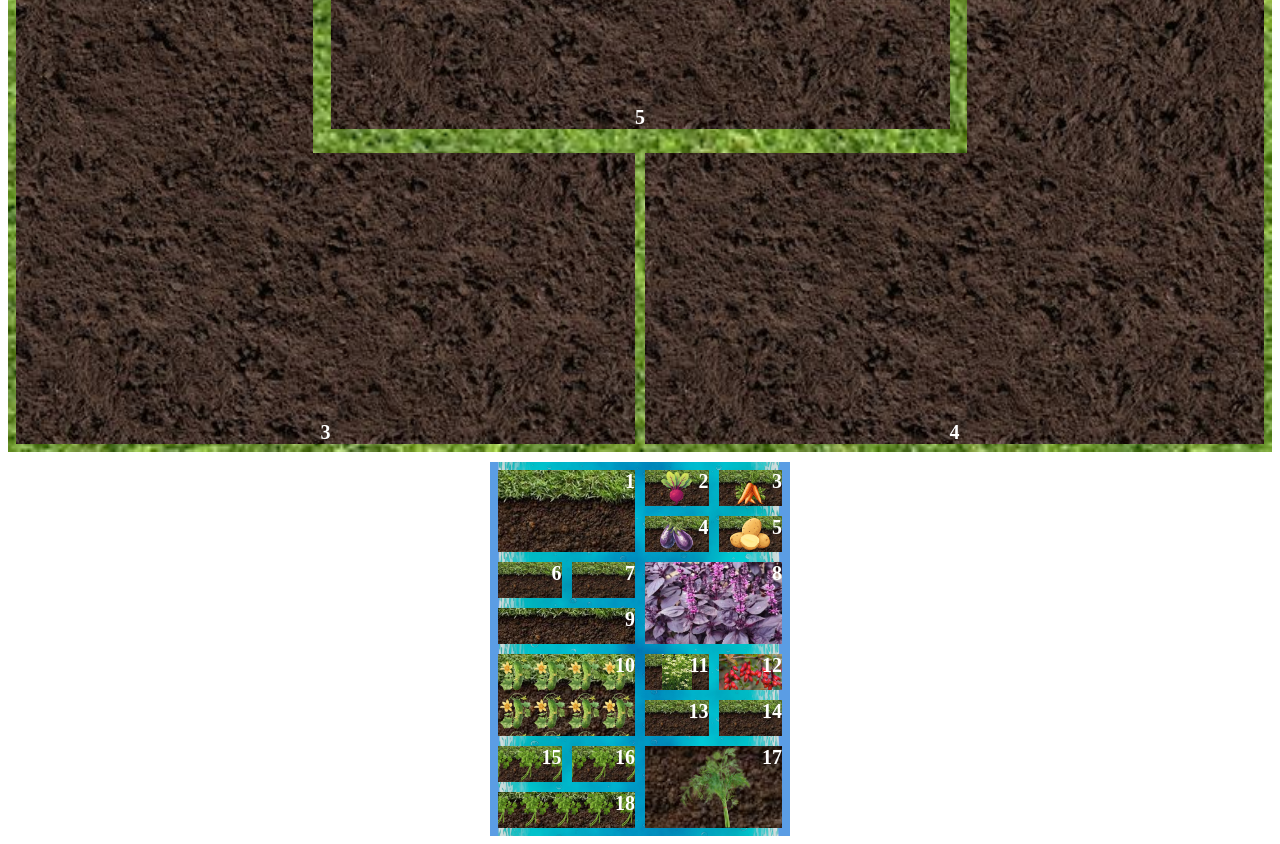
==== commit e2fefa07: "Deploying to gh-pages from @ VadimPinyagin/exercises@f7ac94103a29d90f2f0aa9dcd7df495543e2e20a 🚀" ====
--- a/index.html
+++ b/index.html
@@ -1 +1 @@
-<!DOCTYPE html><html lang="ru"><head><meta charset="UTF-8"><meta name="viewport" content="width=device-width,initial-scale=1"><title>Лисий огород</title><link rel="stylesheet" href="styles/styles.css"></head><body><main class="main"><section class="garden"><h1 class="garden__title">Fox Garden. Version&nbsp;1.1</h1><div class="garden__home garden__home--rain"></div><div class="garden__barn fox-barn"><ul class="fox-barn__shelf"><li class="fox-barn__shelf-item"></li><li class="fox-barn__shelf-item fox-barn__shelf--onion"></li><li class="fox-barn__shelf-item fox-barn__shelf--zucchini"></li><li class="fox-barn__shelf-item"></li><li class="fox-barn__shelf-item fox-barn__shelf--pumpkin"></li><li class="fox-barn__shelf-item"></li><li class="fox-barn__shelf-item fox-barn__shelf--lamb"></li><li class="fox-barn__shelf-item fox-barn__shelf--cauliflower"></li><li class="fox-barn__shelf-item"></li><li class="fox-barn__shelf-item"></li><li class="fox-barn__shelf-item"></li></ul><div class="garden__stall stall"></div></div><div class="garden__button"><button class="garden__button-add button" type="button"><span class="visually-hidden">Добавить грядку</span></button> <button class="garden__button-remove button" type="button"><span class="visually-hidden">Убрать грядку</span></button></div><div class="flower-garden"><div class="flower-garden__flowerbed">1</div><div class="flower-garden__flowerbed">2</div><div class="flower-garden__flowerbed">3</div><div class="flower-garden__flowerbed">4</div><div class="flower-garden__flowerbed">5</div></div><div class="fox-garden"><div class="fox-garden__bed fox-garden__bed--tomato">1</div><div class="fox-garden__bed fox-garden__bed--beet">2</div><div class="fox-garden__bed fox-garden__bed--carrot">3</div><div class="fox-garden__bed fox-garden__bed--eggplant">4</div><div class="fox-garden__bed fox-garden__bed--potato">5</div><div class="fox-garden__bed fox-garden__bed--cauliflower">6</div><div class="fox-garden__bed">7</div><div class="fox-garden__bed fox-garden__bed--basilik">8</div><div class="fox-garden__bed">9</div><div class="fox-garden__bed fox-garden__bed--cucumber">10</div><div class="fox-garden__bed fox-garden__bed--cumin">11</div><div class="fox-garden__bed fox-garden__bed--barberry">12</div><div class="fox-garden__bed">13</div><div class="fox-garden__bed">14</div><div class="fox-garden__bed fox-garden__bed--cilantro">15</div><div class="fox-garden__bed fox-garden__bed--cilantro">16</div><div class="fox-garden__bed fox-garden__bed--dill">17</div><div class="fox-garden__bed fox-garden__bed--cilantro">18</div></div></section></main><script type="module" src="scripts/index.js"></script></body></html>+<!DOCTYPE html><html lang="ru"><head><meta charset="UTF-8"><meta name="viewport" content="width=device-width,initial-scale=1"><title>Лисий огород</title><link rel="stylesheet" href="styles/styles.css"></head><body><main class="main"><section class="garden"><h1 class="garden__title">Fox Garden. Version&nbsp;1.1</h1><div class="garden__home garden__home--rain"></div><div class="garden__barn fox-barn"><ul class="fox-barn__shelf"><li class="fox-barn__shelf-item"></li><li class="fox-barn__shelf-item fox-barn__shelf--onion"></li><li class="fox-barn__shelf-item fox-barn__shelf--zucchini"></li><li class="fox-barn__shelf-item"></li><li class="fox-barn__shelf-item fox-barn__shelf--pumpkin"></li><li class="fox-barn__shelf-item"></li><li class="fox-barn__shelf-item fox-barn__shelf--lamb"></li><li class="fox-barn__shelf-item fox-barn__shelf--cauliflower"></li><li class="fox-barn__shelf-item"></li><li class="fox-barn__shelf-item"></li><li class="fox-barn__shelf-item"></li></ul><div class="garden__stall stall"></div></div><div class="garden__button"><button class="garden__button-add-gardenbed button" type="button"><span class="visually-hidden">Добавить грядку для овощей</span></button> <button class="garden__button-remove-gardenbed button" type="button"><span class="visually-hidden">Убрать грядку для овощей</span></button> <button class="garden__button-add-flowerbed button" type="button"><span class="visually-hidden">Добавить грядку для цветов</span></button> <button class="garden__button-remove-flowerbed button" type="button"><span class="visually-hidden">Убрать грядку для цветов</span></button></div><div class="flower-garden"><div class="flower-garden__flowerbed">1</div><div class="flower-garden__flowerbed">2</div><div class="flower-garden__flowerbed">3</div><div class="flower-garden__flowerbed">4</div><div class="flower-garden__flowerbed">5</div></div><div class="fox-garden"><div class="fox-garden__bed fox-garden__bed--tomato">1</div><div class="fox-garden__bed fox-garden__bed--beet">2</div><div class="fox-garden__bed fox-garden__bed--carrot">3</div><div class="fox-garden__bed fox-garden__bed--eggplant">4</div><div class="fox-garden__bed fox-garden__bed--potato">5</div><div class="fox-garden__bed fox-garden__bed--cauliflower">6</div><div class="fox-garden__bed">7</div><div class="fox-garden__bed fox-garden__bed--basilik">8</div><div class="fox-garden__bed">9</div><div class="fox-garden__bed fox-garden__bed--cucumber">10</div><div class="fox-garden__bed fox-garden__bed--cumin">11</div><div class="fox-garden__bed fox-garden__bed--barberry">12</div><div class="fox-garden__bed">13</div><div class="fox-garden__bed">14</div><div class="fox-garden__bed fox-garden__bed--cilantro">15</div><div class="fox-garden__bed fox-garden__bed--cilantro">16</div><div class="fox-garden__bed fox-garden__bed--dill">17</div><div class="fox-garden__bed fox-garden__bed--cilantro">18</div></div></section></main><script type="module" src="scripts/index.js"></script></body></html>
--- a/styles/styles.css
+++ b/styles/styles.css
@@ -1 +1 @@
-@font-face{font-family:Bounce;src:url(../fonts/Bounce/Bounce.woff)format("woff");font-weight:400;font-style:normal;font-display:swap}@font-face{font-family:Bounce;src:url(../fonts/Bounce/Bounce.woff2)format("woff2");font-weight:400;font-style:normal;font-display:swap}*,:before,:after{box-sizing:border-box}img{max-width:100%;height:auto}button{font-family:inherit}.visually-hidden{position:fixed;transform:scale(0)}.garden{place-items:center;gap:10px;display:grid}.garden__title{text-align:center;color:#f67c01;font-family:Bounce,Arial,sans-serif;font-size:24px;font-weight:400;line-height:20px}.garden__home{aspect-ratio:1;background:url(../images/home.svg) 10px 85px/98% no-repeat;grid-area:2/1;width:300px}.garden__home--rain{background:url(../images/bg/rain.png) -73px -113px/146% no-repeat,url(../images/home.svg) 10px 76px/98% no-repeat,url(../images/bg/lawn.png) bottom/cover no-repeat}.garden__button{grid-row:4;gap:15px;margin-block:15px;display:flex}.garden__button-add{background:url(../images/bg/add-garden-bed.png) 50%/contain no-repeat}.garden__button-remove{background:url(../images/bg/to-dig-up.png) 50%/contain no-repeat}.garden__barn{grid-row:3}.garden__stall{grid-row:3;align-self:end;margin-bottom:18px}.garden__field--fox-roaming{background:url(../images/fox/fox-roaming.png) 158px 137px/20% no-repeat,url(../images/bg/field.png) 50%/cover no-repeat}.fox-garden{background:#5b9de4 url(../images/water.png) 50%/cover;grid-template-columns:repeat(4,1fr);grid-auto-rows:36px;gap:10px;width:300px;padding:8px;display:grid}.fox-garden__bed{color:#fff;background:#8e9cff url(../images/bg/garden-bed.jpg) 50%/cover no-repeat;justify-content:right;font-size:20px;font-weight:600;display:flex}.fox-garden__bed:nth-child(9n){grid-column:span 2}.fox-garden__bed:nth-child(9n+1),.fox-garden__bed:nth-child(9n+8){grid-area:span 2/span 2}.fox-garden__bed--tomato{background:url(../images/vegetables/tomato.png) 50%/contain no-repeat,url(../images/bg/garden-bed.jpg) 50%/cover no-repeat,#8e9cff}.fox-garden__bed--beet{background:url(../images/vegetables/beet.png) 50%/contain no-repeat,url(../images/bg/garden-bed.jpg) 50%/cover no-repeat,#8e9cff}.fox-garden__bed--carrot{background:url(../images/vegetables/carrot.png) 50%/contain no-repeat,url(../images/bg/garden-bed.jpg) 50%/cover no-repeat,#8e9cff}.fox-garden__bed--eggplant{background:url(../images/vegetables/eggplant.png) 50%/contain no-repeat,url(../images/bg/garden-bed.jpg) 50%/cover no-repeat,#8e9cff}.fox-garden__bed--potato{background:url(../images/vegetables/potato.png) 50%/contain no-repeat,url(../images/bg/garden-bed.jpg) 50%/cover no-repeat,#8e9cff}.fox-garden__bed--cilantro{background:url(../images/vegetables/cilantro.png) 50%/contain,url(../images/bg/garden-bed.jpg) 50%/cover no-repeat,#8e9cff}.fox-garden__bed--dill{background:url(../images/vegetables/dill.png) 50%/contain no-repeat,url(../images/bg/garden-bed.jpg) 0 -60px/216% no-repeat,#8e9cff}.fox-garden__bed--onion{background:url(../images/vegetables/onion.png) 50%/contain no-repeat,url(../images/bg/garden-bed.jpg) 50%/cover no-repeat,#8e9cff}.fox-garden__bed--radish{background:url(../images/vegetables/radish.png) 50%/contain no-repeat,url(../images/bg/garden-bed.jpg) 50%/cover no-repeat,#8e9cff}.fox-garden__bed--pumpkin{background:url(../images/vegetables/pumpkin.png) 50%/contain no-repeat,url(../images/bg/garden-bed.jpg) 50%/cover no-repeat,#8e9cff}.fox-garden__bed--lamb{background:url(../images/bg/garden-bed.jpg) 50%/cover no-repeat,#8e9cff}.fox-garden__bed--cumin{background:url(../images/vegetables/cumin.jpg) 50%/contain no-repeat,url(../images/bg/garden-bed.jpg) 50%/cover no-repeat,#8e9cff}.fox-garden__bed--barberry{background:url(../images/vegetables/barbaris.jpg) 50%/cover no-repeat,url(../images/bg/garden-bed.jpg) 50%/cover no-repeat,#8e9cff}.fox-garden__bed--basilik{background:url(../images/vegetables/basilik.jpg) 50%/cover no-repeat,url(../images/bg/garden-bed.jpg) 50%/cover no-repeat,#8e9cff}.fox-garden__bed--cucumber{background:url(../images/vegetables/cucumber.png) 0 0/25%,url(../images/bg/garden-bed.jpg) 50%/cover no-repeat,#8e9cff}.button{aspect-ratio:1;cursor:pointer;border:none;flex-direction:column;width:50px;transition:transform .3s;display:flex}.button:hover{transform:scale(1.2)}.button:active{transform:scale(1)}.fox-barn{aspect-ratio:1;background:url(../images/bg/barn.png) bottom/cover no-repeat,url(../images/bg/lawn.png) bottom/cover no-repeat,url(../images/bg/rain.png) -73px -113px/146% no-repeat;flex-direction:column;justify-content:flex-end;align-items:center;width:300px;display:flex}.fox-barn__shelf{grid-column:1/2;grid-template-columns:repeat(4,1fr);grid-auto-rows:36px;gap:4px;width:100px;margin:0 0 0 20px;padding:0;list-style:none;display:grid}.fox-barn__shelf-item{background:url(../images/bg/wooden-shelf.png) 50%/cover no-repeat,url(../images/vegetables/onion.png) 50%/contain no-repeat}.fox-barn__shelf--onion{background:url(../images/vegetables/onion.png) 50%/contain no-repeat,url(../images/bg/wooden-shelf.png) 50%/cover no-repeat}.fox-barn__shelf--pumpkin{background:url(../images/vegetables/pumpkin.png) 50%/contain no-repeat,url(../images/bg/wooden-shelf.png) 50%/cover no-repeat}.fox-barn__shelf--zucchini{background:url(../images/vegetables/zucchini.png) 50%/contain no-repeat,url(../images/bg/wooden-shelf.png) 50%/cover no-repeat,#8e9cff}.fox-barn__shelf--lamb{background:url(../images/lamb.png) 1px -1px/80% no-repeat,url(../images/bg/wooden-shelf.png) 50%/cover no-repeat;grid-column:3/5}.fox-barn__shelf--cauliflower{background:url(../images/vegetables/cauliflower.png) 50%/contain no-repeat,url(../images/bg/wooden-shelf.png) 50%/cover no-repeat,#8e9cff}.stall{background:url(../images/bg/stall.png) 10px 7px/60% no-repeat;width:100px;height:50px}.flower-garden{aspect-ratio:1;background:#42ba0e url(../images/bg/grass.jpg) 50%/cover;grid-template-columns:repeat(4,1fr);grid-auto-rows:minmax(22%,auto);gap:10px;width:100%;padding:8px;display:grid}.flower-garden__flowerbed{color:#fff;background:#8e9cff url(../images/bg/ground.jpg) 50%/cover no-repeat;grid-area:span 2/span 2;justify-content:center;align-items:end;font-size:20px;font-weight:600;display:flex}.flower-garden__flowerbed:nth-child(5n+1){grid-area:1/1/3/3;-webkit-mask-image:conic-gradient(from 90deg at 48% 47%,#0000 90deg,#000 90deg);mask-image:conic-gradient(from 90deg at 48% 47%,#0000 90deg,#000 90deg)}.flower-garden__flowerbed:nth-child(5n+2){grid-area:1/3/3/5;-webkit-mask-image:conic-gradient(from 180deg at 52% 47%,#0000 90deg,#000 90deg);mask-image:conic-gradient(from 180deg at 52% 47%,#0000 90deg,#000 90deg)}.flower-garden__flowerbed:nth-child(5n+3){grid-area:3/1/5/3;-webkit-mask-image:conic-gradient(at 48% 53%,#0000 90deg,#000 90deg);mask-image:conic-gradient(at 48% 53%,#0000 90deg,#000 90deg)}.flower-garden__flowerbed:nth-child(5n+4){grid-area:3/3/5/5;-webkit-mask-image:conic-gradient(from 270deg at 52% 53%,#0000 90deg,#000 90deg);mask-image:conic-gradient(from 270deg at 52% 53%,#0000 90deg,#000 90deg)}.flower-garden__flowerbed:nth-child(5n){grid-area:2/2/4/4}+@font-face{font-family:Bounce;src:url(../fonts/Bounce/Bounce.woff)format("woff");font-weight:400;font-style:normal;font-display:swap}@font-face{font-family:Bounce;src:url(../fonts/Bounce/Bounce.woff2)format("woff2");font-weight:400;font-style:normal;font-display:swap}*,:before,:after{box-sizing:border-box}img{max-width:100%;height:auto}button{font-family:inherit}.visually-hidden{position:fixed;transform:scale(0)}.garden{place-items:center;gap:10px;display:grid}.garden__title{text-align:center;color:#f67c01;font-family:Bounce,Arial,sans-serif;font-size:24px;font-weight:400;line-height:20px}.garden__home{aspect-ratio:1;background:url(../images/home.svg) 10px 85px/98% no-repeat;grid-area:2/1;width:300px}.garden__home--rain{background:url(../images/bg/rain.png) -73px -113px/146% no-repeat,url(../images/home.svg) 10px 76px/98% no-repeat,url(../images/bg/lawn.png) bottom/cover no-repeat}.garden__button{grid-row:4;gap:15px;margin-block:15px;display:flex}.garden__button-add-gardenbed{background:url(../images/bg/add-garden-bed.png) 50%/contain no-repeat}.garden__button-remove-gardenbed{background:url(../images/bg/to-dig-up.png) 50%/contain no-repeat}.garden__button-add-flowerbed{background:url(../images/bg/add-flower-bed.png) 50%/contain no-repeat}.garden__button-remove-flowerbed{background:url(../images/bg/remove-flower-bed.png) 50%/contain no-repeat}.garden__barn{grid-row:3}.garden__stall{grid-row:3;align-self:end;margin-bottom:18px}.garden__field--fox-roaming{background:url(../images/fox/fox-roaming.png) 158px 137px/20% no-repeat,url(../images/bg/field.png) 50%/cover no-repeat}.fox-garden{background:#5b9de4 url(../images/water.png) 50%/cover;grid-template-columns:repeat(4,1fr);grid-auto-rows:36px;gap:10px;width:300px;padding:8px;display:grid}.fox-garden__bed{color:#fff;background:#8e9cff url(../images/bg/garden-bed.jpg) 50%/cover no-repeat;justify-content:right;font-size:20px;font-weight:600;display:flex}.fox-garden__bed:nth-child(9n){grid-column:span 2}.fox-garden__bed:nth-child(9n+1),.fox-garden__bed:nth-child(9n+8){grid-area:span 2/span 2}.fox-garden__bed--tomato{background:url(../images/vegetables/tomato.png) 50%/contain no-repeat,url(../images/bg/garden-bed.jpg) 50%/cover no-repeat,#8e9cff}.fox-garden__bed--beet{background:url(../images/vegetables/beet.png) 50%/contain no-repeat,url(../images/bg/garden-bed.jpg) 50%/cover no-repeat,#8e9cff}.fox-garden__bed--carrot{background:url(../images/vegetables/carrot.png) 50%/contain no-repeat,url(../images/bg/garden-bed.jpg) 50%/cover no-repeat,#8e9cff}.fox-garden__bed--eggplant{background:url(../images/vegetables/eggplant.png) 50%/contain no-repeat,url(../images/bg/garden-bed.jpg) 50%/cover no-repeat,#8e9cff}.fox-garden__bed--potato{background:url(../images/vegetables/potato.png) 50%/contain no-repeat,url(../images/bg/garden-bed.jpg) 50%/cover no-repeat,#8e9cff}.fox-garden__bed--cilantro{background:url(../images/vegetables/cilantro.png) 50%/contain,url(../images/bg/garden-bed.jpg) 50%/cover no-repeat,#8e9cff}.fox-garden__bed--dill{background:url(../images/vegetables/dill.png) 50%/contain no-repeat,url(../images/bg/garden-bed.jpg) 0 -60px/216% no-repeat,#8e9cff}.fox-garden__bed--onion{background:url(../images/vegetables/onion.png) 50%/contain no-repeat,url(../images/bg/garden-bed.jpg) 50%/cover no-repeat,#8e9cff}.fox-garden__bed--radish{background:url(../images/vegetables/radish.png) 50%/contain no-repeat,url(../images/bg/garden-bed.jpg) 50%/cover no-repeat,#8e9cff}.fox-garden__bed--pumpkin{background:url(../images/vegetables/pumpkin.png) 50%/contain no-repeat,url(../images/bg/garden-bed.jpg) 50%/cover no-repeat,#8e9cff}.fox-garden__bed--lamb{background:url(../images/bg/garden-bed.jpg) 50%/cover no-repeat,#8e9cff}.fox-garden__bed--cumin{background:url(../images/vegetables/cumin.jpg) 50%/contain no-repeat,url(../images/bg/garden-bed.jpg) 50%/cover no-repeat,#8e9cff}.fox-garden__bed--barberry{background:url(../images/vegetables/barbaris.jpg) 50%/cover no-repeat,url(../images/bg/garden-bed.jpg) 50%/cover no-repeat,#8e9cff}.fox-garden__bed--basilik{background:url(../images/vegetables/basilik.jpg) 50%/cover no-repeat,url(../images/bg/garden-bed.jpg) 50%/cover no-repeat,#8e9cff}.fox-garden__bed--cucumber{background:url(../images/vegetables/cucumber.png) 0 0/25%,url(../images/bg/garden-bed.jpg) 50%/cover no-repeat,#8e9cff}.button{aspect-ratio:1;cursor:pointer;border:none;flex-direction:column;width:50px;transition:transform .3s;display:flex}.button:hover{transform:scale(1.2)}.button:active{transform:scale(1)}.fox-barn{aspect-ratio:1;background:url(../images/bg/barn.png) bottom/cover no-repeat,url(../images/bg/lawn.png) bottom/cover no-repeat,url(../images/bg/rain.png) -73px -113px/146% no-repeat;flex-direction:column;justify-content:flex-end;align-items:center;width:300px;display:flex}.fox-barn__shelf{grid-column:1/2;grid-template-columns:repeat(4,1fr);grid-auto-rows:36px;gap:4px;width:100px;margin:0 0 0 20px;padding:0;list-style:none;display:grid}.fox-barn__shelf-item{background:url(../images/bg/wooden-shelf.png) 50%/cover no-repeat,url(../images/vegetables/onion.png) 50%/contain no-repeat}.fox-barn__shelf--onion{background:url(../images/vegetables/onion.png) 50%/contain no-repeat,url(../images/bg/wooden-shelf.png) 50%/cover no-repeat}.fox-barn__shelf--pumpkin{background:url(../images/vegetables/pumpkin.png) 50%/contain no-repeat,url(../images/bg/wooden-shelf.png) 50%/cover no-repeat}.fox-barn__shelf--zucchini{background:url(../images/vegetables/zucchini.png) 50%/contain no-repeat,url(../images/bg/wooden-shelf.png) 50%/cover no-repeat,#8e9cff}.fox-barn__shelf--lamb{background:url(../images/lamb.png) 1px -1px/80% no-repeat,url(../images/bg/wooden-shelf.png) 50%/cover no-repeat;grid-column:3/5}.fox-barn__shelf--cauliflower{background:url(../images/vegetables/cauliflower.png) 50%/contain no-repeat,url(../images/bg/wooden-shelf.png) 50%/cover no-repeat,#8e9cff}.stall{background:url(../images/bg/stall.png) 10px 7px/60% no-repeat;width:100px;height:50px}.flower-garden{--size:100%;--gap:10px;--odd:1/3;--even:3/5;--every-fifth:calc(sibling-index()/5);width:var(--size);gap:var(--gap);background:#42ba0e url(../images/bg/grass.jpg) 50%/cover;grid-template-columns:repeat(auto-fit,minmax(22%,1fr));padding:8px;display:grid;position:relative}.flower-garden__flowerbed{aspect-ratio:1;color:#fff;background:#8e9cff url(../images/bg/ground.jpg) 50%/cover no-repeat;grid-area:span 2/span 2;justify-content:center;align-items:end;font-size:20px;font-weight:600;display:flex}.flower-garden__flowerbed:nth-child(5n+1){grid-column:var(--odd);-webkit-mask-image:conic-gradient(from 90deg at 48% 47%,#0000 90deg,#000 90deg);mask-image:conic-gradient(from 90deg at 48% 47%,#0000 90deg,#000 90deg)}.flower-garden__flowerbed:nth-child(5n+2){grid-column:var(--even);-webkit-mask-image:conic-gradient(from 180deg at 52% 47%,#0000 90deg,#000 90deg);mask-image:conic-gradient(from 180deg at 52% 47%,#0000 90deg,#000 90deg)}.flower-garden__flowerbed:nth-child(5n+3){grid-column:var(--odd);-webkit-mask-image:conic-gradient(at 48% 53%,#0000 90deg,#000 90deg);mask-image:conic-gradient(at 48% 53%,#0000 90deg,#000 90deg)}.flower-garden__flowerbed:nth-child(5n+4){grid-column:var(--even);-webkit-mask-image:conic-gradient(from 270deg at 52% 53%,#0000 90deg,#000 90deg);mask-image:conic-gradient(from 270deg at 52% 53%,#0000 90deg,#000 90deg)}.flower-garden__flowerbed:nth-child(5n+5){transform:translateY(calc((var(--every-fifth) - 1)*(var(--size)*2 + var(--gap)*2)));grid-area:2/4/4/2;position:absolute;inset:0}
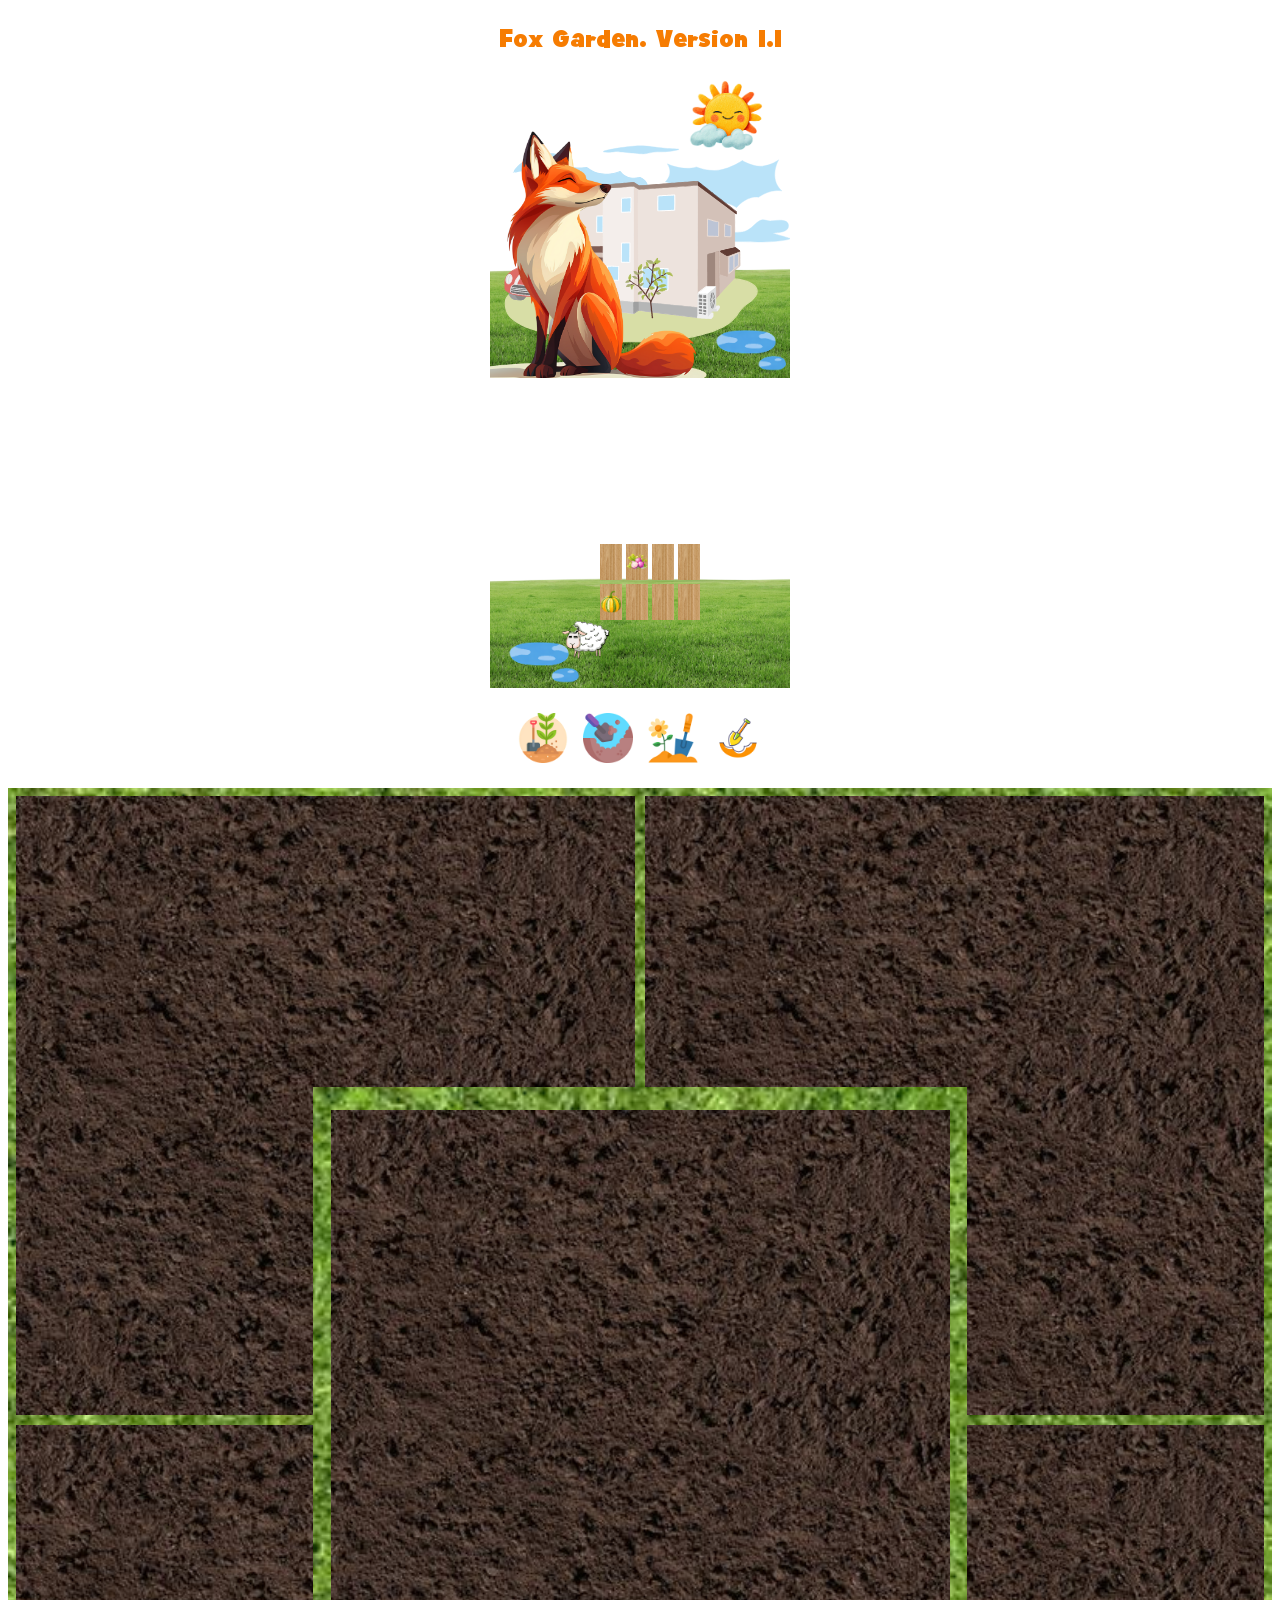
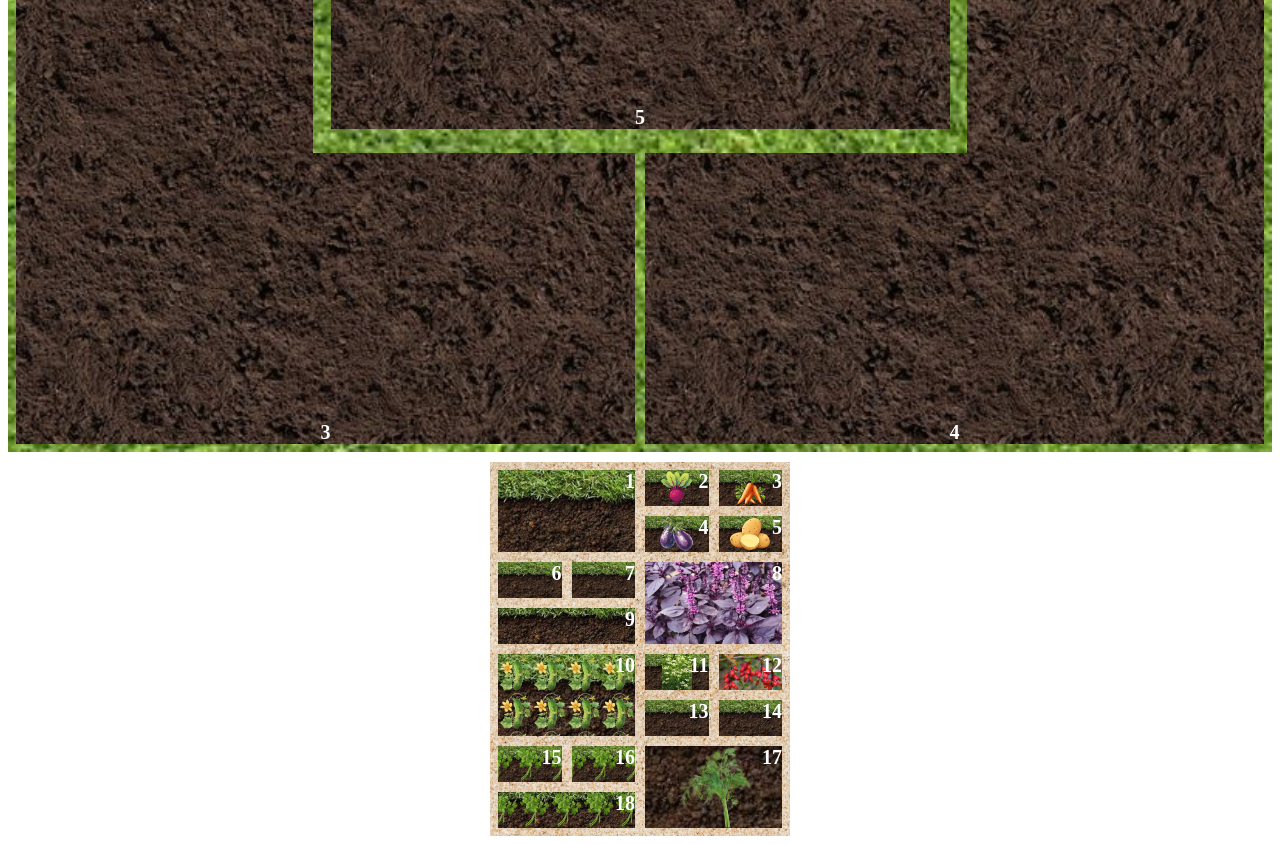
==== commit 3b90c633: "Deploying to gh-pages from @ VadimPinyagin/exercises@8cc06a0933c356444926fbf633afdc2fe2760208 🚀" ====
--- a/index.html
+++ b/index.html
@@ -1 +1 @@
-<!DOCTYPE html><html lang="ru"><head><meta charset="UTF-8"><meta name="viewport" content="width=device-width,initial-scale=1"><title>Лисий огород</title><link rel="stylesheet" href="styles/styles.css"></head><body><main class="main"><section class="garden"><h1 class="garden__title">Fox Garden. Version&nbsp;1.1</h1><div class="garden__home garden__home--rain"></div><div class="garden__barn fox-barn"><ul class="fox-barn__shelf"><li class="fox-barn__shelf-item"></li><li class="fox-barn__shelf-item fox-barn__shelf--onion"></li><li class="fox-barn__shelf-item fox-barn__shelf--zucchini"></li><li class="fox-barn__shelf-item"></li><li class="fox-barn__shelf-item fox-barn__shelf--pumpkin"></li><li class="fox-barn__shelf-item"></li><li class="fox-barn__shelf-item fox-barn__shelf--lamb"></li><li class="fox-barn__shelf-item fox-barn__shelf--cauliflower"></li><li class="fox-barn__shelf-item"></li><li class="fox-barn__shelf-item"></li><li class="fox-barn__shelf-item"></li></ul><div class="garden__stall stall"></div></div><div class="garden__button"><button class="garden__button-add-gardenbed button" type="button"><span class="visually-hidden">Добавить грядку для овощей</span></button> <button class="garden__button-remove-gardenbed button" type="button"><span class="visually-hidden">Убрать грядку для овощей</span></button> <button class="garden__button-add-flowerbed button" type="button"><span class="visually-hidden">Добавить грядку для цветов</span></button> <button class="garden__button-remove-flowerbed button" type="button"><span class="visually-hidden">Убрать грядку для цветов</span></button></div><div class="flower-garden"><div class="flower-garden__flowerbed">1</div><div class="flower-garden__flowerbed">2</div><div class="flower-garden__flowerbed">3</div><div class="flower-garden__flowerbed">4</div><div class="flower-garden__flowerbed">5</div></div><div class="fox-garden"><div class="fox-garden__bed fox-garden__bed--tomato">1</div><div class="fox-garden__bed fox-garden__bed--beet">2</div><div class="fox-garden__bed fox-garden__bed--carrot">3</div><div class="fox-garden__bed fox-garden__bed--eggplant">4</div><div class="fox-garden__bed fox-garden__bed--potato">5</div><div class="fox-garden__bed fox-garden__bed--cauliflower">6</div><div class="fox-garden__bed">7</div><div class="fox-garden__bed fox-garden__bed--basilik">8</div><div class="fox-garden__bed">9</div><div class="fox-garden__bed fox-garden__bed--cucumber">10</div><div class="fox-garden__bed fox-garden__bed--cumin">11</div><div class="fox-garden__bed fox-garden__bed--barberry">12</div><div class="fox-garden__bed">13</div><div class="fox-garden__bed">14</div><div class="fox-garden__bed fox-garden__bed--cilantro">15</div><div class="fox-garden__bed fox-garden__bed--cilantro">16</div><div class="fox-garden__bed fox-garden__bed--dill">17</div><div class="fox-garden__bed fox-garden__bed--cilantro">18</div></div></section></main><script type="module" src="scripts/index.js"></script></body></html>+<!DOCTYPE html><html lang="ru"><head><meta charset="UTF-8"><meta name="viewport" content="width=device-width,initial-scale=1"><title>Лисий огород</title><link rel="stylesheet" href="styles/styles.css"></head><body><main class="main"><section class="garden"><h1 class="garden__title">Fox Garden. Version&nbsp;1.1</h1><div class="garden__home garden__home--rain"></div><div class="garden__barn fox-barn"><ul class="fox-barn__shelf"><li class="fox-barn__shelf-item"></li><li class="fox-barn__shelf-item fox-barn__shelf--onion"></li><li class="fox-barn__shelf-item fox-barn__shelf--zucchini"></li><li class="fox-barn__shelf-item"></li><li class="fox-barn__shelf-item fox-barn__shelf--pumpkin"></li><li class="fox-barn__shelf-item"></li><li class="fox-barn__shelf-item"></li><li class="fox-barn__shelf-item fox-barn__shelf--cauliflower"></li></ul><div class="garden__stall stall"></div></div><div class="garden__button"><button class="garden__button-add-gardenbed button" type="button"><span class="visually-hidden">Добавить грядку для овощей</span></button> <button class="garden__button-remove-gardenbed button" type="button"><span class="visually-hidden">Убрать грядку для овощей</span></button> <button class="garden__button-add-flowerbed button" type="button"><span class="visually-hidden">Добавить грядку для цветов</span></button> <button class="garden__button-remove-flowerbed button" type="button"><span class="visually-hidden">Убрать грядку для цветов</span></button></div><div class="flower-garden"><div class="flower-garden__flowerbed">1</div><div class="flower-garden__flowerbed">2</div><div class="flower-garden__flowerbed">3</div><div class="flower-garden__flowerbed">4</div><div class="flower-garden__flowerbed">5</div></div><div class="fox-garden"><div class="fox-garden__bed fox-garden__bed--tomato">1</div><div class="fox-garden__bed fox-garden__bed--beet">2</div><div class="fox-garden__bed fox-garden__bed--carrot">3</div><div class="fox-garden__bed fox-garden__bed--eggplant">4</div><div class="fox-garden__bed fox-garden__bed--potato">5</div><div class="fox-garden__bed fox-garden__bed--cauliflower">6</div><div class="fox-garden__bed">7</div><div class="fox-garden__bed fox-garden__bed--basilik">8</div><div class="fox-garden__bed">9</div><div class="fox-garden__bed fox-garden__bed--cucumber">10</div><div class="fox-garden__bed fox-garden__bed--cumin">11</div><div class="fox-garden__bed fox-garden__bed--barberry">12</div><div class="fox-garden__bed">13</div><div class="fox-garden__bed">14</div><div class="fox-garden__bed fox-garden__bed--cilantro">15</div><div class="fox-garden__bed fox-garden__bed--cilantro">16</div><div class="fox-garden__bed fox-garden__bed--dill">17</div><div class="fox-garden__bed fox-garden__bed--cilantro">18</div></div></section></main><script type="module" src="scripts/index.js"></script></body></html>
--- a/styles/styles.css
+++ b/styles/styles.css
@@ -1 +1 @@
-@font-face{font-family:Bounce;src:url(../fonts/Bounce/Bounce.woff)format("woff");font-weight:400;font-style:normal;font-display:swap}@font-face{font-family:Bounce;src:url(../fonts/Bounce/Bounce.woff2)format("woff2");font-weight:400;font-style:normal;font-display:swap}*,:before,:after{box-sizing:border-box}img{max-width:100%;height:auto}button{font-family:inherit}.visually-hidden{position:fixed;transform:scale(0)}.garden{place-items:center;gap:10px;display:grid}.garden__title{text-align:center;color:#f67c01;font-family:Bounce,Arial,sans-serif;font-size:24px;font-weight:400;line-height:20px}.garden__home{aspect-ratio:1;background:url(../images/home.svg) 10px 85px/98% no-repeat;grid-area:2/1;width:300px}.garden__home--rain{background:url(../images/bg/rain.png) -73px -113px/146% no-repeat,url(../images/home.svg) 10px 76px/98% no-repeat,url(../images/bg/lawn.png) bottom/cover no-repeat}.garden__button{grid-row:4;gap:15px;margin-block:15px;display:flex}.garden__button-add-gardenbed{background:url(../images/bg/add-garden-bed.png) 50%/contain no-repeat}.garden__button-remove-gardenbed{background:url(../images/bg/to-dig-up.png) 50%/contain no-repeat}.garden__button-add-flowerbed{background:url(../images/bg/add-flower-bed.png) 50%/contain no-repeat}.garden__button-remove-flowerbed{background:url(../images/bg/remove-flower-bed.png) 50%/contain no-repeat}.garden__barn{grid-row:3}.garden__stall{grid-row:3;align-self:end;margin-bottom:18px}.garden__field--fox-roaming{background:url(../images/fox/fox-roaming.png) 158px 137px/20% no-repeat,url(../images/bg/field.png) 50%/cover no-repeat}.fox-garden{background:#5b9de4 url(../images/water.png) 50%/cover;grid-template-columns:repeat(4,1fr);grid-auto-rows:36px;gap:10px;width:300px;padding:8px;display:grid}.fox-garden__bed{color:#fff;background:#8e9cff url(../images/bg/garden-bed.jpg) 50%/cover no-repeat;justify-content:right;font-size:20px;font-weight:600;display:flex}.fox-garden__bed:nth-child(9n){grid-column:span 2}.fox-garden__bed:nth-child(9n+1),.fox-garden__bed:nth-child(9n+8){grid-area:span 2/span 2}.fox-garden__bed--tomato{background:url(../images/vegetables/tomato.png) 50%/contain no-repeat,url(../images/bg/garden-bed.jpg) 50%/cover no-repeat,#8e9cff}.fox-garden__bed--beet{background:url(../images/vegetables/beet.png) 50%/contain no-repeat,url(../images/bg/garden-bed.jpg) 50%/cover no-repeat,#8e9cff}.fox-garden__bed--carrot{background:url(../images/vegetables/carrot.png) 50%/contain no-repeat,url(../images/bg/garden-bed.jpg) 50%/cover no-repeat,#8e9cff}.fox-garden__bed--eggplant{background:url(../images/vegetables/eggplant.png) 50%/contain no-repeat,url(../images/bg/garden-bed.jpg) 50%/cover no-repeat,#8e9cff}.fox-garden__bed--potato{background:url(../images/vegetables/potato.png) 50%/contain no-repeat,url(../images/bg/garden-bed.jpg) 50%/cover no-repeat,#8e9cff}.fox-garden__bed--cilantro{background:url(../images/vegetables/cilantro.png) 50%/contain,url(../images/bg/garden-bed.jpg) 50%/cover no-repeat,#8e9cff}.fox-garden__bed--dill{background:url(../images/vegetables/dill.png) 50%/contain no-repeat,url(../images/bg/garden-bed.jpg) 0 -60px/216% no-repeat,#8e9cff}.fox-garden__bed--onion{background:url(../images/vegetables/onion.png) 50%/contain no-repeat,url(../images/bg/garden-bed.jpg) 50%/cover no-repeat,#8e9cff}.fox-garden__bed--radish{background:url(../images/vegetables/radish.png) 50%/contain no-repeat,url(../images/bg/garden-bed.jpg) 50%/cover no-repeat,#8e9cff}.fox-garden__bed--pumpkin{background:url(../images/vegetables/pumpkin.png) 50%/contain no-repeat,url(../images/bg/garden-bed.jpg) 50%/cover no-repeat,#8e9cff}.fox-garden__bed--lamb{background:url(../images/bg/garden-bed.jpg) 50%/cover no-repeat,#8e9cff}.fox-garden__bed--cumin{background:url(../images/vegetables/cumin.jpg) 50%/contain no-repeat,url(../images/bg/garden-bed.jpg) 50%/cover no-repeat,#8e9cff}.fox-garden__bed--barberry{background:url(../images/vegetables/barbaris.jpg) 50%/cover no-repeat,url(../images/bg/garden-bed.jpg) 50%/cover no-repeat,#8e9cff}.fox-garden__bed--basilik{background:url(../images/vegetables/basilik.jpg) 50%/cover no-repeat,url(../images/bg/garden-bed.jpg) 50%/cover no-repeat,#8e9cff}.fox-garden__bed--cucumber{background:url(../images/vegetables/cucumber.png) 0 0/25%,url(../images/bg/garden-bed.jpg) 50%/cover no-repeat,#8e9cff}.button{aspect-ratio:1;cursor:pointer;border:none;flex-direction:column;width:50px;transition:transform .3s;display:flex}.button:hover{transform:scale(1.2)}.button:active{transform:scale(1)}.fox-barn{aspect-ratio:1;background:url(../images/bg/barn.png) bottom/cover no-repeat,url(../images/bg/lawn.png) bottom/cover no-repeat,url(../images/bg/rain.png) -73px -113px/146% no-repeat;flex-direction:column;justify-content:flex-end;align-items:center;width:300px;display:flex}.fox-barn__shelf{grid-column:1/2;grid-template-columns:repeat(4,1fr);grid-auto-rows:36px;gap:4px;width:100px;margin:0 0 0 20px;padding:0;list-style:none;display:grid}.fox-barn__shelf-item{background:url(../images/bg/wooden-shelf.png) 50%/cover no-repeat,url(../images/vegetables/onion.png) 50%/contain no-repeat}.fox-barn__shelf--onion{background:url(../images/vegetables/onion.png) 50%/contain no-repeat,url(../images/bg/wooden-shelf.png) 50%/cover no-repeat}.fox-barn__shelf--pumpkin{background:url(../images/vegetables/pumpkin.png) 50%/contain no-repeat,url(../images/bg/wooden-shelf.png) 50%/cover no-repeat}.fox-barn__shelf--zucchini{background:url(../images/vegetables/zucchini.png) 50%/contain no-repeat,url(../images/bg/wooden-shelf.png) 50%/cover no-repeat,#8e9cff}.fox-barn__shelf--lamb{background:url(../images/lamb.png) 1px -1px/80% no-repeat,url(../images/bg/wooden-shelf.png) 50%/cover no-repeat;grid-column:3/5}.fox-barn__shelf--cauliflower{background:url(../images/vegetables/cauliflower.png) 50%/contain no-repeat,url(../images/bg/wooden-shelf.png) 50%/cover no-repeat,#8e9cff}.stall{background:url(../images/bg/stall.png) 10px 7px/60% no-repeat;width:100px;height:50px}.flower-garden{--size:100%;--gap:10px;--odd:1/3;--even:3/5;--every-fifth:calc(sibling-index()/5);width:var(--size);gap:var(--gap);background:#42ba0e url(../images/bg/grass.jpg) 50%/cover;grid-template-columns:repeat(auto-fit,minmax(22%,1fr));padding:8px;display:grid;position:relative}.flower-garden__flowerbed{aspect-ratio:1;color:#fff;background:#8e9cff url(../images/bg/ground.jpg) 50%/cover no-repeat;grid-area:span 2/span 2;justify-content:center;align-items:end;font-size:20px;font-weight:600;display:flex}.flower-garden__flowerbed:nth-child(5n+1){grid-column:var(--odd);-webkit-mask-image:conic-gradient(from 90deg at 48% 47%,#0000 90deg,#000 90deg);mask-image:conic-gradient(from 90deg at 48% 47%,#0000 90deg,#000 90deg)}.flower-garden__flowerbed:nth-child(5n+2){grid-column:var(--even);-webkit-mask-image:conic-gradient(from 180deg at 52% 47%,#0000 90deg,#000 90deg);mask-image:conic-gradient(from 180deg at 52% 47%,#0000 90deg,#000 90deg)}.flower-garden__flowerbed:nth-child(5n+3){grid-column:var(--odd);-webkit-mask-image:conic-gradient(at 48% 53%,#0000 90deg,#000 90deg);mask-image:conic-gradient(at 48% 53%,#0000 90deg,#000 90deg)}.flower-garden__flowerbed:nth-child(5n+4){grid-column:var(--even);-webkit-mask-image:conic-gradient(from 270deg at 52% 53%,#0000 90deg,#000 90deg);mask-image:conic-gradient(from 270deg at 52% 53%,#0000 90deg,#000 90deg)}.flower-garden__flowerbed:nth-child(5n+5){transform:translateY(calc((var(--every-fifth) - 1)*(var(--size)*2 + var(--gap)*2)));grid-area:2/4/4/2;position:absolute;inset:0}+@font-face{font-family:Bounce;src:url(../fonts/Bounce/Bounce.woff)format("woff");font-weight:400;font-style:normal;font-display:swap}@font-face{font-family:Bounce;src:url(../fonts/Bounce/Bounce.woff2)format("woff2");font-weight:400;font-style:normal;font-display:swap}*,:before,:after{box-sizing:border-box}img{max-width:100%;height:auto}button{font-family:inherit}.visually-hidden{position:fixed;transform:scale(0)}.garden{place-items:center;gap:10px;display:grid}.garden__title{text-align:center;color:#f67c01;font-family:Bounce,Arial,sans-serif;font-size:24px;font-weight:400;line-height:20px}.garden__home{aspect-ratio:1;background:url(../images/fox/fox-squinting.png) -59px 44px/95% no-repeat,url(../images/home.svg) 10px 54px/98% no-repeat,url(../images/bg/puddle.png) 220px 247px/27% no-repeat,url(../images/bg/lawn.png) bottom/cover no-repeat,url(../images/bg/sun.png) 197px 0/26% no-repeat;grid-area:2/1;width:300px}.garden__home--sun{background:url(../images/bg/sun.png) -73px -113px/146% no-repeat,url(../images/home.svg) 10px 76px/98% no-repeat,url(../images/bg/lawn.png) bottom/cover no-repeat}.garden__button{grid-row:4;gap:15px;margin-block:15px;display:flex}.garden__button-add-gardenbed{background:url(../images/bg/add-garden-bed.png) 50%/contain no-repeat}.garden__button-remove-gardenbed{background:url(../images/bg/to-dig-up.png) 50%/contain no-repeat}.garden__button-add-flowerbed{background:url(../images/bg/add-flower-bed.png) 50%/contain no-repeat}.garden__button-remove-flowerbed{background:url(../images/bg/remove-flower-bed.png) 50%/contain no-repeat}.garden__barn{grid-row:3}.garden__stall{grid-row:3;align-self:end;margin-bottom:18px}.garden__field--fox-roaming{background:url(../images/fox/fox-roaming.png) 158px 137px/20% no-repeat,url(../images/bg/field.png) 50%/cover no-repeat}.fox-garden{background:#f7f302 url(../images/bg/kostki-brukowe.jpg) 50%/cover;grid-template-columns:repeat(4,1fr);grid-auto-rows:36px;gap:10px;width:300px;padding:8px;display:grid}.fox-garden__bed{color:#fff;background:#8e9cff url(../images/bg/garden-bed.jpg) 50%/cover no-repeat;justify-content:right;font-size:20px;font-weight:600;display:flex}.fox-garden__bed:nth-child(9n){grid-column:span 2}.fox-garden__bed:nth-child(9n+1),.fox-garden__bed:nth-child(9n+8){grid-area:span 2/span 2}.fox-garden__bed--tomato{background:url(../images/vegetables/tomato.png) 50%/contain no-repeat,url(../images/bg/garden-bed.jpg) 50%/cover no-repeat,#8e9cff}.fox-garden__bed--beet{background:url(../images/vegetables/beet.png) 50%/contain no-repeat,url(../images/bg/garden-bed.jpg) 50%/cover no-repeat,#8e9cff}.fox-garden__bed--carrot{background:url(../images/vegetables/carrot.png) 50%/contain no-repeat,url(../images/bg/garden-bed.jpg) 50%/cover no-repeat,#8e9cff}.fox-garden__bed--eggplant{background:url(../images/vegetables/eggplant.png) 50%/contain no-repeat,url(../images/bg/garden-bed.jpg) 50%/cover no-repeat,#8e9cff}.fox-garden__bed--potato{background:url(../images/vegetables/potato.png) 50%/contain no-repeat,url(../images/bg/garden-bed.jpg) 50%/cover no-repeat,#8e9cff}.fox-garden__bed--cilantro{background:url(../images/vegetables/cilantro.png) 50%/contain,url(../images/bg/garden-bed.jpg) 50%/cover no-repeat,#8e9cff}.fox-garden__bed--dill{background:url(../images/vegetables/dill.png) 50%/contain no-repeat,url(../images/bg/garden-bed.jpg) 0 -60px/216% no-repeat,#8e9cff}.fox-garden__bed--onion{background:url(../images/vegetables/onion.png) 50%/contain no-repeat,url(../images/bg/garden-bed.jpg) 50%/cover no-repeat,#8e9cff}.fox-garden__bed--radish{background:url(../images/vegetables/radish.png) 50%/contain no-repeat,url(../images/bg/garden-bed.jpg) 50%/cover no-repeat,#8e9cff}.fox-garden__bed--pumpkin{background:url(../images/vegetables/pumpkin.png) 50%/contain no-repeat,url(../images/bg/garden-bed.jpg) 50%/cover no-repeat,#8e9cff}.fox-garden__bed--lamb{background:url(../images/bg/garden-bed.jpg) 50%/cover no-repeat,#8e9cff}.fox-garden__bed--cumin{background:url(../images/vegetables/cumin.jpg) 50%/contain no-repeat,url(../images/bg/garden-bed.jpg) 50%/cover no-repeat,#8e9cff}.fox-garden__bed--barberry{background:url(../images/vegetables/barbaris.jpg) 50%/cover no-repeat,url(../images/bg/garden-bed.jpg) 50%/cover no-repeat,#8e9cff}.fox-garden__bed--basilik{background:url(../images/vegetables/basilik.jpg) 50%/cover no-repeat,url(../images/bg/garden-bed.jpg) 50%/cover no-repeat,#8e9cff}.fox-garden__bed--cucumber{background:url(../images/vegetables/cucumber.png) 0 0/25%,url(../images/bg/garden-bed.jpg) 50%/cover no-repeat,#8e9cff}.button{aspect-ratio:1;cursor:pointer;border:none;flex-direction:column;width:50px;transition:transform .3s;display:flex}.button:hover{transform:scale(1.2)}.button:active{transform:scale(1)}.fox-barn{aspect-ratio:1;background:url(../images/lamb.png) 70px 226px/17% no-repeat,url(../images/bg/barn.png) bottom/cover no-repeat,url(../images/bg/puddle.png) 13px 249px/27% no-repeat,url(../images/bg/lawn.png) bottom/cover no-repeat;flex-direction:column;justify-content:flex-end;align-items:center;width:300px;display:flex}.fox-barn__shelf{grid-column:1/2;grid-template-columns:repeat(4,1fr);grid-auto-rows:36px;gap:4px;width:100px;margin:0 0 0 20px;padding:0;list-style:none;display:grid}.fox-barn__shelf-item{background:url(../images/bg/wooden-shelf.png) 50%/cover no-repeat,url(../images/vegetables/onion.png) 50%/contain no-repeat}.fox-barn__shelf--onion{background:url(../images/vegetables/onion.png) 50%/contain no-repeat,url(../images/bg/wooden-shelf.png) 50%/cover no-repeat}.fox-barn__shelf--pumpkin{background:url(../images/vegetables/pumpkin.png) 50%/contain no-repeat,url(../images/bg/wooden-shelf.png) 50%/cover no-repeat}.fox-barn__shelf--zucchini{background:url(../images/vegetables/zucchini.png) 50%/contain no-repeat,url(../images/bg/wooden-shelf.png) 50%/cover no-repeat,#8e9cff}.fox-barn__shelf--cauliflower{background:url(../images/vegetables/cauliflower.png) 50%/contain no-repeat,url(../images/bg/wooden-shelf.png) 50%/cover no-repeat,#8e9cff}.stall{background:url(../images/bg/stall.png) 10px 7px/60% no-repeat;width:100px;height:50px}.flower-garden{--size:100%;--gap:10px;--odd:1/3;--even:3/5;--every-fifth:calc(sibling-index()/5);width:var(--size);gap:var(--gap);background:#42ba0e url(../images/bg/grass.jpg) 50%/cover;grid-template-columns:repeat(auto-fit,minmax(22%,1fr));padding:8px;display:grid;position:relative}.flower-garden__flowerbed{aspect-ratio:1;color:#fff;background:#8e9cff url(../images/bg/ground.jpg) 50%/cover no-repeat;grid-area:span 2/span 2;justify-content:center;align-items:end;font-size:20px;font-weight:600;display:flex}.flower-garden__flowerbed:nth-child(5n+1){grid-column:var(--odd);-webkit-mask-image:conic-gradient(from 90deg at 48% 47%,#0000 90deg,#000 90deg);mask-image:conic-gradient(from 90deg at 48% 47%,#0000 90deg,#000 90deg)}.flower-garden__flowerbed:nth-child(5n+2){grid-column:var(--even);-webkit-mask-image:conic-gradient(from 180deg at 52% 47%,#0000 90deg,#000 90deg);mask-image:conic-gradient(from 180deg at 52% 47%,#0000 90deg,#000 90deg)}.flower-garden__flowerbed:nth-child(5n+3){grid-column:var(--odd);-webkit-mask-image:conic-gradient(at 48% 53%,#0000 90deg,#000 90deg);mask-image:conic-gradient(at 48% 53%,#0000 90deg,#000 90deg)}.flower-garden__flowerbed:nth-child(5n+4){grid-column:var(--even);-webkit-mask-image:conic-gradient(from 270deg at 52% 53%,#0000 90deg,#000 90deg);mask-image:conic-gradient(from 270deg at 52% 53%,#0000 90deg,#000 90deg)}.flower-garden__flowerbed:nth-child(5n){transform:translateY(calc((var(--every-fifth) - 1)*(var(--size)*2 + var(--gap)*2)));grid-area:2/4/4/2;position:absolute;inset:0}
